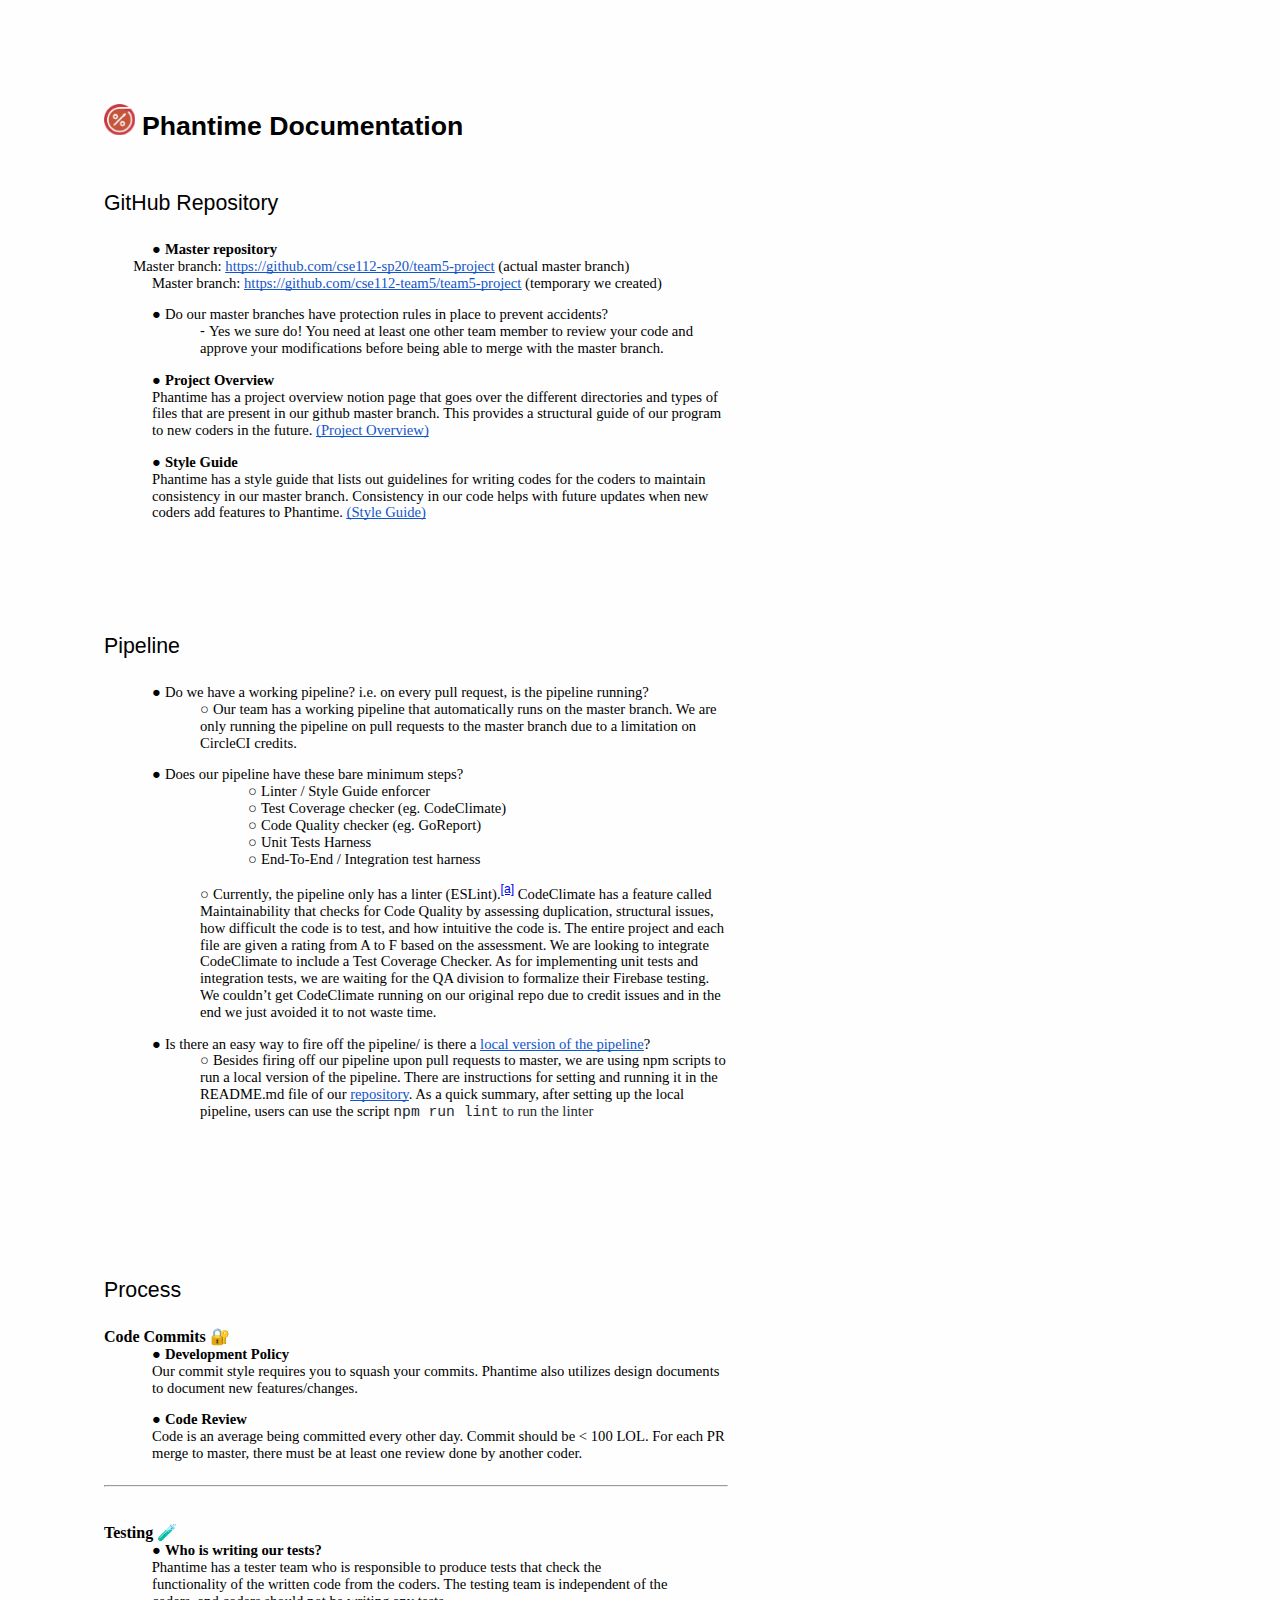
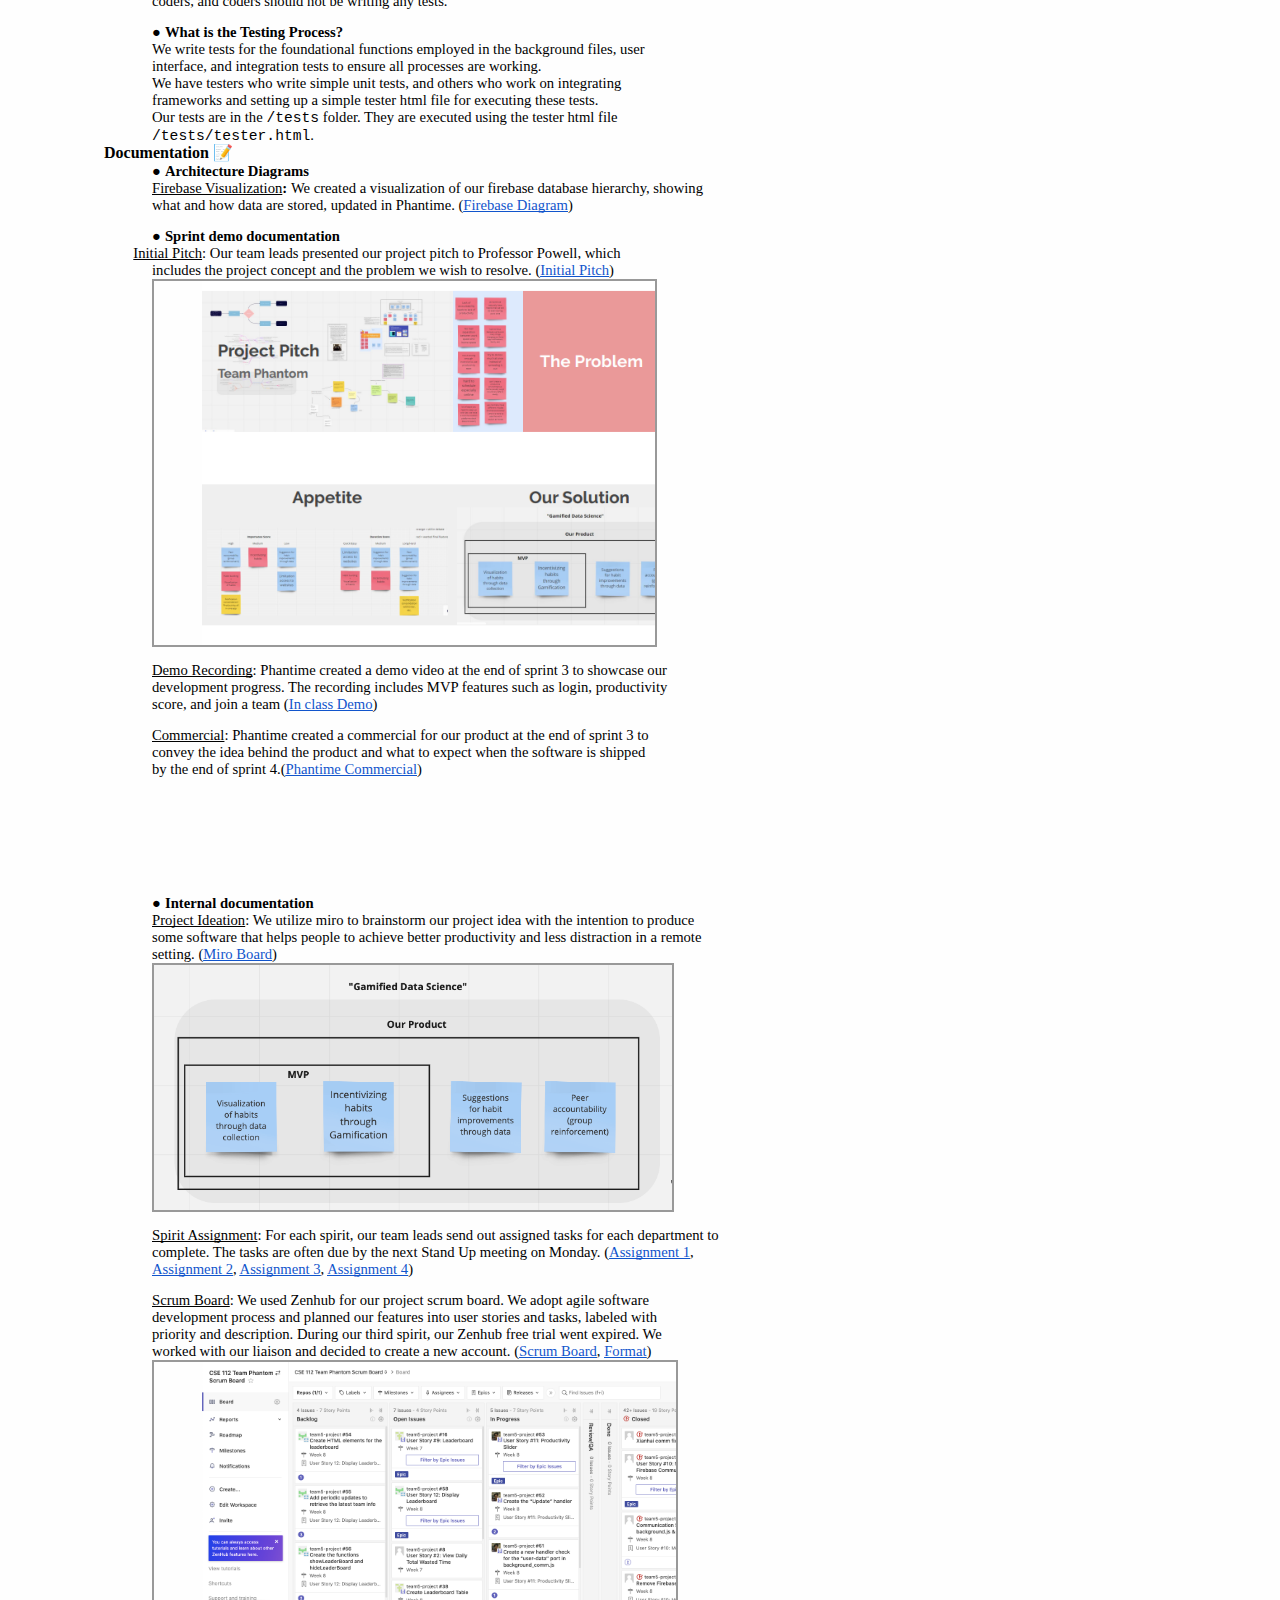
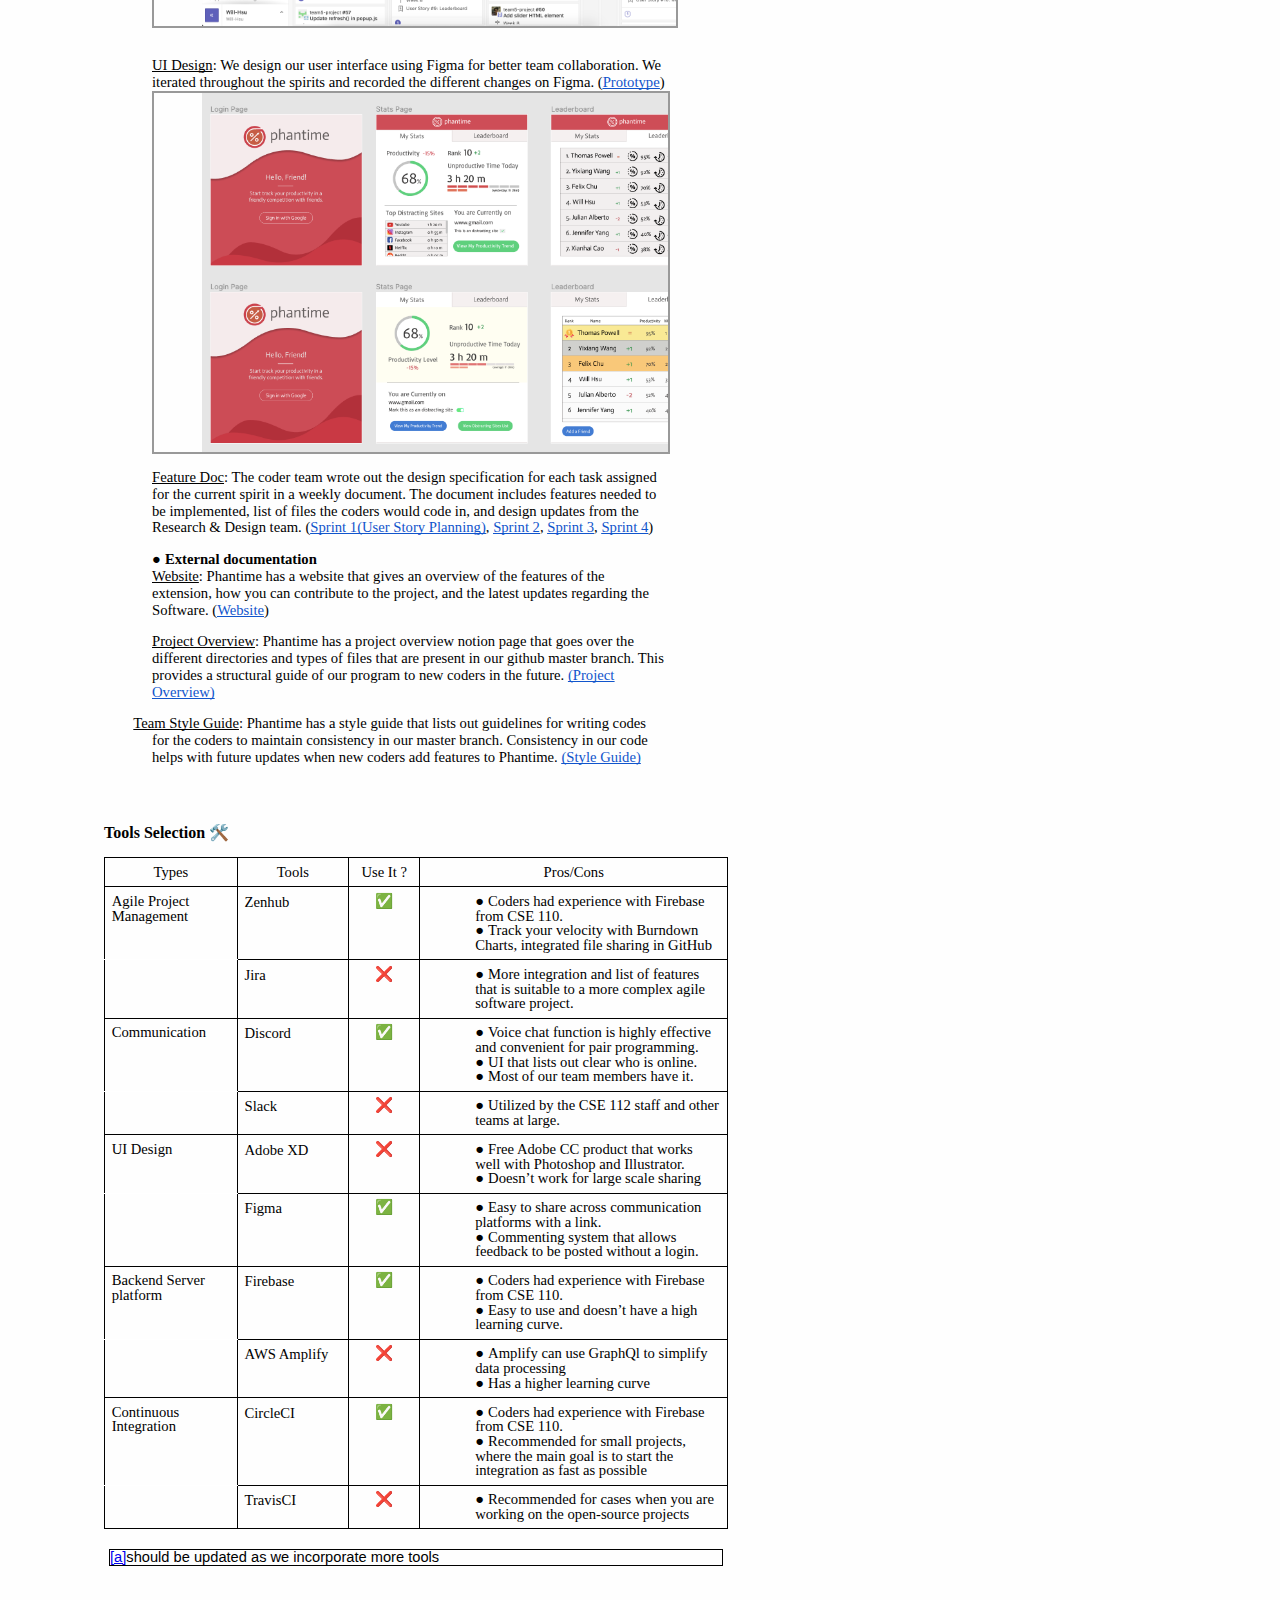
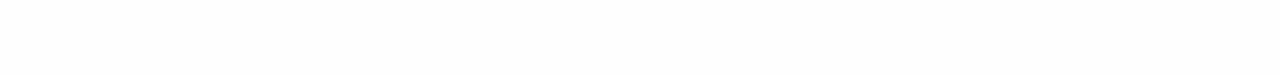
==== PhantimeDocumentation.html @ 7d22ff69 "added documentation things" ====
<html><head><meta content="text/html; charset=UTF-8" http-equiv="content-type"><style type="text/css">@import url('https://themes.googleusercontent.com/fonts/css?kit=ZWjJg3Z-BmxuodZeCNuZK1XXWJorhxyFDZ_kYLKF3KU');ul.lst-kix_hbpslpgf8lnf-2{list-style-type:none}.lst-kix_h68kacea660a-2>li:before{content:"\0025a0  "}ul.lst-kix_hbpslpgf8lnf-1{list-style-type:none}ul.lst-kix_hbpslpgf8lnf-4{list-style-type:none}ul.lst-kix_hbpslpgf8lnf-3{list-style-type:none}ul.lst-kix_fpaa95h2bluc-0{list-style-type:none}ul.lst-kix_hbpslpgf8lnf-0{list-style-type:none}.lst-kix_h68kacea660a-3>li:before{content:"\0025cf  "}.lst-kix_h68kacea660a-6>li:before{content:"\0025cf  "}ul.lst-kix_fpaa95h2bluc-4{list-style-type:none}ul.lst-kix_fpaa95h2bluc-3{list-style-type:none}ul.lst-kix_fpaa95h2bluc-2{list-style-type:none}ul.lst-kix_fpaa95h2bluc-1{list-style-type:none}.lst-kix_h68kacea660a-4>li:before{content:"\0025cb  "}ul.lst-kix_fpaa95h2bluc-8{list-style-type:none}ul.lst-kix_fpaa95h2bluc-7{list-style-type:none}.lst-kix_h68kacea660a-5>li:before{content:"\0025a0  "}ul.lst-kix_fpaa95h2bluc-6{list-style-type:none}ul.lst-kix_fpaa95h2bluc-5{list-style-type:none}.lst-kix_h68kacea660a-7>li:before{content:"\0025cb  "}ul.lst-kix_qgjnzr5fjdt7-5{list-style-type:none}ul.lst-kix_qgjnzr5fjdt7-6{list-style-type:none}ul.lst-kix_qgjnzr5fjdt7-7{list-style-type:none}ul.lst-kix_qgjnzr5fjdt7-8{list-style-type:none}ul.lst-kix_hbpslpgf8lnf-6{list-style-type:none}.lst-kix_h68kacea660a-8>li:before{content:"\0025a0  "}ul.lst-kix_qgjnzr5fjdt7-1{list-style-type:none}ul.lst-kix_hbpslpgf8lnf-5{list-style-type:none}ul.lst-kix_qgjnzr5fjdt7-2{list-style-type:none}ul.lst-kix_hbpslpgf8lnf-8{list-style-type:none}ul.lst-kix_qgjnzr5fjdt7-3{list-style-type:none}ul.lst-kix_hbpslpgf8lnf-7{list-style-type:none}ul.lst-kix_qgjnzr5fjdt7-4{list-style-type:none}.lst-kix_pln02xzh0mdd-6>li:before{content:"\0025cf  "}.lst-kix_pln02xzh0mdd-7>li:before{content:"\0025cb  "}.lst-kix_pln02xzh0mdd-5>li:before{content:"\0025a0  "}.lst-kix_69nyc780hids-6>li:before{content:"\0025cf  "}.lst-kix_pln02xzh0mdd-8>li:before{content:"\0025a0  "}ul.lst-kix_pln02xzh0mdd-1{list-style-type:none}ul.lst-kix_pln02xzh0mdd-0{list-style-type:none}.lst-kix_m8g4wu2ld6qm-2>li:before{content:"\0025a0  "}ul.lst-kix_pln02xzh0mdd-3{list-style-type:none}.lst-kix_69nyc780hids-7>li:before{content:"\0025cb  "}.lst-kix_69nyc780hids-8>li:before{content:"\0025a0  "}ul.lst-kix_pln02xzh0mdd-2{list-style-type:none}ul.lst-kix_pln02xzh0mdd-5{list-style-type:none}ul.lst-kix_pln02xzh0mdd-4{list-style-type:none}.lst-kix_m8g4wu2ld6qm-1>li:before{content:"\0025cb  "}ul.lst-kix_pln02xzh0mdd-7{list-style-type:none}ul.lst-kix_pln02xzh0mdd-6{list-style-type:none}ul.lst-kix_pln02xzh0mdd-8{list-style-type:none}.lst-kix_m8g4wu2ld6qm-0>li:before{content:"\0025cf  "}ul.lst-kix_xidx8tzc4q2e-3{list-style-type:none}ul.lst-kix_xidx8tzc4q2e-4{list-style-type:none}ul.lst-kix_xidx8tzc4q2e-5{list-style-type:none}ul.lst-kix_xidx8tzc4q2e-6{list-style-type:none}.lst-kix_h68kacea660a-0>li:before{content:"\0025cf  "}ul.lst-kix_xidx8tzc4q2e-0{list-style-type:none}ul.lst-kix_xidx8tzc4q2e-1{list-style-type:none}.lst-kix_h68kacea660a-1>li:before{content:"\0025cb  "}ul.lst-kix_xidx8tzc4q2e-2{list-style-type:none}ul.lst-kix_m1ekqxwy71y7-8{list-style-type:none}.lst-kix_hbpslpgf8lnf-0>li:before{content:"\0025cf  "}ul.lst-kix_m1ekqxwy71y7-6{list-style-type:none}ul.lst-kix_m1ekqxwy71y7-7{list-style-type:none}.lst-kix_m8g4wu2ld6qm-8>li:before{content:"\0025a0  "}.lst-kix_m8g4wu2ld6qm-3>li:before{content:"\0025cf  "}ul.lst-kix_raurt8iu6q5b-6{list-style-type:none}.lst-kix_69nyc780hids-5>li:before{content:"\0025a0  "}.lst-kix_pln02xzh0mdd-1>li:before{content:"\0025cb  "}ul.lst-kix_raurt8iu6q5b-5{list-style-type:none}ul.lst-kix_raurt8iu6q5b-8{list-style-type:none}ul.lst-kix_raurt8iu6q5b-7{list-style-type:none}.lst-kix_m8g4wu2ld6qm-4>li:before{content:"\0025cb  "}ul.lst-kix_m1ekqxwy71y7-0{list-style-type:none}ul.lst-kix_raurt8iu6q5b-2{list-style-type:none}ul.lst-kix_m1ekqxwy71y7-1{list-style-type:none}.lst-kix_69nyc780hids-3>li:before{content:"\0025cf  "}.lst-kix_69nyc780hids-4>li:before{content:"\0025cb  "}.lst-kix_pln02xzh0mdd-2>li:before{content:"\0025a0  "}.lst-kix_pln02xzh0mdd-3>li:before{content:"\0025cf  "}ul.lst-kix_raurt8iu6q5b-1{list-style-type:none}ul.lst-kix_raurt8iu6q5b-4{list-style-type:none}.lst-kix_m8g4wu2ld6qm-7>li:before{content:"\0025cb  "}ul.lst-kix_raurt8iu6q5b-3{list-style-type:none}.lst-kix_m8g4wu2ld6qm-5>li:before{content:"\0025a0  "}ul.lst-kix_m1ekqxwy71y7-4{list-style-type:none}ul.lst-kix_m1ekqxwy71y7-5{list-style-type:none}.lst-kix_69nyc780hids-2>li:before{content:"\0025a0  "}.lst-kix_pln02xzh0mdd-4>li:before{content:"\0025cb  "}ul.lst-kix_m1ekqxwy71y7-2{list-style-type:none}ul.lst-kix_raurt8iu6q5b-0{list-style-type:none}ul.lst-kix_m1ekqxwy71y7-3{list-style-type:none}.lst-kix_m8g4wu2ld6qm-6>li:before{content:"\0025cf  "}.lst-kix_69nyc780hids-0>li:before{content:"\0025cf  "}ul.lst-kix_qgjnzr5fjdt7-0{list-style-type:none}.lst-kix_eangwecbwjig-3>li:before{content:"\0025cf  "}.lst-kix_eangwecbwjig-5>li:before{content:"\0025a0  "}.lst-kix_69nyc780hids-1>li:before{content:"\0025cb  "}.lst-kix_eangwecbwjig-2>li:before{content:"\0025a0  "}.lst-kix_eangwecbwjig-6>li:before{content:"\0025cf  "}ul.lst-kix_69nyc780hids-8{list-style-type:none}ul.lst-kix_69nyc780hids-7{list-style-type:none}.lst-kix_pln02xzh0mdd-0>li:before{content:"\0025cf  "}.lst-kix_eangwecbwjig-4>li:before{content:"\0025cb  "}ul.lst-kix_69nyc780hids-0{list-style-type:none}ul.lst-kix_69nyc780hids-2{list-style-type:none}ul.lst-kix_69nyc780hids-1{list-style-type:none}ul.lst-kix_69nyc780hids-4{list-style-type:none}ul.lst-kix_69nyc780hids-3{list-style-type:none}ul.lst-kix_69nyc780hids-6{list-style-type:none}ul.lst-kix_69nyc780hids-5{list-style-type:none}.lst-kix_eangwecbwjig-7>li:before{content:"\0025cb  "}.lst-kix_ixa5yy28fqc7-7>li:before{content:"\0025cb  "}.lst-kix_eangwecbwjig-8>li:before{content:"\0025a0  "}ul.lst-kix_ixa5yy28fqc7-0{list-style-type:none}.lst-kix_ixa5yy28fqc7-6>li:before{content:"\0025cf  "}ul.lst-kix_ixa5yy28fqc7-7{list-style-type:none}ul.lst-kix_x3of4p6af3ty-0{list-style-type:none}.lst-kix_raurt8iu6q5b-7>li:before{content:"\0025cb  "}ul.lst-kix_ixa5yy28fqc7-8{list-style-type:none}ul.lst-kix_x3of4p6af3ty-1{list-style-type:none}.lst-kix_ixa5yy28fqc7-2>li:before{content:"\0025a0  "}.lst-kix_ixa5yy28fqc7-4>li:before{content:"\0025cb  "}ul.lst-kix_ixa5yy28fqc7-5{list-style-type:none}ul.lst-kix_ixa5yy28fqc7-6{list-style-type:none}ul.lst-kix_ixa5yy28fqc7-3{list-style-type:none}ul.lst-kix_x3of4p6af3ty-4{list-style-type:none}ul.lst-kix_ixa5yy28fqc7-4{list-style-type:none}ul.lst-kix_x3of4p6af3ty-5{list-style-type:none}ul.lst-kix_ixa5yy28fqc7-1{list-style-type:none}ul.lst-kix_x3of4p6af3ty-2{list-style-type:none}ul.lst-kix_ixa5yy28fqc7-2{list-style-type:none}ul.lst-kix_x3of4p6af3ty-3{list-style-type:none}ul.lst-kix_x3of4p6af3ty-8{list-style-type:none}.lst-kix_raurt8iu6q5b-3>li:before{content:"\0025cf  "}.lst-kix_ixa5yy28fqc7-0>li:before{content:"\0025cf  "}ul.lst-kix_x3of4p6af3ty-6{list-style-type:none}ul.lst-kix_x3of4p6af3ty-7{list-style-type:none}.lst-kix_raurt8iu6q5b-1>li:before{content:"\0025cb  "}.lst-kix_raurt8iu6q5b-5>li:before{content:"\0025a0  "}ul.lst-kix_i3a0co5yklxj-4{list-style-type:none}ul.lst-kix_i3a0co5yklxj-3{list-style-type:none}.lst-kix_m1ekqxwy71y7-5>li:before{content:"\0025a0  "}ul.lst-kix_i3a0co5yklxj-2{list-style-type:none}ul.lst-kix_i3a0co5yklxj-1{list-style-type:none}.lst-kix_eangwecbwjig-1>li:before{content:"\0025cb  "}ul.lst-kix_i3a0co5yklxj-0{list-style-type:none}.lst-kix_m1ekqxwy71y7-7>li:before{content:"\0025cb  "}ul.lst-kix_i3a0co5yklxj-8{list-style-type:none}ul.lst-kix_i3a0co5yklxj-7{list-style-type:none}ul.lst-kix_i3a0co5yklxj-6{list-style-type:none}ul.lst-kix_i3a0co5yklxj-5{list-style-type:none}ul.lst-kix_8y2zxczgg5d2-3{list-style-type:none}ul.lst-kix_8y2zxczgg5d2-2{list-style-type:none}ul.lst-kix_8y2zxczgg5d2-1{list-style-type:none}ul.lst-kix_8y2zxczgg5d2-0{list-style-type:none}.lst-kix_hbpslpgf8lnf-2>li:before{content:"\0025a0  "}ul.lst-kix_xidx8tzc4q2e-7{list-style-type:none}ul.lst-kix_xidx8tzc4q2e-8{list-style-type:none}.lst-kix_8y2zxczgg5d2-2>li:before{content:"\0025a0  "}.lst-kix_8y2zxczgg5d2-6>li:before{content:"\0025cf  "}.lst-kix_fpaa95h2bluc-2>li:before{content:"\0025a0  "}.lst-kix_x3of4p6af3ty-5>li:before{content:"\0025a0  "}.lst-kix_hbpslpgf8lnf-4>li:before{content:"\0025cb  "}.lst-kix_8y2zxczgg5d2-0>li:before{content:"\0025cf  "}.lst-kix_8y2zxczgg5d2-8>li:before{content:"\0025a0  "}.lst-kix_fpaa95h2bluc-0>li:before{content:"\0025cf  "}.lst-kix_x3of4p6af3ty-7>li:before{content:"\0025cb  "}.lst-kix_fpaa95h2bluc-8>li:before{content:"\0025a0  "}.lst-kix_hbpslpgf8lnf-6>li:before{content:"\0025cf  "}.lst-kix_hbpslpgf8lnf-8>li:before{content:"\0025a0  "}.lst-kix_i3a0co5yklxj-5>li:before{content:"\0025a0  "}.lst-kix_i3a0co5yklxj-7>li:before{content:"\0025cb  "}.lst-kix_8y2zxczgg5d2-4>li:before{content:"\0025cb  "}ul.lst-kix_zhjqmxt8r77y-8{list-style-type:none}ul.lst-kix_zhjqmxt8r77y-7{list-style-type:none}ul.lst-kix_zhjqmxt8r77y-6{list-style-type:none}.lst-kix_4ts8ddktbzzw-3>li:before{content:"-  "}.lst-kix_m1ekqxwy71y7-3>li:before{content:"\0025cf  "}.lst-kix_4ts8ddktbzzw-1>li:before{content:"-  "}.lst-kix_m1ekqxwy71y7-1>li:before{content:"\0025cb  "}.lst-kix_i3a0co5yklxj-3>li:before{content:"\0025cf  "}.lst-kix_fpaa95h2bluc-6>li:before{content:"\0025cf  "}ul.lst-kix_zhjqmxt8r77y-5{list-style-type:none}ul.lst-kix_zhjqmxt8r77y-4{list-style-type:none}ul.lst-kix_zhjqmxt8r77y-3{list-style-type:none}.lst-kix_i3a0co5yklxj-1>li:before{content:"\0025cb  "}ul.lst-kix_zhjqmxt8r77y-2{list-style-type:none}ul.lst-kix_zhjqmxt8r77y-1{list-style-type:none}ul.lst-kix_zhjqmxt8r77y-0{list-style-type:none}.lst-kix_fpaa95h2bluc-4>li:before{content:"\0025cb  "}.lst-kix_zhjqmxt8r77y-2>li:before{content:"\0025a0  "}.lst-kix_qgjnzr5fjdt7-3>li:before{content:"\0025cf  "}.lst-kix_xidx8tzc4q2e-1>li:before{content:"\0025cb  "}.lst-kix_xidx8tzc4q2e-2>li:before{content:"\0025a0  "}.lst-kix_qgjnzr5fjdt7-2>li:before{content:"\0025a0  "}.lst-kix_qgjnzr5fjdt7-4>li:before{content:"\0025cb  "}.lst-kix_zhjqmxt8r77y-1>li:before{content:"\0025cb  "}.lst-kix_zhjqmxt8r77y-5>li:before{content:"\0025a0  "}.lst-kix_zhjqmxt8r77y-6>li:before{content:"\0025cf  "}.lst-kix_qgjnzr5fjdt7-7>li:before{content:"\0025cb  "}.lst-kix_xidx8tzc4q2e-6>li:before{content:"\0025cf  "}.lst-kix_qgjnzr5fjdt7-6>li:before{content:"\0025cf  "}.lst-kix_zhjqmxt8r77y-0>li:before{content:"\0025cf  "}.lst-kix_zhjqmxt8r77y-8>li:before{content:"\0025a0  "}.lst-kix_xidx8tzc4q2e-0>li:before{content:"\0025cf  "}.lst-kix_qgjnzr5fjdt7-5>li:before{content:"\0025a0  "}.lst-kix_xidx8tzc4q2e-7>li:before{content:"\0025cb  "}.lst-kix_xidx8tzc4q2e-8>li:before{content:"\0025a0  "}.lst-kix_zhjqmxt8r77y-7>li:before{content:"\0025cb  "}.lst-kix_4ts8ddktbzzw-6>li:before{content:"-  "}.lst-kix_4ts8ddktbzzw-7>li:before{content:"-  "}.lst-kix_4ts8ddktbzzw-4>li:before{content:"-  "}.lst-kix_4ts8ddktbzzw-8>li:before{content:"-  "}.lst-kix_xidx8tzc4q2e-5>li:before{content:"\0025a0  "}.lst-kix_qgjnzr5fjdt7-0>li:before{content:"\0025cf  "}.lst-kix_qgjnzr5fjdt7-1>li:before{content:"\0025cb  "}.lst-kix_4ts8ddktbzzw-5>li:before{content:"-  "}.lst-kix_auah7h6dh6wy-5>li:before{content:"\0025a0  "}.lst-kix_xidx8tzc4q2e-3>li:before{content:"\0025cf  "}.lst-kix_xidx8tzc4q2e-4>li:before{content:"\0025cb  "}.lst-kix_auah7h6dh6wy-3>li:before{content:"\0025cf  "}.lst-kix_auah7h6dh6wy-4>li:before{content:"\0025cb  "}.lst-kix_auah7h6dh6wy-2>li:before{content:"\0025a0  "}.lst-kix_auah7h6dh6wy-0>li:before{content:"\0025cf  "}.lst-kix_auah7h6dh6wy-1>li:before{content:"\0025cb  "}.lst-kix_qgjnzr5fjdt7-8>li:before{content:"\0025a0  "}.lst-kix_x3of4p6af3ty-4>li:before{content:"\0025cb  "}.lst-kix_x3of4p6af3ty-3>li:before{content:"\0025cf  "}.lst-kix_x3of4p6af3ty-0>li:before{content:"\0025cf  "}.lst-kix_x3of4p6af3ty-2>li:before{content:"\0025a0  "}.lst-kix_x3of4p6af3ty-1>li:before{content:"\0025cb  "}ul.lst-kix_8y2zxczgg5d2-7{list-style-type:none}ul.lst-kix_8y2zxczgg5d2-6{list-style-type:none}ul.lst-kix_8y2zxczgg5d2-5{list-style-type:none}ul.lst-kix_8y2zxczgg5d2-4{list-style-type:none}ul.lst-kix_8y2zxczgg5d2-8{list-style-type:none}ul.lst-kix_m8g4wu2ld6qm-8{list-style-type:none}ul.lst-kix_m8g4wu2ld6qm-7{list-style-type:none}ul.lst-kix_m8g4wu2ld6qm-6{list-style-type:none}ul.lst-kix_m8g4wu2ld6qm-5{list-style-type:none}ul.lst-kix_m8g4wu2ld6qm-4{list-style-type:none}ul.lst-kix_m8g4wu2ld6qm-3{list-style-type:none}ul.lst-kix_auah7h6dh6wy-6{list-style-type:none}ul.lst-kix_auah7h6dh6wy-5{list-style-type:none}ul.lst-kix_auah7h6dh6wy-4{list-style-type:none}ul.lst-kix_auah7h6dh6wy-3{list-style-type:none}ul.lst-kix_auah7h6dh6wy-2{list-style-type:none}ul.lst-kix_auah7h6dh6wy-1{list-style-type:none}.lst-kix_auah7h6dh6wy-6>li:before{content:"\0025cf  "}ul.lst-kix_auah7h6dh6wy-0{list-style-type:none}.lst-kix_auah7h6dh6wy-7>li:before{content:"\0025cb  "}.lst-kix_auah7h6dh6wy-8>li:before{content:"\0025a0  "}.lst-kix_zhjqmxt8r77y-4>li:before{content:"\0025cb  "}ul.lst-kix_auah7h6dh6wy-8{list-style-type:none}.lst-kix_zhjqmxt8r77y-3>li:before{content:"\0025cf  "}ul.lst-kix_auah7h6dh6wy-7{list-style-type:none}.lst-kix_ixa5yy28fqc7-8>li:before{content:"\0025a0  "}.lst-kix_ixa5yy28fqc7-5>li:before{content:"\0025a0  "}.lst-kix_ixa5yy28fqc7-3>li:before{content:"\0025cf  "}.lst-kix_raurt8iu6q5b-6>li:before{content:"\0025cf  "}.lst-kix_raurt8iu6q5b-8>li:before{content:"\0025a0  "}.lst-kix_raurt8iu6q5b-2>li:before{content:"\0025a0  "}.lst-kix_raurt8iu6q5b-4>li:before{content:"\0025cb  "}.lst-kix_ixa5yy28fqc7-1>li:before{content:"\0025cb  "}.lst-kix_m1ekqxwy71y7-6>li:before{content:"\0025cf  "}.lst-kix_eangwecbwjig-0>li:before{content:"\0025cf  "}.lst-kix_m1ekqxwy71y7-8>li:before{content:"\0025a0  "}ul.lst-kix_m8g4wu2ld6qm-2{list-style-type:none}ul.lst-kix_m8g4wu2ld6qm-1{list-style-type:none}ul.lst-kix_eangwecbwjig-1{list-style-type:none}ul.lst-kix_m8g4wu2ld6qm-0{list-style-type:none}ul.lst-kix_eangwecbwjig-0{list-style-type:none}ul.lst-kix_eangwecbwjig-3{list-style-type:none}ul.lst-kix_eangwecbwjig-2{list-style-type:none}ul.lst-kix_eangwecbwjig-5{list-style-type:none}ul.lst-kix_eangwecbwjig-4{list-style-type:none}ul.lst-kix_eangwecbwjig-7{list-style-type:none}ul.lst-kix_eangwecbwjig-6{list-style-type:none}.lst-kix_raurt8iu6q5b-0>li:before{content:"\0025cf  "}ul.lst-kix_eangwecbwjig-8{list-style-type:none}.lst-kix_hbpslpgf8lnf-3>li:before{content:"\0025cf  "}.lst-kix_hbpslpgf8lnf-1>li:before{content:"\0025cb  "}ul.lst-kix_4ts8ddktbzzw-6{list-style-type:none}.lst-kix_8y2zxczgg5d2-5>li:before{content:"\0025a0  "}.lst-kix_fpaa95h2bluc-1>li:before{content:"\0025cb  "}ul.lst-kix_4ts8ddktbzzw-7{list-style-type:none}ul.lst-kix_4ts8ddktbzzw-8{list-style-type:none}.lst-kix_fpaa95h2bluc-3>li:before{content:"\0025cf  "}.lst-kix_8y2zxczgg5d2-1>li:before{content:"\0025cb  "}ul.lst-kix_4ts8ddktbzzw-0{list-style-type:none}ul.lst-kix_4ts8ddktbzzw-1{list-style-type:none}.lst-kix_x3of4p6af3ty-6>li:before{content:"\0025cf  "}ul.lst-kix_h68kacea660a-0{list-style-type:none}.lst-kix_hbpslpgf8lnf-5>li:before{content:"\0025a0  "}ul.lst-kix_4ts8ddktbzzw-2{list-style-type:none}.lst-kix_8y2zxczgg5d2-7>li:before{content:"\0025cb  "}ul.lst-kix_4ts8ddktbzzw-3{list-style-type:none}ul.lst-kix_4ts8ddktbzzw-4{list-style-type:none}ul.lst-kix_4ts8ddktbzzw-5{list-style-type:none}.lst-kix_hbpslpgf8lnf-7>li:before{content:"\0025cb  "}.lst-kix_i3a0co5yklxj-4>li:before{content:"\0025cb  "}ul.lst-kix_h68kacea660a-5{list-style-type:none}ul.lst-kix_h68kacea660a-6{list-style-type:none}ul.lst-kix_h68kacea660a-7{list-style-type:none}.lst-kix_x3of4p6af3ty-8>li:before{content:"\0025a0  "}ul.lst-kix_h68kacea660a-8{list-style-type:none}.lst-kix_i3a0co5yklxj-6>li:before{content:"\0025cf  "}ul.lst-kix_h68kacea660a-1{list-style-type:none}ul.lst-kix_h68kacea660a-2{list-style-type:none}ul.lst-kix_h68kacea660a-3{list-style-type:none}ul.lst-kix_h68kacea660a-4{list-style-type:none}.lst-kix_i3a0co5yklxj-8>li:before{content:"\0025a0  "}.lst-kix_8y2zxczgg5d2-3>li:before{content:"\0025cf  "}.lst-kix_4ts8ddktbzzw-0>li:before{content:"-  "}.lst-kix_m1ekqxwy71y7-4>li:before{content:"\0025cb  "}.lst-kix_4ts8ddktbzzw-2>li:before{content:"-  "}.lst-kix_m1ekqxwy71y7-2>li:before{content:"\0025a0  "}.lst-kix_m1ekqxwy71y7-0>li:before{content:"\0025cf  "}.lst-kix_fpaa95h2bluc-7>li:before{content:"\0025cb  "}.lst-kix_i3a0co5yklxj-2>li:before{content:"\0025a0  "}.lst-kix_i3a0co5yklxj-0>li:before{content:"\0025cf  "}.lst-kix_fpaa95h2bluc-5>li:before{content:"\0025a0  "}ol{margin:0;padding:0}table td,table th{padding:0}.c26{border-right-style:solid;padding:5pt 5pt 5pt 5pt;border-bottom-color:#000000;border-top-width:1pt;border-right-width:1pt;border-left-color:#000000;vertical-align:top;border-right-color:#000000;border-left-width:1pt;border-top-style:solid;border-left-style:solid;border-bottom-width:1pt;width:93pt;border-top-color:#ffffff;border-bottom-style:solid}.c21{border-right-style:solid;padding:5pt 5pt 5pt 5pt;border-bottom-color:#ffffff;border-top-width:1pt;border-right-width:1pt;border-left-color:#000000;vertical-align:top;border-right-color:#000000;border-left-width:1pt;border-top-style:solid;border-left-style:solid;border-bottom-width:1pt;width:93pt;border-top-color:#000000;border-bottom-style:solid}.c17{border-right-style:solid;padding:5pt 5pt 5pt 5pt;border-bottom-color:#000000;border-top-width:1pt;border-right-width:1pt;border-left-color:#000000;vertical-align:top;border-right-color:#000000;border-left-width:1pt;border-top-style:solid;border-left-style:solid;border-bottom-width:1pt;width:48.8pt;border-top-color:#000000;border-bottom-style:solid}.c36{border-right-style:solid;padding:5pt 5pt 5pt 5pt;border-bottom-color:#000000;border-top-width:1pt;border-right-width:1pt;border-left-color:#000000;vertical-align:top;border-right-color:#000000;border-left-width:1pt;border-top-style:solid;border-left-style:solid;border-bottom-width:1pt;width:93pt;border-top-color:#000000;border-bottom-style:solid}.c27{border-right-style:solid;padding:5pt 5pt 5pt 5pt;border-bottom-color:#000000;border-top-width:1pt;border-right-width:1pt;border-left-color:#000000;vertical-align:top;border-right-color:#000000;border-left-width:1pt;border-top-style:solid;border-left-style:solid;border-bottom-width:1pt;width:246pt;border-top-color:#000000;border-bottom-style:solid}.c14{border-right-style:solid;padding:5pt 5pt 5pt 5pt;border-bottom-color:#000000;border-top-width:1pt;border-right-width:1pt;border-left-color:#000000;vertical-align:top;border-right-color:#000000;border-left-width:1pt;border-top-style:solid;border-left-style:solid;border-bottom-width:1pt;width:80.2pt;border-top-color:#000000;border-bottom-style:solid}.c2{-webkit-text-decoration-skip:none;color:#1155cc;font-weight:400;text-decoration:underline;vertical-align:baseline;text-decoration-skip-ink:none;font-size:11pt;font-family:"Nunito";font-style:normal}.c7{padding-top:0pt;text-indent:36pt;padding-bottom:0pt;line-height:1.15;orphans:2;widows:2;text-align:left;height:11pt}.c34{padding-top:18pt;padding-bottom:6pt;line-height:1.15;page-break-after:avoid;orphans:2;widows:2;text-align:left;height:16pt}.c19{margin-left:36pt;padding-top:0pt;padding-bottom:0pt;line-height:1.0;orphans:2;widows:2;text-align:left}.c3{color:#000000;font-weight:700;text-decoration:none;vertical-align:baseline;font-size:11pt;font-family:"Nunito";font-style:normal}.c8{padding-top:0pt;text-indent:36pt;padding-bottom:0pt;line-height:1.15;orphans:2;widows:2;text-align:left}.c0{color:#000000;font-weight:400;text-decoration:none;vertical-align:baseline;font-size:11pt;font-family:"Nunito";font-style:normal}.c4{margin-left:36pt;padding-top:0pt;padding-bottom:0pt;line-height:1.15;orphans:2;widows:2;text-align:left}.c37{padding-top:18pt;padding-bottom:6pt;line-height:1.15;page-break-after:avoid;orphans:2;widows:2;text-align:left}.c11{padding-top:0pt;padding-bottom:0pt;line-height:1.15;orphans:2;widows:2;text-align:left;height:11pt}.c10{color:#000000;font-weight:400;text-decoration:none;vertical-align:baseline;font-size:16pt;font-family:"Arial";font-style:normal}.c42{padding-top:0pt;padding-bottom:6pt;line-height:1.15;page-break-after:avoid;orphans:2;widows:2;text-align:left}.c18{padding-top:0pt;padding-bottom:0pt;line-height:1.15;orphans:2;widows:2;text-align:left}.c9{padding-top:0pt;padding-bottom:0pt;line-height:1.0;orphans:2;widows:2;text-align:center}.c33{padding-top:0pt;padding-bottom:0pt;line-height:1.0;orphans:2;widows:2;text-align:left}.c35{padding-top:0pt;padding-bottom:0pt;line-height:1.0;text-align:left}.c22{-webkit-text-decoration-skip:none;color:#1155cc;text-decoration:underline;text-decoration-skip-ink:none}.c30{color:#000000;vertical-align:baseline;font-size:11pt;font-style:normal}.c29{color:#000000;text-decoration:none;vertical-align:baseline;font-style:normal}.c38{border-spacing:0;border-collapse:collapse;margin-right:auto}.c28{background-color:#fefefe;max-width:468pt;padding:72pt 72pt 72pt 72pt}.c44{font-weight:400;font-size:20pt;font-family:"Arial"}.c23{text-decoration-skip-ink:none;-webkit-text-decoration-skip:none;text-decoration:underline}.c41{font-weight:400;text-decoration:none;font-family:"Arial"}.c31{font-weight:400;font-family:"Courier New"}.c20{font-weight:700;font-family:"Nunito"}.c12{font-weight:400;font-family:"Nunito"}.c25{color:inherit;text-decoration:inherit}.c15{padding:0;margin:0}.c43{border:1px solid black;margin:5px}.c40{background-color:#ffff00}.c13{color:#24292e}.c6{font-size:12pt}.c24{font-weight:700}.c1{height:0pt}.c32{margin-left:108pt}.c16{height:11pt}.c39{margin-left:72pt}.c5{padding-left:0pt}.title{padding-top:0pt;color:#000000;font-size:26pt;padding-bottom:3pt;font-family:"Arial";line-height:1.15;page-break-after:avoid;orphans:2;widows:2;text-align:left}.subtitle{padding-top:0pt;color:#666666;font-size:15pt;padding-bottom:16pt;font-family:"Arial";line-height:1.15;page-break-after:avoid;orphans:2;widows:2;text-align:left}li{color:#000000;font-size:11pt;font-family:"Arial"}p{margin:0;color:#000000;font-size:11pt;font-family:"Arial"}h1{padding-top:20pt;color:#000000;font-size:20pt;padding-bottom:6pt;font-family:"Arial";line-height:1.15;page-break-after:avoid;orphans:2;widows:2;text-align:left}h2{padding-top:18pt;color:#000000;font-size:16pt;padding-bottom:6pt;font-family:"Arial";line-height:1.15;page-break-after:avoid;orphans:2;widows:2;text-align:left}h3{padding-top:16pt;color:#434343;font-size:14pt;padding-bottom:4pt;font-family:"Arial";line-height:1.15;page-break-after:avoid;orphans:2;widows:2;text-align:left}h4{padding-top:14pt;color:#666666;font-size:12pt;padding-bottom:4pt;font-family:"Arial";line-height:1.15;page-break-after:avoid;orphans:2;widows:2;text-align:left}h5{padding-top:12pt;color:#666666;font-size:11pt;padding-bottom:4pt;font-family:"Arial";line-height:1.15;page-break-after:avoid;orphans:2;widows:2;text-align:left}h6{padding-top:12pt;color:#666666;font-size:11pt;padding-bottom:4pt;font-family:"Arial";line-height:1.15;page-break-after:avoid;font-style:italic;orphans:2;widows:2;text-align:left}</style></head><body class="c28"><h1 class="c42" id="h.kgeq85ktfbnd"><span style="overflow: hidden; display: inline-block; margin: 0.00px 0.00px; border: 0.00px solid #000000; transform: rotate(0.00rad) translateZ(0px); -webkit-transform: rotate(0.00rad) translateZ(0px); width: 30.50px; height: 30.50px;"><img alt="" src="images/image2.png" style="width: 30.50px; height: 30.50px; margin-left: 0.00px; margin-top: 0.00px; transform: rotate(0.00rad) translateZ(0px); -webkit-transform: rotate(0.00rad) translateZ(0px);" title=""></span><span class="c24">&nbsp;Phantime Documentation </span></h1><h2 class="c37" id="h.owdk9caiuqbi"><span class="c10">GitHub Repository</span></h2><ul class="c15 lst-kix_x3of4p6af3ty-0 start"><li class="c4 c5"><span class="c20">M</span><span class="c3">aster repository</span></li></ul><p class="c18"><span class="c12">&nbsp;&nbsp;&nbsp;&nbsp;&nbsp;&nbsp;&nbsp;&nbsp;Master branch: </span><span class="c22 c12"><a class="c25" href="https://www.google.com/url?q=https://github.com/cse112-sp20/team5-project&amp;sa=D&amp;ust=1591657884924000">https://github.com/cse112-sp20/team5-project</a></span><span class="c0">&nbsp;(actual master branch)</span></p><p class="c8"><span class="c12">Master branch: </span><span class="c22 c12"><a class="c25" href="https://www.google.com/url?q=https://github.com/cse112-sp20/team5-project&amp;sa=D&amp;ust=1591657884924000">https://github.com/cse112-team5/team5-project</a></span><span class="c0">&nbsp;(temporary we created)</span></p><p class="c7"><span class="c0"></span></p><ul class="c15 lst-kix_x3of4p6af3ty-0"><li class="c4 c5"><span class="c12">Do our master branches have protection rules in place to prevent accidents? </span></li></ul><ul class="c15 lst-kix_4ts8ddktbzzw-0 start"><li class="c18 c39 c5"><span class="c0">Yes we sure do! You need at least one other team member to review your code and approve your modifications before being able to merge with the master branch.</span></li></ul><p class="c11"><span class="c0"></span></p><ul class="c15 lst-kix_m8g4wu2ld6qm-0 start"><li class="c4 c5"><span class="c20">Project Overview</span></li></ul><p class="c4"><span class="c12">Phantime has a project overview notion page that goes over the different directories and types of files that are present in our github master branch. This provides a structural guide of our program to new coders in the future. </span><span class="c22 c12"><a class="c25" href="https://www.google.com/url?q=https://www.notion.so/Phantime-Project-Overview-99bacfea8831405ca164ac430f5ccf82&amp;sa=D&amp;ust=1591657884925000">(Project Overview</a></span><span class="c2">)</span></p><p class="c11"><span class="c0"></span></p><ul class="c15 lst-kix_eangwecbwjig-0 start"><li class="c4 c5"><span class="c20">Style Guide</span></li></ul><p class="c4"><span class="c12">Phantime has a style guide that lists out guidelines for writing codes for the coders to maintain consistency in our master branch. Consistency in our code helps with future updates when new coders add features to Phantime. </span><span class="c22 c12"><a class="c25" href="https://www.google.com/url?q=https://www.notion.so/Team-Phantom-Style-Guide-89c83389b5514c54bc7b225164a65de1&amp;sa=D&amp;ust=1591657884926000">(Style Guide</a></span><span class="c22 c12">)</span></p><hr style="page-break-before:always;display:none;"><h2 class="c34" id="h.mc1l15dtmlru"><span class="c10"></span></h2><h2 class="c37" id="h.8pzaj09lirem"><span class="c10">Pipeline</span></h2><ul class="c15 lst-kix_zhjqmxt8r77y-0 start"><li class="c4 c5"><span class="c0">Do we have a working pipeline? i.e. on every pull request, is the pipeline running?</span></li></ul><ul class="c15 lst-kix_zhjqmxt8r77y-1 start"><li class="c18 c39 c5"><span class="c0">Our team has a working pipeline that automatically runs on the master branch. We are only running the pipeline on pull requests to the master branch due to a limitation on CircleCI credits.</span></li></ul><p class="c4 c16"><span class="c0"></span></p><ul class="c15 lst-kix_zhjqmxt8r77y-0"><li class="c4 c5"><span class="c0">Does our pipeline have these bare minimum steps?</span></li></ul><ul class="c15 lst-kix_zhjqmxt8r77y-1 start"><li class="c18 c32 c5"><span class="c0">Linter / Style Guide enforcer</span></li><li class="c18 c32 c5"><span class="c0">Test Coverage checker (eg. CodeClimate)</span></li><li class="c18 c32 c5"><span class="c0">Code Quality checker (eg. GoReport)</span></li><li class="c18 c32 c5"><span class="c0">Unit Tests Harness</span></li><li class="c18 c5 c32"><span class="c0">End-To-End / Integration test harness</span></li></ul><p class="c11 c39"><span class="c0"></span></p><ul class="c15 lst-kix_zhjqmxt8r77y-1"><li class="c18 c39 c5"><span class="c12">Currently, the pipeline only has a linter (ESLint).</span><sup><a href="#cmnt1" id="cmnt_ref1">[a]</a></sup><span class="c12">&nbsp;CodeClimate has a feature called Maintainability that checks for Code Quality by assessing duplication, structural issues, how difficult the code is to test, and how intuitive the code is. The entire project and each file are given a rating from A to F based on the assessment. We are looking to integrate CodeClimate to include a Test Coverage Checker. As for implementing unit tests and integration tests, we are waiting for the QA division to formalize their Firebase testing. We couldn&rsquo;t get CodeClimate running on our original repo due to credit issues and in the end we just avoided it to not waste time.</span></li></ul><p class="c11 c39"><span class="c0"></span></p><ul class="c15 lst-kix_zhjqmxt8r77y-0"><li class="c4 c5"><span class="c12">Is there an easy way to fire off the pipeline/ is there a </span><span class="c22 c12"><a class="c25" href="https://www.google.com/url?q=https://github.com/nektos/act&amp;sa=D&amp;ust=1591657884929000">local version of the pipeline</a></span><span class="c0">?</span></li></ul><ul class="c15 lst-kix_zhjqmxt8r77y-1 start"><li class="c18 c5 c39"><span class="c12">Besides firing off our pipeline upon pull requests to master, we are using npm scripts to run a local version of the pipeline. There are instructions for setting and running it in the README.md file of our </span><span class="c22 c12"><a class="c25" href="https://www.google.com/url?q=https://github.com/cse112-team5/team5-project&amp;sa=D&amp;ust=1591657884930000">repository</a></span><span class="c12">. As a quick summary, after setting up the local pipeline, users can use the script </span><span class="c31 c13">npm run lint</span><span class="c12 c13">&nbsp;to run the linter</span></li></ul><p class="c11"><span class="c0"></span></p><p class="c11"><span class="c0"></span></p><p class="c4 c16"><span class="c0"></span></p><hr style="page-break-before:always;display:none;"><h2 class="c34" id="h.8luhvep2c5rr"><span class="c10"></span></h2><h2 class="c37" id="h.1cb2eof9yzxs"><span class="c10">Process</span></h2><p class="c18"><span class="c20 c6">Code Commits </span><span class="c6">&#x1f510;</span></p><ul class="c15 lst-kix_pln02xzh0mdd-0 start"><li class="c4 c5"><span class="c20">Development Policy</span></li></ul><p class="c4"><span class="c0">Our commit style requires you to squash your commits. Phantime also utilizes design documents to document new features/changes.</span></p><p class="c11"><span class="c0"></span></p><ul class="c15 lst-kix_8y2zxczgg5d2-0 start"><li class="c4 c5"><span class="c20">Code</span><span class="c12">&nbsp;</span><span class="c20">Review</span></li></ul><p class="c4"><span class="c0">Code is an average being committed every other day. Commit should be &lt; 100 LOL. For each PR merge to master, there must be at least one review done by another coder.</span></p><p class="c11"><span class="c3"></span></p><hr><p class="c11"><span class="c3"></span></p><p class="c11"><span class="c29 c20 c6"></span></p><p class="c18"><span class="c20 c6">Testing </span><span class="c6">&#x1f9ea;</span></p><ul class="c15 lst-kix_hbpslpgf8lnf-0 start"><li class="c4 c5"><span class="c3">Who is writing our tests?</span></li></ul><p class="c18"><span class="c0">&nbsp; &nbsp; &nbsp; &nbsp; &nbsp; &nbsp; &nbsp;Phantime has a tester team who is responsible to produce tests that check the </span></p><p class="c8"><span class="c0">functionality of the written code from the coders. The testing team is independent of the </span></p><p class="c8"><span class="c0">coders, and coders should not be writing any tests.</span></p><p class="c7"><span class="c0"></span></p><ul class="c15 lst-kix_69nyc780hids-0 start"><li class="c4 c5"><span class="c3">What is the Testing Process?</span></li></ul><p class="c8"><span class="c0">We write tests for the foundational functions employed in the background files, user </span></p><p class="c8"><span class="c0">interface, and integration tests to ensure all processes are working. </span></p><p class="c8"><span class="c0">We have testers who write simple unit tests, and others who work on integrating </span></p><p class="c8"><span class="c0">frameworks and setting up a simple tester html file for executing these tests. </span></p><p class="c8"><span class="c12">Our tests are in the </span><span class="c31">/tests</span><span class="c0">&nbsp;folder. They are executed using the tester html file </span></p><p class="c8"><span class="c31">/tests/tester.html</span><span class="c12">. </span><hr style="page-break-before:always;display:none;"></p><p class="c18"><span class="c20 c6">Documentation </span><span class="c6">&#x1f4dd;</span></p><ul class="c15 lst-kix_m1ekqxwy71y7-0 start"><li class="c4 c5"><span class="c20">Architecture Diagrams</span></li></ul><p class="c4"><span class="c23 c12">Firebase Visualization</span><span class="c20">: </span><span class="c12">We created a visualization of our firebase database hierarchy, showing what and how data are stored, updated in Phantime. (</span><span class="c22 c12"><a class="c25" href="https://www.google.com/url?q=https://miro.com/app/board/o9J_ktv95Ts%3D/&amp;sa=D&amp;ust=1591657884936000">Firebase Diagram</a></span><span class="c0">)</span></p><p class="c4 c16"><span class="c0"></span></p><ul class="c15 lst-kix_m1ekqxwy71y7-0"><li class="c4 c5"><span class="c20">Sprint demo documentation</span></li></ul><p class="c18"><span class="c12">&nbsp;&nbsp;&nbsp;&nbsp;&nbsp;&nbsp;&nbsp;&nbsp;</span><span class="c23 c12">Initial Pitch</span><span class="c0">: Our team leads presented our project pitch to Professor Powell, which </span></p><p class="c8"><span class="c12">includes the project concept and the problem we wish to resolve. (</span><span class="c22 c12"><a class="c25" href="https://www.google.com/url?q=https://docs.google.com/presentation/d/1lhLbpAAQ2J1bCJ95nBxrlYKlowDAdKxRnlzrmyEOPu4/edit?usp%3Dsharing&amp;sa=D&amp;ust=1591657884937000">Initial Pitch</a></span><span class="c0">)</span></p><p class="c8"><span style="overflow: hidden; display: inline-block; margin: -0.00px -0.00px; border: 2.67px solid #999999; transform: rotate(0.00rad) translateZ(0px); -webkit-transform: rotate(0.00rad) translateZ(0px); width: 500.50px; height: 364.84px;"><img alt="" src="images/image5.png" style="width: 500.50px; height: 364.84px; margin-left: 0.00px; margin-top: 0.00px; transform: rotate(0.00rad) translateZ(0px); -webkit-transform: rotate(0.00rad) translateZ(0px);" title=""></span></p><p class="c7"><span class="c0"></span></p><p class="c8"><span class="c23 c12">Demo Recording</span><span class="c0">: Phantime created a demo video at the end of sprint 3 to showcase our </span></p><p class="c8"><span class="c0">development progress. The recording includes MVP features such as login, productivity </span></p><p class="c8"><span class="c12">score, and join a team (</span><span class="c22 c12"><a class="c25" href="https://www.google.com/url?q=https://drive.google.com/file/d/1V4HZFchJ6k53iDnkV5nH2Na9qsn0VkfR/view?usp%3Dsharing&amp;sa=D&amp;ust=1591657884938000">In class Demo</a></span><span class="c0">)</span></p><p class="c7"><span class="c0"></span></p><p class="c8"><span class="c23 c12">Commercial</span><span class="c0">: Phantime created a commercial for our product at the end of sprint 3 to </span></p><p class="c8"><span class="c0">convey the idea behind the product and what to expect when the software is shipped </span></p><p class="c8"><span class="c12">by the end of sprint 4.(</span><span class="c22 c12"><a class="c25" href="https://www.google.com/url?q=https://drive.google.com/file/d/11kS5Wcb782LR5RW-rmlvrQmNA1yGUrUt/view?usp%3Dsharing&amp;sa=D&amp;ust=1591657884939000">Phantime Commercial</a></span><span class="c0">)</span></p><p class="c7"><span class="c0"></span></p><p class="c7"><span class="c0"></span></p><p class="c7"><span class="c0"></span></p><p class="c7"><span class="c0"></span></p><p class="c7"><span class="c0"></span></p><p class="c7"><span class="c0"></span></p><p class="c7"><span class="c0"></span></p><p class="c11"><span class="c0"></span></p><ul class="c15 lst-kix_h68kacea660a-0 start"><li class="c4 c5"><span class="c20">Internal documentation</span></li></ul><p class="c4"><span class="c23 c12">Project Ideation</span><span class="c12">: We utilize miro to brainstorm our project idea with the intention to produce some software that helps people to achieve better productivity and less distraction in a remote setting. (</span><span class="c22 c12"><a class="c25" href="https://www.google.com/url?q=https://miro.com/app/board/o9J_ktGuqR4%3D/&amp;sa=D&amp;ust=1591657884940000">Miro Board</a></span><span class="c0">)</span></p><p class="c4"><span style="overflow: hidden; display: inline-block; margin: 0.00px 0.00px; border: 2.67px solid #999999; transform: rotate(0.00rad) translateZ(0px); -webkit-transform: rotate(0.00rad) translateZ(0px); width: 517.50px; height: 245.86px;"><img alt="" src="images/image1.png" style="width: 517.50px; height: 245.86px; margin-left: 0.00px; margin-top: 0.00px; transform: rotate(0.00rad) translateZ(0px); -webkit-transform: rotate(0.00rad) translateZ(0px);" title=""></span></p><p class="c4 c16"><span class="c23 c12 c30"></span></p><p class="c4"><span class="c23 c12">Spirit Assignment</span><span class="c12">: For each spirit, our team leads send out assigned tasks for each department to complete. The tasks are often due by the next Stand Up meeting on Monday. (</span><span class="c22 c12"><a class="c25" href="https://www.google.com/url?q=https://drive.google.com/file/d/1DkfgedcP4qJfKVv0887QQsSPprX9y7mr/view?usp%3Dsharing&amp;sa=D&amp;ust=1591657884941000">Assignment 1</a></span><span class="c12">, </span><span class="c22 c12"><a class="c25" href="https://www.google.com/url?q=https://drive.google.com/file/d/1ywoQ0KE5DSCm9evMT9EzVJ4S4t3LqL-2/view?usp%3Dsharing&amp;sa=D&amp;ust=1591657884941000">Assignment 2</a></span><span class="c12">, </span><span class="c22 c12"><a class="c25" href="https://www.google.com/url?q=https://drive.google.com/file/d/1iL__20ClujYa9PF0A_Trdr7kxm-xCvM3/view?usp%3Dsharing&amp;sa=D&amp;ust=1591657884942000">Assignment 3</a></span><span class="c12">, </span><span class="c22 c12"><a class="c25" href="https://www.google.com/url?q=https://drive.google.com/file/d/1ay5uQLg34010K4QcrvAZIrZE0HVG7V-s/view?usp%3Dsharing&amp;sa=D&amp;ust=1591657884942000">Assignment 4</a></span><span class="c0">)</span></p><p class="c4 c16"><span class="c0"></span></p><p class="c8"><span class="c23 c12">Scrum Board</span><span class="c0">: We used Zenhub for our project scrum board. We adopt agile software</span></p><p class="c8"><span class="c0">development process and planned our features into user stories and tasks, labeled with </span></p><p class="c8"><span class="c12">priority and description. During our third spirit, our Zenhub free </span><span class="c12">trial</span><span class="c0">&nbsp;went expired. We </span></p><p class="c8"><span class="c12">worked with our liaison and decided to create a new account. (</span><span class="c22 c12"><a class="c25" href="https://www.google.com/url?q=https://app.zenhub.com/workspaces/cse-112-team-phantom-scrum-board-5eb6de13a4d6c08f68d1d573/board?repos%3D261885692&amp;sa=D&amp;ust=1591657884943000">Scrum Board</a></span><span class="c12">, </span><span class="c22 c12"><a class="c25" href="https://www.google.com/url?q=https://docs.google.com/document/d/1Y3NfBnc_kd-wX7GNh6bh_uRvrq9zxP197UMbTj7S9R0/edit?usp%3Dsharing&amp;sa=D&amp;ust=1591657884943000">Format</a></span><span class="c0">)</span></p><p class="c8"><span style="overflow: hidden; display: inline-block; margin: -0.00px 0.00px; border: 2.67px solid #999999; transform: rotate(0.00rad) translateZ(0px); -webkit-transform: rotate(0.00rad) translateZ(0px); width: 521.50px; height: 264.21px;"><img alt="" src="images/image3.png" style="width: 521.50px; height: 264.21px; margin-left: 0.00px; margin-top: 0.00px; transform: rotate(0.00rad) translateZ(0px); -webkit-transform: rotate(0.00rad) translateZ(0px);" title=""></span></p><p class="c7"><span class="c0"></span></p><p class="c7"><span class="c0"></span></p><p class="c8"><span class="c23 c12">UI Design</span><span class="c0">: We design our user interface using Figma for better team collaboration. We </span></p><p class="c8"><span class="c12">iterated throughout the spirits and recorded the different changes on Figma. (</span><span class="c22 c12"><a class="c25" href="https://www.google.com/url?q=https://www.figma.com/file/k1IsE8Bh0fPSkpsmSGl89r/MVP?node-id%3D0%253A1&amp;sa=D&amp;ust=1591657884944000">Prototype</a></span><span class="c0">)</span></p><p class="c8"><span style="overflow: hidden; display: inline-block; margin: -0.00px 0.00px; border: 2.67px solid #999999; transform: rotate(0.00rad) translateZ(0px); -webkit-transform: rotate(0.00rad) translateZ(0px); width: 513.50px; height: 359.19px;"><img alt="" src="images/image4.png" style="width: 513.50px; height: 359.19px; margin-left: 0.00px; margin-top: 0.00px; transform: rotate(0.00rad) translateZ(0px); -webkit-transform: rotate(0.00rad) translateZ(0px);" title=""></span></p><p class="c7"><span class="c0"></span></p><p class="c8"><span class="c23 c12">Feature Doc</span><span class="c0">: The coder team wrote out the design specification for each task assigned </span></p><p class="c8"><span class="c0">for the current spirit in a weekly document. The document includes features needed to </span></p><p class="c8"><span class="c0">be implemented, list of files the coders would code in, and design updates from the </span></p><p class="c8"><span class="c12">Research &amp; Design team. (</span><span class="c12 c22"><a class="c25" href="https://www.google.com/url?q=https://docs.google.com/document/d/1AFULBWiH0MDt5zpuch_8rSLif8CXUzaeZMlPQ74-cWs/edit?usp%3Dsharing&amp;sa=D&amp;ust=1591657884945000">Sprint 1(User Story Planning)</a></span><span class="c12">, </span><span class="c22 c12"><a class="c25" href="https://www.google.com/url?q=https://docs.google.com/document/d/1X48QlEeRQXXMNR3_nhF6NRQ0iUhYflkOZH2OyAZ2Vs4/edit?usp%3Dsharing&amp;sa=D&amp;ust=1591657884945000">Sprint 2</a></span><span class="c12">, </span><span class="c22 c12"><a class="c25" href="https://www.google.com/url?q=https://docs.google.com/document/d/1dQmKZnDsbg1lPLncjQUpOlu49bMEvSVcN7LR8zOGzZo/edit?usp%3Dsharing&amp;sa=D&amp;ust=1591657884945000">Sprint 3</a></span><span class="c12">, </span><span class="c22 c12"><a class="c25" href="https://www.google.com/url?q=http://docs.google.com/document/d/1T3dn5uMCQg-HWb9ycAwyopanxWpQXlXqVowcUHELCno/edit?usp%3Dsharing&amp;sa=D&amp;ust=1591657884946000">Sprint 4</a></span><span class="c0">)</span></p><p class="c7"><span class="c0"></span></p><ul class="c15 lst-kix_raurt8iu6q5b-0 start"><li class="c4 c5"><span class="c20">External documentation</span></li></ul><p class="c8"><span class="c23 c12">Website</span><span class="c0">: Phantime has a website that gives an overview of the features of the </span></p><p class="c8"><span class="c0">extension, how you can contribute to the project, and the latest updates regarding the </span></p><p class="c8"><span class="c12">Software. (</span><span class="c22 c12"><a class="c25" href="https://www.google.com/url?q=https://cse112teamphantom.github.io/&amp;sa=D&amp;ust=1591657884946000">Website</a></span><span class="c0">)</span></p><p class="c7"><span class="c0"></span></p><p class="c8"><span class="c12 c23">Project Overview</span><span class="c0">: Phantime has a project overview notion page that goes over the </span></p><p class="c8"><span class="c0">different directories and types of files that are present in our github master branch. This </span></p><p class="c8"><span class="c12">provides a structural guide of our program to new coders in the future. </span><span class="c22 c12"><a class="c25" href="https://www.google.com/url?q=https://www.notion.so/Phantime-Project-Overview-99bacfea8831405ca164ac430f5ccf82&amp;sa=D&amp;ust=1591657884947000">(Project </a></span></p><p class="c8"><span class="c22 c12"><a class="c25" href="https://www.google.com/url?q=https://www.notion.so/Phantime-Project-Overview-99bacfea8831405ca164ac430f5ccf82&amp;sa=D&amp;ust=1591657884947000">Overview</a></span><span class="c2">)</span></p><p class="c11"><span class="c0"></span></p><p class="c18"><span class="c12">&nbsp;&nbsp;&nbsp;&nbsp;&nbsp;&nbsp;&nbsp;&nbsp;</span><span class="c23 c12">Team Style Guide</span><span class="c0">: Phantime has a style guide that lists out guidelines for writing codes </span></p><p class="c8"><span class="c0">for the coders to maintain consistency in our master branch. Consistency in our code </span></p><p class="c8"><span class="c12">helps with future updates when new coders add features to Phantime. </span><span class="c22 c12"><a class="c25" href="https://www.google.com/url?q=https://www.notion.so/Team-Phantom-Style-Guide-89c83389b5514c54bc7b225164a65de1&amp;sa=D&amp;ust=1591657884948000">(Style Guide</a></span><span class="c2">)</span></p><p class="c11"><span class="c2"></span></p><p class="c11"><span class="c2"></span></p><p class="c11"><span class="c2"></span></p><hr style="page-break-before:always;display:none;"><p class="c11"><span class="c29 c20 c6"></span></p><p class="c18"><span class="c20 c6">Tools Selection </span><span class="c12 c6 c29">&#x1f6e0;&#65039;</span></p><p class="c11"><span class="c2"></span></p><a id="t.b8bb1510e972aa9e18c49b55f08151e7818008d6"></a><a id="t.0"></a><table class="c38"><tbody><tr class="c1"><td class="c36" colspan="1" rowspan="1"><p class="c9"><span class="c0">Types</span></p></td><td class="c14" colspan="1" rowspan="1"><p class="c9"><span class="c0">Tools</span></p></td><td class="c17" colspan="1" rowspan="1"><p class="c9"><span class="c0">Use It ?</span></p></td><td class="c27" colspan="1" rowspan="1"><p class="c9"><span class="c0">Pros/Cons</span></p></td></tr><tr class="c1"><td class="c21" colspan="1" rowspan="1"><p class="c33"><span class="c0">Agile Project Management</span></p></td><td class="c14" colspan="1" rowspan="1"><p class="c18"><span class="c0">Zenhub</span></p></td><td class="c17" colspan="1" rowspan="1"><p class="c9"><span class="c0">&#9989;</span></p></td><td class="c27" colspan="1" rowspan="1"><ul class="c15 lst-kix_qgjnzr5fjdt7-0 start"><li class="c19 c5"><span class="c0">Coders had experience with Firebase from CSE 110.</span></li><li class="c19 c5"><span class="c0">Track your velocity with Burndown Charts, integrated file sharing in GitHub</span></li></ul></td></tr><tr class="c1"><td class="c26" colspan="1" rowspan="1"><p class="c33 c16"><span class="c0"></span></p></td><td class="c14" colspan="1" rowspan="1"><p class="c18"><span class="c0">Jira</span></p></td><td class="c17" colspan="1" rowspan="1"><p class="c9"><span class="c0">&#10060;</span></p></td><td class="c27" colspan="1" rowspan="1"><ul class="c15 lst-kix_qgjnzr5fjdt7-0"><li class="c19 c5"><span class="c0">More integration and list of features that is suitable to a more complex agile software project.</span></li></ul></td></tr><tr class="c1"><td class="c21" colspan="1" rowspan="1"><p class="c33"><span class="c0">Communication</span></p></td><td class="c14" colspan="1" rowspan="1"><p class="c18"><span class="c0">Discord</span></p></td><td class="c17" colspan="1" rowspan="1"><p class="c9"><span class="c0">&#9989;</span></p></td><td class="c27" colspan="1" rowspan="1"><ul class="c15 lst-kix_qgjnzr5fjdt7-0"><li class="c5 c19"><span class="c0">Voice chat function is highly effective and convenient for pair programming.</span></li><li class="c19 c5"><span class="c0">UI that lists out clear who is online.</span></li><li class="c19 c5"><span class="c0">Most of our team members have it.</span></li></ul></td></tr><tr class="c1"><td class="c26" colspan="1" rowspan="1"><p class="c33 c16"><span class="c0"></span></p></td><td class="c14" colspan="1" rowspan="1"><p class="c18"><span class="c0">Slack</span></p></td><td class="c17" colspan="1" rowspan="1"><p class="c9"><span class="c0">&#10060;</span></p></td><td class="c27" colspan="1" rowspan="1"><ul class="c15 lst-kix_qgjnzr5fjdt7-0"><li class="c19 c5"><span class="c0">Utilized by the CSE 112 staff and other teams at large.</span></li></ul></td></tr><tr class="c1"><td class="c21" colspan="1" rowspan="1"><p class="c33"><span class="c0">UI Design</span></p></td><td class="c14" colspan="1" rowspan="1"><p class="c18"><span class="c0">Adobe XD</span></p></td><td class="c17" colspan="1" rowspan="1"><p class="c9"><span class="c0">&#10060;</span></p></td><td class="c27" colspan="1" rowspan="1"><ul class="c15 lst-kix_qgjnzr5fjdt7-0"><li class="c19 c5"><span class="c0">Free Adobe CC product that works well with Photoshop and Illustrator.</span></li><li class="c19 c5"><span class="c0">Doesn&rsquo;t work for large scale sharing</span></li></ul></td></tr><tr class="c1"><td class="c26" colspan="1" rowspan="1"><p class="c33 c16"><span class="c0"></span></p></td><td class="c14" colspan="1" rowspan="1"><p class="c18"><span class="c0">Figma</span></p></td><td class="c17" colspan="1" rowspan="1"><p class="c9"><span class="c0">&#9989;</span></p></td><td class="c27" colspan="1" rowspan="1"><ul class="c15 lst-kix_qgjnzr5fjdt7-0"><li class="c19 c5"><span class="c0">Easy to share across communication platforms with a link.</span></li><li class="c19 c5"><span class="c0">Commenting system that allows feedback to be posted without a login.</span></li></ul></td></tr><tr class="c1"><td class="c21" colspan="1" rowspan="1"><p class="c33"><span class="c0">Backend Server platform</span></p></td><td class="c14" colspan="1" rowspan="1"><p class="c18"><span class="c0">Firebase</span></p></td><td class="c17" colspan="1" rowspan="1"><p class="c9"><span class="c0">&#9989;</span></p></td><td class="c27" colspan="1" rowspan="1"><ul class="c15 lst-kix_qgjnzr5fjdt7-0"><li class="c19 c5"><span class="c0">Coders had experience with Firebase from CSE 110.</span></li><li class="c19 c5"><span class="c0">Easy to use and doesn&rsquo;t have a high learning curve. </span></li></ul></td></tr><tr class="c1"><td class="c26" colspan="1" rowspan="1"><p class="c33 c16"><span class="c0"></span></p></td><td class="c14" colspan="1" rowspan="1"><p class="c18"><span class="c0">AWS Amplify</span></p></td><td class="c17" colspan="1" rowspan="1"><p class="c9"><span class="c0">&#10060;</span></p></td><td class="c27" colspan="1" rowspan="1"><ul class="c15 lst-kix_qgjnzr5fjdt7-0"><li class="c19 c5"><span class="c0">Amplify can use GraphQl to simplify data processing</span></li><li class="c19 c5"><span class="c0">Has a higher learning curve</span></li></ul></td></tr><tr class="c1"><td class="c21" colspan="1" rowspan="1"><p class="c33"><span class="c0">Continuous Integration</span></p></td><td class="c14" colspan="1" rowspan="1"><p class="c18"><span class="c0">CircleCI</span></p></td><td class="c17" colspan="1" rowspan="1"><p class="c9"><span class="c0">&#9989;</span></p></td><td class="c27" colspan="1" rowspan="1"><ul class="c15 lst-kix_qgjnzr5fjdt7-0"><li class="c19 c5"><span class="c0">Coders had experience with Firebase from CSE 110.</span></li><li class="c19 c5"><span class="c0">Recommended for small projects, where the main goal is to start the integration as fast as possible</span></li></ul></td></tr><tr class="c1"><td class="c26" colspan="1" rowspan="1"><p class="c33 c16"><span class="c0"></span></p></td><td class="c14" colspan="1" rowspan="1"><p class="c18"><span class="c0">TravisCI</span></p></td><td class="c17" colspan="1" rowspan="1"><p class="c9"><span class="c0">&#10060;</span></p></td><td class="c27" colspan="1" rowspan="1"><ul class="c15 lst-kix_qgjnzr5fjdt7-0"><li class="c19 c5"><span class="c0">Recommended for cases when you are working on the open-source projects</span></li></ul></td></tr></tbody></table><p class="c11"><span class="c0"></span></p><div class="c43"><p class="c35"><a href="#cmnt_ref1" id="cmnt1">[a]</a><span class="c30 c41">should be updated as we incorporate more tools</span></p></div></body></html>
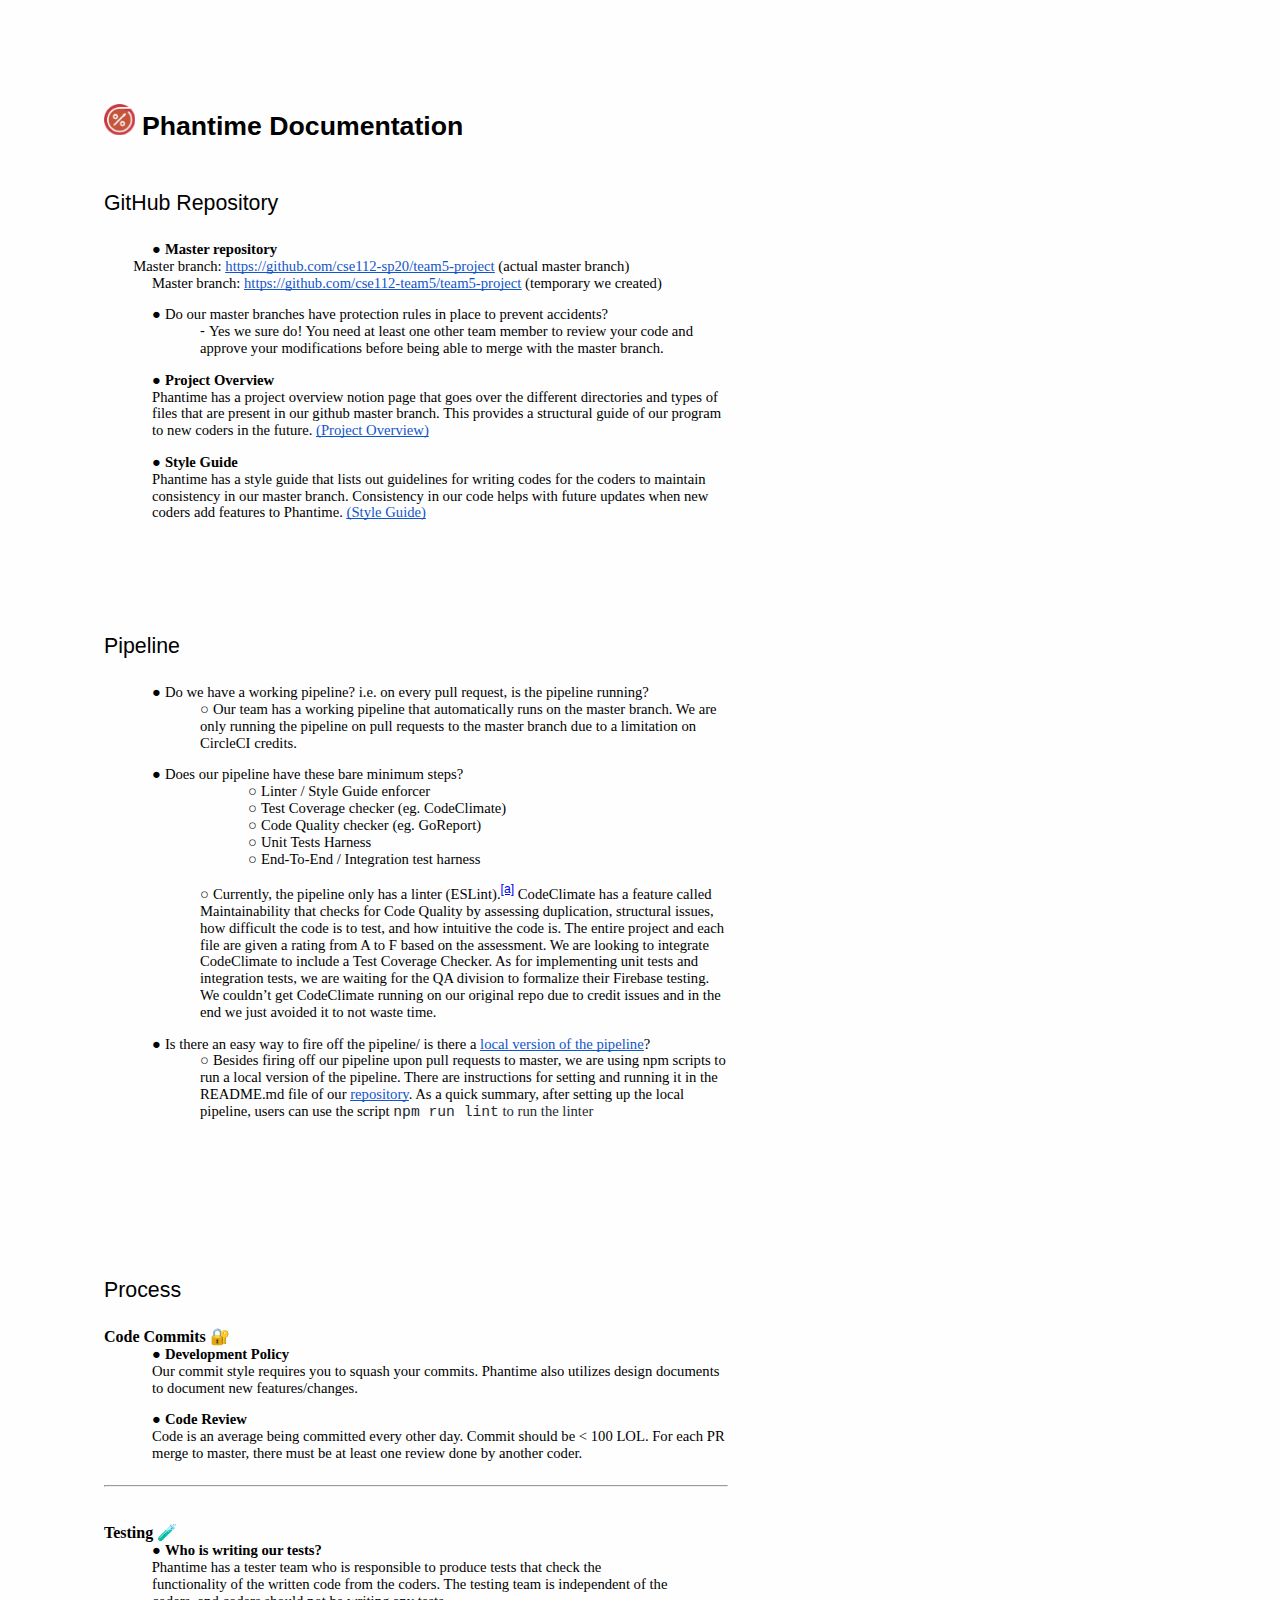
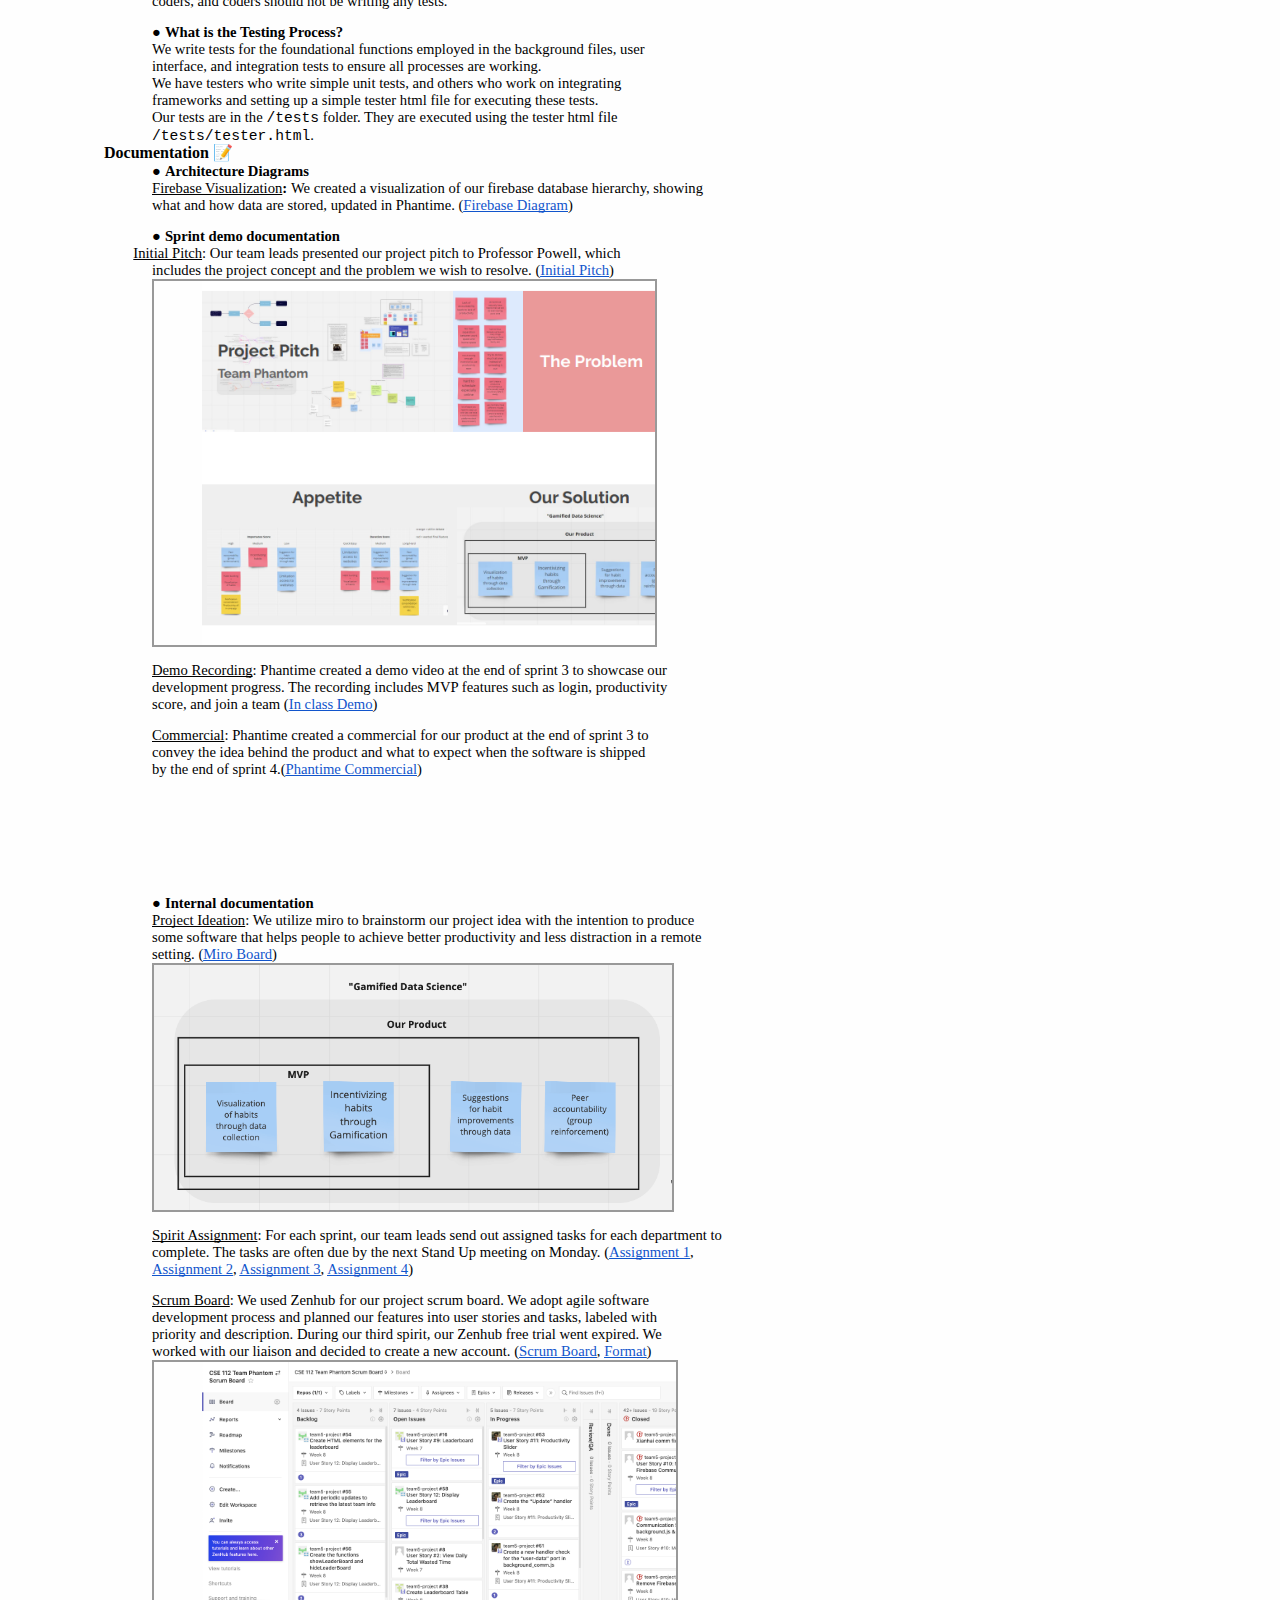
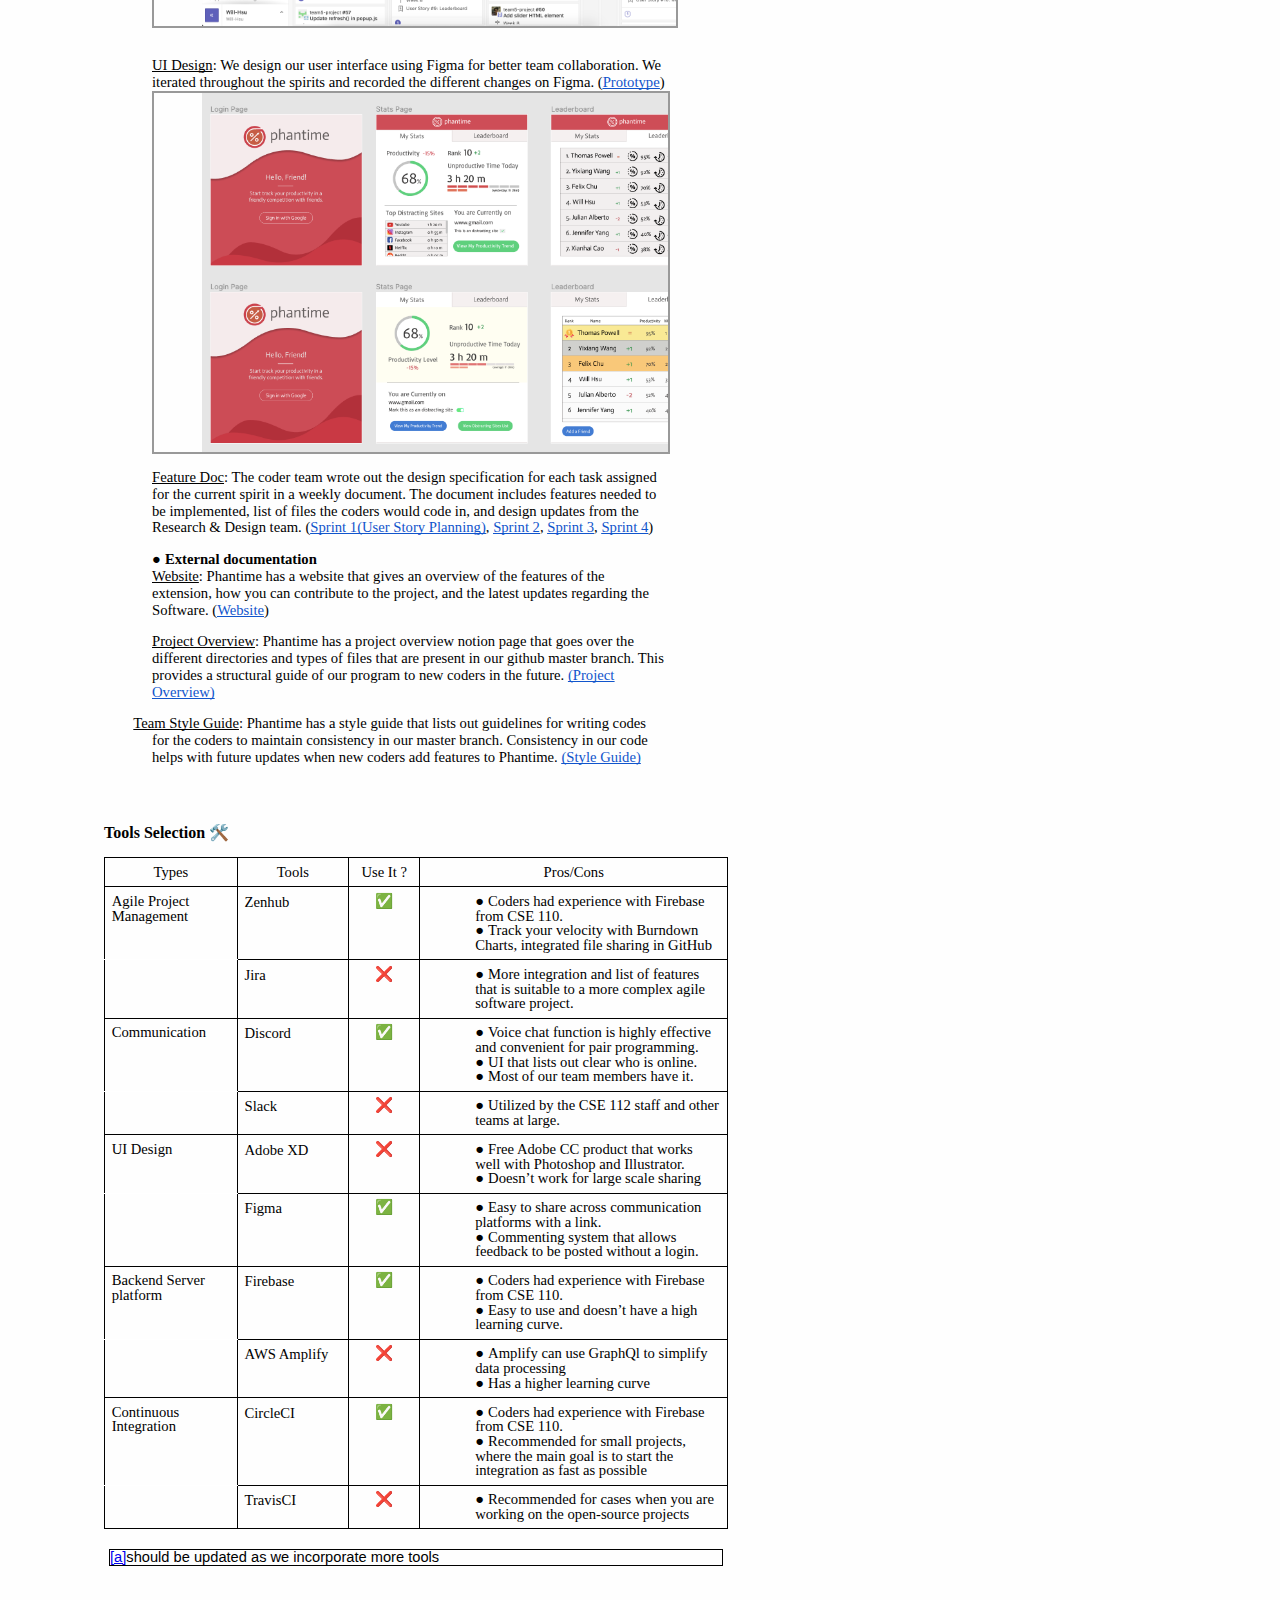
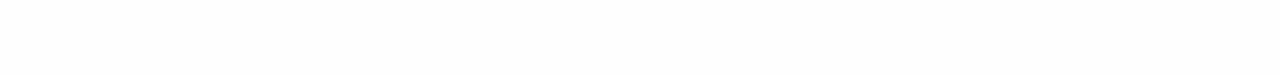
==== commit a71d224d: "fixed the 'spirit' instead of sprint typo" ====
--- a/PhantimeDocumentation.html
+++ b/PhantimeDocumentation.html
@@ -1 +1 @@
-<html><head><meta content="text/html; charset=UTF-8" http-equiv="content-type"><style type="text/css">@import url('https://themes.googleusercontent.com/fonts/css?kit=ZWjJg3Z-BmxuodZeCNuZK1XXWJorhxyFDZ_kYLKF3KU');ul.lst-kix_hbpslpgf8lnf-2{list-style-type:none}.lst-kix_h68kacea660a-2>li:before{content:"\0025a0  "}ul.lst-kix_hbpslpgf8lnf-1{list-style-type:none}ul.lst-kix_hbpslpgf8lnf-4{list-style-type:none}ul.lst-kix_hbpslpgf8lnf-3{list-style-type:none}ul.lst-kix_fpaa95h2bluc-0{list-style-type:none}ul.lst-kix_hbpslpgf8lnf-0{list-style-type:none}.lst-kix_h68kacea660a-3>li:before{content:"\0025cf  "}.lst-kix_h68kacea660a-6>li:before{content:"\0025cf  "}ul.lst-kix_fpaa95h2bluc-4{list-style-type:none}ul.lst-kix_fpaa95h2bluc-3{list-style-type:none}ul.lst-kix_fpaa95h2bluc-2{list-style-type:none}ul.lst-kix_fpaa95h2bluc-1{list-style-type:none}.lst-kix_h68kacea660a-4>li:before{content:"\0025cb  "}ul.lst-kix_fpaa95h2bluc-8{list-style-type:none}ul.lst-kix_fpaa95h2bluc-7{list-style-type:none}.lst-kix_h68kacea660a-5>li:before{content:"\0025a0  "}ul.lst-kix_fpaa95h2bluc-6{list-style-type:none}ul.lst-kix_fpaa95h2bluc-5{list-style-type:none}.lst-kix_h68kacea660a-7>li:before{content:"\0025cb  "}ul.lst-kix_qgjnzr5fjdt7-5{list-style-type:none}ul.lst-kix_qgjnzr5fjdt7-6{list-style-type:none}ul.lst-kix_qgjnzr5fjdt7-7{list-style-type:none}ul.lst-kix_qgjnzr5fjdt7-8{list-style-type:none}ul.lst-kix_hbpslpgf8lnf-6{list-style-type:none}.lst-kix_h68kacea660a-8>li:before{content:"\0025a0  "}ul.lst-kix_qgjnzr5fjdt7-1{list-style-type:none}ul.lst-kix_hbpslpgf8lnf-5{list-style-type:none}ul.lst-kix_qgjnzr5fjdt7-2{list-style-type:none}ul.lst-kix_hbpslpgf8lnf-8{list-style-type:none}ul.lst-kix_qgjnzr5fjdt7-3{list-style-type:none}ul.lst-kix_hbpslpgf8lnf-7{list-style-type:none}ul.lst-kix_qgjnzr5fjdt7-4{list-style-type:none}.lst-kix_pln02xzh0mdd-6>li:before{content:"\0025cf  "}.lst-kix_pln02xzh0mdd-7>li:before{content:"\0025cb  "}.lst-kix_pln02xzh0mdd-5>li:before{content:"\0025a0  "}.lst-kix_69nyc780hids-6>li:before{content:"\0025cf  "}.lst-kix_pln02xzh0mdd-8>li:before{content:"\0025a0  "}ul.lst-kix_pln02xzh0mdd-1{list-style-type:none}ul.lst-kix_pln02xzh0mdd-0{list-style-type:none}.lst-kix_m8g4wu2ld6qm-2>li:before{content:"\0025a0  "}ul.lst-kix_pln02xzh0mdd-3{list-style-type:none}.lst-kix_69nyc780hids-7>li:before{content:"\0025cb  "}.lst-kix_69nyc780hids-8>li:before{content:"\0025a0  "}ul.lst-kix_pln02xzh0mdd-2{list-style-type:none}ul.lst-kix_pln02xzh0mdd-5{list-style-type:none}ul.lst-kix_pln02xzh0mdd-4{list-style-type:none}.lst-kix_m8g4wu2ld6qm-1>li:before{content:"\0025cb  "}ul.lst-kix_pln02xzh0mdd-7{list-style-type:none}ul.lst-kix_pln02xzh0mdd-6{list-style-type:none}ul.lst-kix_pln02xzh0mdd-8{list-style-type:none}.lst-kix_m8g4wu2ld6qm-0>li:before{content:"\0025cf  "}ul.lst-kix_xidx8tzc4q2e-3{list-style-type:none}ul.lst-kix_xidx8tzc4q2e-4{list-style-type:none}ul.lst-kix_xidx8tzc4q2e-5{list-style-type:none}ul.lst-kix_xidx8tzc4q2e-6{list-style-type:none}.lst-kix_h68kacea660a-0>li:before{content:"\0025cf  "}ul.lst-kix_xidx8tzc4q2e-0{list-style-type:none}ul.lst-kix_xidx8tzc4q2e-1{list-style-type:none}.lst-kix_h68kacea660a-1>li:before{content:"\0025cb  "}ul.lst-kix_xidx8tzc4q2e-2{list-style-type:none}ul.lst-kix_m1ekqxwy71y7-8{list-style-type:none}.lst-kix_hbpslpgf8lnf-0>li:before{content:"\0025cf  "}ul.lst-kix_m1ekqxwy71y7-6{list-style-type:none}ul.lst-kix_m1ekqxwy71y7-7{list-style-type:none}.lst-kix_m8g4wu2ld6qm-8>li:before{content:"\0025a0  "}.lst-kix_m8g4wu2ld6qm-3>li:before{content:"\0025cf  "}ul.lst-kix_raurt8iu6q5b-6{list-style-type:none}.lst-kix_69nyc780hids-5>li:before{content:"\0025a0  "}.lst-kix_pln02xzh0mdd-1>li:before{content:"\0025cb  "}ul.lst-kix_raurt8iu6q5b-5{list-style-type:none}ul.lst-kix_raurt8iu6q5b-8{list-style-type:none}ul.lst-kix_raurt8iu6q5b-7{list-style-type:none}.lst-kix_m8g4wu2ld6qm-4>li:before{content:"\0025cb  "}ul.lst-kix_m1ekqxwy71y7-0{list-style-type:none}ul.lst-kix_raurt8iu6q5b-2{list-style-type:none}ul.lst-kix_m1ekqxwy71y7-1{list-style-type:none}.lst-kix_69nyc780hids-3>li:before{content:"\0025cf  "}.lst-kix_69nyc780hids-4>li:before{content:"\0025cb  "}.lst-kix_pln02xzh0mdd-2>li:before{content:"\0025a0  "}.lst-kix_pln02xzh0mdd-3>li:before{content:"\0025cf  "}ul.lst-kix_raurt8iu6q5b-1{list-style-type:none}ul.lst-kix_raurt8iu6q5b-4{list-style-type:none}.lst-kix_m8g4wu2ld6qm-7>li:before{content:"\0025cb  "}ul.lst-kix_raurt8iu6q5b-3{list-style-type:none}.lst-kix_m8g4wu2ld6qm-5>li:before{content:"\0025a0  "}ul.lst-kix_m1ekqxwy71y7-4{list-style-type:none}ul.lst-kix_m1ekqxwy71y7-5{list-style-type:none}.lst-kix_69nyc780hids-2>li:before{content:"\0025a0  "}.lst-kix_pln02xzh0mdd-4>li:before{content:"\0025cb  "}ul.lst-kix_m1ekqxwy71y7-2{list-style-type:none}ul.lst-kix_raurt8iu6q5b-0{list-style-type:none}ul.lst-kix_m1ekqxwy71y7-3{list-style-type:none}.lst-kix_m8g4wu2ld6qm-6>li:before{content:"\0025cf  "}.lst-kix_69nyc780hids-0>li:before{content:"\0025cf  "}ul.lst-kix_qgjnzr5fjdt7-0{list-style-type:none}.lst-kix_eangwecbwjig-3>li:before{content:"\0025cf  "}.lst-kix_eangwecbwjig-5>li:before{content:"\0025a0  "}.lst-kix_69nyc780hids-1>li:before{content:"\0025cb  "}.lst-kix_eangwecbwjig-2>li:before{content:"\0025a0  "}.lst-kix_eangwecbwjig-6>li:before{content:"\0025cf  "}ul.lst-kix_69nyc780hids-8{list-style-type:none}ul.lst-kix_69nyc780hids-7{list-style-type:none}.lst-kix_pln02xzh0mdd-0>li:before{content:"\0025cf  "}.lst-kix_eangwecbwjig-4>li:before{content:"\0025cb  "}ul.lst-kix_69nyc780hids-0{list-style-type:none}ul.lst-kix_69nyc780hids-2{list-style-type:none}ul.lst-kix_69nyc780hids-1{list-style-type:none}ul.lst-kix_69nyc780hids-4{list-style-type:none}ul.lst-kix_69nyc780hids-3{list-style-type:none}ul.lst-kix_69nyc780hids-6{list-style-type:none}ul.lst-kix_69nyc780hids-5{list-style-type:none}.lst-kix_eangwecbwjig-7>li:before{content:"\0025cb  "}.lst-kix_ixa5yy28fqc7-7>li:before{content:"\0025cb  "}.lst-kix_eangwecbwjig-8>li:before{content:"\0025a0  "}ul.lst-kix_ixa5yy28fqc7-0{list-style-type:none}.lst-kix_ixa5yy28fqc7-6>li:before{content:"\0025cf  "}ul.lst-kix_ixa5yy28fqc7-7{list-style-type:none}ul.lst-kix_x3of4p6af3ty-0{list-style-type:none}.lst-kix_raurt8iu6q5b-7>li:before{content:"\0025cb  "}ul.lst-kix_ixa5yy28fqc7-8{list-style-type:none}ul.lst-kix_x3of4p6af3ty-1{list-style-type:none}.lst-kix_ixa5yy28fqc7-2>li:before{content:"\0025a0  "}.lst-kix_ixa5yy28fqc7-4>li:before{content:"\0025cb  "}ul.lst-kix_ixa5yy28fqc7-5{list-style-type:none}ul.lst-kix_ixa5yy28fqc7-6{list-style-type:none}ul.lst-kix_ixa5yy28fqc7-3{list-style-type:none}ul.lst-kix_x3of4p6af3ty-4{list-style-type:none}ul.lst-kix_ixa5yy28fqc7-4{list-style-type:none}ul.lst-kix_x3of4p6af3ty-5{list-style-type:none}ul.lst-kix_ixa5yy28fqc7-1{list-style-type:none}ul.lst-kix_x3of4p6af3ty-2{list-style-type:none}ul.lst-kix_ixa5yy28fqc7-2{list-style-type:none}ul.lst-kix_x3of4p6af3ty-3{list-style-type:none}ul.lst-kix_x3of4p6af3ty-8{list-style-type:none}.lst-kix_raurt8iu6q5b-3>li:before{content:"\0025cf  "}.lst-kix_ixa5yy28fqc7-0>li:before{content:"\0025cf  "}ul.lst-kix_x3of4p6af3ty-6{list-style-type:none}ul.lst-kix_x3of4p6af3ty-7{list-style-type:none}.lst-kix_raurt8iu6q5b-1>li:before{content:"\0025cb  "}.lst-kix_raurt8iu6q5b-5>li:before{content:"\0025a0  "}ul.lst-kix_i3a0co5yklxj-4{list-style-type:none}ul.lst-kix_i3a0co5yklxj-3{list-style-type:none}.lst-kix_m1ekqxwy71y7-5>li:before{content:"\0025a0  "}ul.lst-kix_i3a0co5yklxj-2{list-style-type:none}ul.lst-kix_i3a0co5yklxj-1{list-style-type:none}.lst-kix_eangwecbwjig-1>li:before{content:"\0025cb  "}ul.lst-kix_i3a0co5yklxj-0{list-style-type:none}.lst-kix_m1ekqxwy71y7-7>li:before{content:"\0025cb  "}ul.lst-kix_i3a0co5yklxj-8{list-style-type:none}ul.lst-kix_i3a0co5yklxj-7{list-style-type:none}ul.lst-kix_i3a0co5yklxj-6{list-style-type:none}ul.lst-kix_i3a0co5yklxj-5{list-style-type:none}ul.lst-kix_8y2zxczgg5d2-3{list-style-type:none}ul.lst-kix_8y2zxczgg5d2-2{list-style-type:none}ul.lst-kix_8y2zxczgg5d2-1{list-style-type:none}ul.lst-kix_8y2zxczgg5d2-0{list-style-type:none}.lst-kix_hbpslpgf8lnf-2>li:before{content:"\0025a0  "}ul.lst-kix_xidx8tzc4q2e-7{list-style-type:none}ul.lst-kix_xidx8tzc4q2e-8{list-style-type:none}.lst-kix_8y2zxczgg5d2-2>li:before{content:"\0025a0  "}.lst-kix_8y2zxczgg5d2-6>li:before{content:"\0025cf  "}.lst-kix_fpaa95h2bluc-2>li:before{content:"\0025a0  "}.lst-kix_x3of4p6af3ty-5>li:before{content:"\0025a0  "}.lst-kix_hbpslpgf8lnf-4>li:before{content:"\0025cb  "}.lst-kix_8y2zxczgg5d2-0>li:before{content:"\0025cf  "}.lst-kix_8y2zxczgg5d2-8>li:before{content:"\0025a0  "}.lst-kix_fpaa95h2bluc-0>li:before{content:"\0025cf  "}.lst-kix_x3of4p6af3ty-7>li:before{content:"\0025cb  "}.lst-kix_fpaa95h2bluc-8>li:before{content:"\0025a0  "}.lst-kix_hbpslpgf8lnf-6>li:before{content:"\0025cf  "}.lst-kix_hbpslpgf8lnf-8>li:before{content:"\0025a0  "}.lst-kix_i3a0co5yklxj-5>li:before{content:"\0025a0  "}.lst-kix_i3a0co5yklxj-7>li:before{content:"\0025cb  "}.lst-kix_8y2zxczgg5d2-4>li:before{content:"\0025cb  "}ul.lst-kix_zhjqmxt8r77y-8{list-style-type:none}ul.lst-kix_zhjqmxt8r77y-7{list-style-type:none}ul.lst-kix_zhjqmxt8r77y-6{list-style-type:none}.lst-kix_4ts8ddktbzzw-3>li:before{content:"-  "}.lst-kix_m1ekqxwy71y7-3>li:before{content:"\0025cf  "}.lst-kix_4ts8ddktbzzw-1>li:before{content:"-  "}.lst-kix_m1ekqxwy71y7-1>li:before{content:"\0025cb  "}.lst-kix_i3a0co5yklxj-3>li:before{content:"\0025cf  "}.lst-kix_fpaa95h2bluc-6>li:before{content:"\0025cf  "}ul.lst-kix_zhjqmxt8r77y-5{list-style-type:none}ul.lst-kix_zhjqmxt8r77y-4{list-style-type:none}ul.lst-kix_zhjqmxt8r77y-3{list-style-type:none}.lst-kix_i3a0co5yklxj-1>li:before{content:"\0025cb  "}ul.lst-kix_zhjqmxt8r77y-2{list-style-type:none}ul.lst-kix_zhjqmxt8r77y-1{list-style-type:none}ul.lst-kix_zhjqmxt8r77y-0{list-style-type:none}.lst-kix_fpaa95h2bluc-4>li:before{content:"\0025cb  "}.lst-kix_zhjqmxt8r77y-2>li:before{content:"\0025a0  "}.lst-kix_qgjnzr5fjdt7-3>li:before{content:"\0025cf  "}.lst-kix_xidx8tzc4q2e-1>li:before{content:"\0025cb  "}.lst-kix_xidx8tzc4q2e-2>li:before{content:"\0025a0  "}.lst-kix_qgjnzr5fjdt7-2>li:before{content:"\0025a0  "}.lst-kix_qgjnzr5fjdt7-4>li:before{content:"\0025cb  "}.lst-kix_zhjqmxt8r77y-1>li:before{content:"\0025cb  "}.lst-kix_zhjqmxt8r77y-5>li:before{content:"\0025a0  "}.lst-kix_zhjqmxt8r77y-6>li:before{content:"\0025cf  "}.lst-kix_qgjnzr5fjdt7-7>li:before{content:"\0025cb  "}.lst-kix_xidx8tzc4q2e-6>li:before{content:"\0025cf  "}.lst-kix_qgjnzr5fjdt7-6>li:before{content:"\0025cf  "}.lst-kix_zhjqmxt8r77y-0>li:before{content:"\0025cf  "}.lst-kix_zhjqmxt8r77y-8>li:before{content:"\0025a0  "}.lst-kix_xidx8tzc4q2e-0>li:before{content:"\0025cf  "}.lst-kix_qgjnzr5fjdt7-5>li:before{content:"\0025a0  "}.lst-kix_xidx8tzc4q2e-7>li:before{content:"\0025cb  "}.lst-kix_xidx8tzc4q2e-8>li:before{content:"\0025a0  "}.lst-kix_zhjqmxt8r77y-7>li:before{content:"\0025cb  "}.lst-kix_4ts8ddktbzzw-6>li:before{content:"-  "}.lst-kix_4ts8ddktbzzw-7>li:before{content:"-  "}.lst-kix_4ts8ddktbzzw-4>li:before{content:"-  "}.lst-kix_4ts8ddktbzzw-8>li:before{content:"-  "}.lst-kix_xidx8tzc4q2e-5>li:before{content:"\0025a0  "}.lst-kix_qgjnzr5fjdt7-0>li:before{content:"\0025cf  "}.lst-kix_qgjnzr5fjdt7-1>li:before{content:"\0025cb  "}.lst-kix_4ts8ddktbzzw-5>li:before{content:"-  "}.lst-kix_auah7h6dh6wy-5>li:before{content:"\0025a0  "}.lst-kix_xidx8tzc4q2e-3>li:before{content:"\0025cf  "}.lst-kix_xidx8tzc4q2e-4>li:before{content:"\0025cb  "}.lst-kix_auah7h6dh6wy-3>li:before{content:"\0025cf  "}.lst-kix_auah7h6dh6wy-4>li:before{content:"\0025cb  "}.lst-kix_auah7h6dh6wy-2>li:before{content:"\0025a0  "}.lst-kix_auah7h6dh6wy-0>li:before{content:"\0025cf  "}.lst-kix_auah7h6dh6wy-1>li:before{content:"\0025cb  "}.lst-kix_qgjnzr5fjdt7-8>li:before{content:"\0025a0  "}.lst-kix_x3of4p6af3ty-4>li:before{content:"\0025cb  "}.lst-kix_x3of4p6af3ty-3>li:before{content:"\0025cf  "}.lst-kix_x3of4p6af3ty-0>li:before{content:"\0025cf  "}.lst-kix_x3of4p6af3ty-2>li:before{content:"\0025a0  "}.lst-kix_x3of4p6af3ty-1>li:before{content:"\0025cb  "}ul.lst-kix_8y2zxczgg5d2-7{list-style-type:none}ul.lst-kix_8y2zxczgg5d2-6{list-style-type:none}ul.lst-kix_8y2zxczgg5d2-5{list-style-type:none}ul.lst-kix_8y2zxczgg5d2-4{list-style-type:none}ul.lst-kix_8y2zxczgg5d2-8{list-style-type:none}ul.lst-kix_m8g4wu2ld6qm-8{list-style-type:none}ul.lst-kix_m8g4wu2ld6qm-7{list-style-type:none}ul.lst-kix_m8g4wu2ld6qm-6{list-style-type:none}ul.lst-kix_m8g4wu2ld6qm-5{list-style-type:none}ul.lst-kix_m8g4wu2ld6qm-4{list-style-type:none}ul.lst-kix_m8g4wu2ld6qm-3{list-style-type:none}ul.lst-kix_auah7h6dh6wy-6{list-style-type:none}ul.lst-kix_auah7h6dh6wy-5{list-style-type:none}ul.lst-kix_auah7h6dh6wy-4{list-style-type:none}ul.lst-kix_auah7h6dh6wy-3{list-style-type:none}ul.lst-kix_auah7h6dh6wy-2{list-style-type:none}ul.lst-kix_auah7h6dh6wy-1{list-style-type:none}.lst-kix_auah7h6dh6wy-6>li:before{content:"\0025cf  "}ul.lst-kix_auah7h6dh6wy-0{list-style-type:none}.lst-kix_auah7h6dh6wy-7>li:before{content:"\0025cb  "}.lst-kix_auah7h6dh6wy-8>li:before{content:"\0025a0  "}.lst-kix_zhjqmxt8r77y-4>li:before{content:"\0025cb  "}ul.lst-kix_auah7h6dh6wy-8{list-style-type:none}.lst-kix_zhjqmxt8r77y-3>li:before{content:"\0025cf  "}ul.lst-kix_auah7h6dh6wy-7{list-style-type:none}.lst-kix_ixa5yy28fqc7-8>li:before{content:"\0025a0  "}.lst-kix_ixa5yy28fqc7-5>li:before{content:"\0025a0  "}.lst-kix_ixa5yy28fqc7-3>li:before{content:"\0025cf  "}.lst-kix_raurt8iu6q5b-6>li:before{content:"\0025cf  "}.lst-kix_raurt8iu6q5b-8>li:before{content:"\0025a0  "}.lst-kix_raurt8iu6q5b-2>li:before{content:"\0025a0  "}.lst-kix_raurt8iu6q5b-4>li:before{content:"\0025cb  "}.lst-kix_ixa5yy28fqc7-1>li:before{content:"\0025cb  "}.lst-kix_m1ekqxwy71y7-6>li:before{content:"\0025cf  "}.lst-kix_eangwecbwjig-0>li:before{content:"\0025cf  "}.lst-kix_m1ekqxwy71y7-8>li:before{content:"\0025a0  "}ul.lst-kix_m8g4wu2ld6qm-2{list-style-type:none}ul.lst-kix_m8g4wu2ld6qm-1{list-style-type:none}ul.lst-kix_eangwecbwjig-1{list-style-type:none}ul.lst-kix_m8g4wu2ld6qm-0{list-style-type:none}ul.lst-kix_eangwecbwjig-0{list-style-type:none}ul.lst-kix_eangwecbwjig-3{list-style-type:none}ul.lst-kix_eangwecbwjig-2{list-style-type:none}ul.lst-kix_eangwecbwjig-5{list-style-type:none}ul.lst-kix_eangwecbwjig-4{list-style-type:none}ul.lst-kix_eangwecbwjig-7{list-style-type:none}ul.lst-kix_eangwecbwjig-6{list-style-type:none}.lst-kix_raurt8iu6q5b-0>li:before{content:"\0025cf  "}ul.lst-kix_eangwecbwjig-8{list-style-type:none}.lst-kix_hbpslpgf8lnf-3>li:before{content:"\0025cf  "}.lst-kix_hbpslpgf8lnf-1>li:before{content:"\0025cb  "}ul.lst-kix_4ts8ddktbzzw-6{list-style-type:none}.lst-kix_8y2zxczgg5d2-5>li:before{content:"\0025a0  "}.lst-kix_fpaa95h2bluc-1>li:before{content:"\0025cb  "}ul.lst-kix_4ts8ddktbzzw-7{list-style-type:none}ul.lst-kix_4ts8ddktbzzw-8{list-style-type:none}.lst-kix_fpaa95h2bluc-3>li:before{content:"\0025cf  "}.lst-kix_8y2zxczgg5d2-1>li:before{content:"\0025cb  "}ul.lst-kix_4ts8ddktbzzw-0{list-style-type:none}ul.lst-kix_4ts8ddktbzzw-1{list-style-type:none}.lst-kix_x3of4p6af3ty-6>li:before{content:"\0025cf  "}ul.lst-kix_h68kacea660a-0{list-style-type:none}.lst-kix_hbpslpgf8lnf-5>li:before{content:"\0025a0  "}ul.lst-kix_4ts8ddktbzzw-2{list-style-type:none}.lst-kix_8y2zxczgg5d2-7>li:before{content:"\0025cb  "}ul.lst-kix_4ts8ddktbzzw-3{list-style-type:none}ul.lst-kix_4ts8ddktbzzw-4{list-style-type:none}ul.lst-kix_4ts8ddktbzzw-5{list-style-type:none}.lst-kix_hbpslpgf8lnf-7>li:before{content:"\0025cb  "}.lst-kix_i3a0co5yklxj-4>li:before{content:"\0025cb  "}ul.lst-kix_h68kacea660a-5{list-style-type:none}ul.lst-kix_h68kacea660a-6{list-style-type:none}ul.lst-kix_h68kacea660a-7{list-style-type:none}.lst-kix_x3of4p6af3ty-8>li:before{content:"\0025a0  "}ul.lst-kix_h68kacea660a-8{list-style-type:none}.lst-kix_i3a0co5yklxj-6>li:before{content:"\0025cf  "}ul.lst-kix_h68kacea660a-1{list-style-type:none}ul.lst-kix_h68kacea660a-2{list-style-type:none}ul.lst-kix_h68kacea660a-3{list-style-type:none}ul.lst-kix_h68kacea660a-4{list-style-type:none}.lst-kix_i3a0co5yklxj-8>li:before{content:"\0025a0  "}.lst-kix_8y2zxczgg5d2-3>li:before{content:"\0025cf  "}.lst-kix_4ts8ddktbzzw-0>li:before{content:"-  "}.lst-kix_m1ekqxwy71y7-4>li:before{content:"\0025cb  "}.lst-kix_4ts8ddktbzzw-2>li:before{content:"-  "}.lst-kix_m1ekqxwy71y7-2>li:before{content:"\0025a0  "}.lst-kix_m1ekqxwy71y7-0>li:before{content:"\0025cf  "}.lst-kix_fpaa95h2bluc-7>li:before{content:"\0025cb  "}.lst-kix_i3a0co5yklxj-2>li:before{content:"\0025a0  "}.lst-kix_i3a0co5yklxj-0>li:before{content:"\0025cf  "}.lst-kix_fpaa95h2bluc-5>li:before{content:"\0025a0  "}ol{margin:0;padding:0}table td,table th{padding:0}.c26{border-right-style:solid;padding:5pt 5pt 5pt 5pt;border-bottom-color:#000000;border-top-width:1pt;border-right-width:1pt;border-left-color:#000000;vertical-align:top;border-right-color:#000000;border-left-width:1pt;border-top-style:solid;border-left-style:solid;border-bottom-width:1pt;width:93pt;border-top-color:#ffffff;border-bottom-style:solid}.c21{border-right-style:solid;padding:5pt 5pt 5pt 5pt;border-bottom-color:#ffffff;border-top-width:1pt;border-right-width:1pt;border-left-color:#000000;vertical-align:top;border-right-color:#000000;border-left-width:1pt;border-top-style:solid;border-left-style:solid;border-bottom-width:1pt;width:93pt;border-top-color:#000000;border-bottom-style:solid}.c17{border-right-style:solid;padding:5pt 5pt 5pt 5pt;border-bottom-color:#000000;border-top-width:1pt;border-right-width:1pt;border-left-color:#000000;vertical-align:top;border-right-color:#000000;border-left-width:1pt;border-top-style:solid;border-left-style:solid;border-bottom-width:1pt;width:48.8pt;border-top-color:#000000;border-bottom-style:solid}.c36{border-right-style:solid;padding:5pt 5pt 5pt 5pt;border-bottom-color:#000000;border-top-width:1pt;border-right-width:1pt;border-left-color:#000000;vertical-align:top;border-right-color:#000000;border-left-width:1pt;border-top-style:solid;border-left-style:solid;border-bottom-width:1pt;width:93pt;border-top-color:#000000;border-bottom-style:solid}.c27{border-right-style:solid;padding:5pt 5pt 5pt 5pt;border-bottom-color:#000000;border-top-width:1pt;border-right-width:1pt;border-left-color:#000000;vertical-align:top;border-right-color:#000000;border-left-width:1pt;border-top-style:solid;border-left-style:solid;border-bottom-width:1pt;width:246pt;border-top-color:#000000;border-bottom-style:solid}.c14{border-right-style:solid;padding:5pt 5pt 5pt 5pt;border-bottom-color:#000000;border-top-width:1pt;border-right-width:1pt;border-left-color:#000000;vertical-align:top;border-right-color:#000000;border-left-width:1pt;border-top-style:solid;border-left-style:solid;border-bottom-width:1pt;width:80.2pt;border-top-color:#000000;border-bottom-style:solid}.c2{-webkit-text-decoration-skip:none;color:#1155cc;font-weight:400;text-decoration:underline;vertical-align:baseline;text-decoration-skip-ink:none;font-size:11pt;font-family:"Nunito";font-style:normal}.c7{padding-top:0pt;text-indent:36pt;padding-bottom:0pt;line-height:1.15;orphans:2;widows:2;text-align:left;height:11pt}.c34{padding-top:18pt;padding-bottom:6pt;line-height:1.15;page-break-after:avoid;orphans:2;widows:2;text-align:left;height:16pt}.c19{margin-left:36pt;padding-top:0pt;padding-bottom:0pt;line-height:1.0;orphans:2;widows:2;text-align:left}.c3{color:#000000;font-weight:700;text-decoration:none;vertical-align:baseline;font-size:11pt;font-family:"Nunito";font-style:normal}.c8{padding-top:0pt;text-indent:36pt;padding-bottom:0pt;line-height:1.15;orphans:2;widows:2;text-align:left}.c0{color:#000000;font-weight:400;text-decoration:none;vertical-align:baseline;font-size:11pt;font-family:"Nunito";font-style:normal}.c4{margin-left:36pt;padding-top:0pt;padding-bottom:0pt;line-height:1.15;orphans:2;widows:2;text-align:left}.c37{padding-top:18pt;padding-bottom:6pt;line-height:1.15;page-break-after:avoid;orphans:2;widows:2;text-align:left}.c11{padding-top:0pt;padding-bottom:0pt;line-height:1.15;orphans:2;widows:2;text-align:left;height:11pt}.c10{color:#000000;font-weight:400;text-decoration:none;vertical-align:baseline;font-size:16pt;font-family:"Arial";font-style:normal}.c42{padding-top:0pt;padding-bottom:6pt;line-height:1.15;page-break-after:avoid;orphans:2;widows:2;text-align:left}.c18{padding-top:0pt;padding-bottom:0pt;line-height:1.15;orphans:2;widows:2;text-align:left}.c9{padding-top:0pt;padding-bottom:0pt;line-height:1.0;orphans:2;widows:2;text-align:center}.c33{padding-top:0pt;padding-bottom:0pt;line-height:1.0;orphans:2;widows:2;text-align:left}.c35{padding-top:0pt;padding-bottom:0pt;line-height:1.0;text-align:left}.c22{-webkit-text-decoration-skip:none;color:#1155cc;text-decoration:underline;text-decoration-skip-ink:none}.c30{color:#000000;vertical-align:baseline;font-size:11pt;font-style:normal}.c29{color:#000000;text-decoration:none;vertical-align:baseline;font-style:normal}.c38{border-spacing:0;border-collapse:collapse;margin-right:auto}.c28{background-color:#fefefe;max-width:468pt;padding:72pt 72pt 72pt 72pt}.c44{font-weight:400;font-size:20pt;font-family:"Arial"}.c23{text-decoration-skip-ink:none;-webkit-text-decoration-skip:none;text-decoration:underline}.c41{font-weight:400;text-decoration:none;font-family:"Arial"}.c31{font-weight:400;font-family:"Courier New"}.c20{font-weight:700;font-family:"Nunito"}.c12{font-weight:400;font-family:"Nunito"}.c25{color:inherit;text-decoration:inherit}.c15{padding:0;margin:0}.c43{border:1px solid black;margin:5px}.c40{background-color:#ffff00}.c13{color:#24292e}.c6{font-size:12pt}.c24{font-weight:700}.c1{height:0pt}.c32{margin-left:108pt}.c16{height:11pt}.c39{margin-left:72pt}.c5{padding-left:0pt}.title{padding-top:0pt;color:#000000;font-size:26pt;padding-bottom:3pt;font-family:"Arial";line-height:1.15;page-break-after:avoid;orphans:2;widows:2;text-align:left}.subtitle{padding-top:0pt;color:#666666;font-size:15pt;padding-bottom:16pt;font-family:"Arial";line-height:1.15;page-break-after:avoid;orphans:2;widows:2;text-align:left}li{color:#000000;font-size:11pt;font-family:"Arial"}p{margin:0;color:#000000;font-size:11pt;font-family:"Arial"}h1{padding-top:20pt;color:#000000;font-size:20pt;padding-bottom:6pt;font-family:"Arial";line-height:1.15;page-break-after:avoid;orphans:2;widows:2;text-align:left}h2{padding-top:18pt;color:#000000;font-size:16pt;padding-bottom:6pt;font-family:"Arial";line-height:1.15;page-break-after:avoid;orphans:2;widows:2;text-align:left}h3{padding-top:16pt;color:#434343;font-size:14pt;padding-bottom:4pt;font-family:"Arial";line-height:1.15;page-break-after:avoid;orphans:2;widows:2;text-align:left}h4{padding-top:14pt;color:#666666;font-size:12pt;padding-bottom:4pt;font-family:"Arial";line-height:1.15;page-break-after:avoid;orphans:2;widows:2;text-align:left}h5{padding-top:12pt;color:#666666;font-size:11pt;padding-bottom:4pt;font-family:"Arial";line-height:1.15;page-break-after:avoid;orphans:2;widows:2;text-align:left}h6{padding-top:12pt;color:#666666;font-size:11pt;padding-bottom:4pt;font-family:"Arial";line-height:1.15;page-break-after:avoid;font-style:italic;orphans:2;widows:2;text-align:left}</style></head><body class="c28"><h1 class="c42" id="h.kgeq85ktfbnd"><span style="overflow: hidden; display: inline-block; margin: 0.00px 0.00px; border: 0.00px solid #000000; transform: rotate(0.00rad) translateZ(0px); -webkit-transform: rotate(0.00rad) translateZ(0px); width: 30.50px; height: 30.50px;"><img alt="" src="images/image2.png" style="width: 30.50px; height: 30.50px; margin-left: 0.00px; margin-top: 0.00px; transform: rotate(0.00rad) translateZ(0px); -webkit-transform: rotate(0.00rad) translateZ(0px);" title=""></span><span class="c24">&nbsp;Phantime Documentation </span></h1><h2 class="c37" id="h.owdk9caiuqbi"><span class="c10">GitHub Repository</span></h2><ul class="c15 lst-kix_x3of4p6af3ty-0 start"><li class="c4 c5"><span class="c20">M</span><span class="c3">aster repository</span></li></ul><p class="c18"><span class="c12">&nbsp;&nbsp;&nbsp;&nbsp;&nbsp;&nbsp;&nbsp;&nbsp;Master branch: </span><span class="c22 c12"><a class="c25" href="https://www.google.com/url?q=https://github.com/cse112-sp20/team5-project&amp;sa=D&amp;ust=1591657884924000">https://github.com/cse112-sp20/team5-project</a></span><span class="c0">&nbsp;(actual master branch)</span></p><p class="c8"><span class="c12">Master branch: </span><span class="c22 c12"><a class="c25" href="https://www.google.com/url?q=https://github.com/cse112-sp20/team5-project&amp;sa=D&amp;ust=1591657884924000">https://github.com/cse112-team5/team5-project</a></span><span class="c0">&nbsp;(temporary we created)</span></p><p class="c7"><span class="c0"></span></p><ul class="c15 lst-kix_x3of4p6af3ty-0"><li class="c4 c5"><span class="c12">Do our master branches have protection rules in place to prevent accidents? </span></li></ul><ul class="c15 lst-kix_4ts8ddktbzzw-0 start"><li class="c18 c39 c5"><span class="c0">Yes we sure do! You need at least one other team member to review your code and approve your modifications before being able to merge with the master branch.</span></li></ul><p class="c11"><span class="c0"></span></p><ul class="c15 lst-kix_m8g4wu2ld6qm-0 start"><li class="c4 c5"><span class="c20">Project Overview</span></li></ul><p class="c4"><span class="c12">Phantime has a project overview notion page that goes over the different directories and types of files that are present in our github master branch. This provides a structural guide of our program to new coders in the future. </span><span class="c22 c12"><a class="c25" href="https://www.google.com/url?q=https://www.notion.so/Phantime-Project-Overview-99bacfea8831405ca164ac430f5ccf82&amp;sa=D&amp;ust=1591657884925000">(Project Overview</a></span><span class="c2">)</span></p><p class="c11"><span class="c0"></span></p><ul class="c15 lst-kix_eangwecbwjig-0 start"><li class="c4 c5"><span class="c20">Style Guide</span></li></ul><p class="c4"><span class="c12">Phantime has a style guide that lists out guidelines for writing codes for the coders to maintain consistency in our master branch. Consistency in our code helps with future updates when new coders add features to Phantime. </span><span class="c22 c12"><a class="c25" href="https://www.google.com/url?q=https://www.notion.so/Team-Phantom-Style-Guide-89c83389b5514c54bc7b225164a65de1&amp;sa=D&amp;ust=1591657884926000">(Style Guide</a></span><span class="c22 c12">)</span></p><hr style="page-break-before:always;display:none;"><h2 class="c34" id="h.mc1l15dtmlru"><span class="c10"></span></h2><h2 class="c37" id="h.8pzaj09lirem"><span class="c10">Pipeline</span></h2><ul class="c15 lst-kix_zhjqmxt8r77y-0 start"><li class="c4 c5"><span class="c0">Do we have a working pipeline? i.e. on every pull request, is the pipeline running?</span></li></ul><ul class="c15 lst-kix_zhjqmxt8r77y-1 start"><li class="c18 c39 c5"><span class="c0">Our team has a working pipeline that automatically runs on the master branch. We are only running the pipeline on pull requests to the master branch due to a limitation on CircleCI credits.</span></li></ul><p class="c4 c16"><span class="c0"></span></p><ul class="c15 lst-kix_zhjqmxt8r77y-0"><li class="c4 c5"><span class="c0">Does our pipeline have these bare minimum steps?</span></li></ul><ul class="c15 lst-kix_zhjqmxt8r77y-1 start"><li class="c18 c32 c5"><span class="c0">Linter / Style Guide enforcer</span></li><li class="c18 c32 c5"><span class="c0">Test Coverage checker (eg. CodeClimate)</span></li><li class="c18 c32 c5"><span class="c0">Code Quality checker (eg. GoReport)</span></li><li class="c18 c32 c5"><span class="c0">Unit Tests Harness</span></li><li class="c18 c5 c32"><span class="c0">End-To-End / Integration test harness</span></li></ul><p class="c11 c39"><span class="c0"></span></p><ul class="c15 lst-kix_zhjqmxt8r77y-1"><li class="c18 c39 c5"><span class="c12">Currently, the pipeline only has a linter (ESLint).</span><sup><a href="#cmnt1" id="cmnt_ref1">[a]</a></sup><span class="c12">&nbsp;CodeClimate has a feature called Maintainability that checks for Code Quality by assessing duplication, structural issues, how difficult the code is to test, and how intuitive the code is. The entire project and each file are given a rating from A to F based on the assessment. We are looking to integrate CodeClimate to include a Test Coverage Checker. As for implementing unit tests and integration tests, we are waiting for the QA division to formalize their Firebase testing. We couldn&rsquo;t get CodeClimate running on our original repo due to credit issues and in the end we just avoided it to not waste time.</span></li></ul><p class="c11 c39"><span class="c0"></span></p><ul class="c15 lst-kix_zhjqmxt8r77y-0"><li class="c4 c5"><span class="c12">Is there an easy way to fire off the pipeline/ is there a </span><span class="c22 c12"><a class="c25" href="https://www.google.com/url?q=https://github.com/nektos/act&amp;sa=D&amp;ust=1591657884929000">local version of the pipeline</a></span><span class="c0">?</span></li></ul><ul class="c15 lst-kix_zhjqmxt8r77y-1 start"><li class="c18 c5 c39"><span class="c12">Besides firing off our pipeline upon pull requests to master, we are using npm scripts to run a local version of the pipeline. There are instructions for setting and running it in the README.md file of our </span><span class="c22 c12"><a class="c25" href="https://www.google.com/url?q=https://github.com/cse112-team5/team5-project&amp;sa=D&amp;ust=1591657884930000">repository</a></span><span class="c12">. As a quick summary, after setting up the local pipeline, users can use the script </span><span class="c31 c13">npm run lint</span><span class="c12 c13">&nbsp;to run the linter</span></li></ul><p class="c11"><span class="c0"></span></p><p class="c11"><span class="c0"></span></p><p class="c4 c16"><span class="c0"></span></p><hr style="page-break-before:always;display:none;"><h2 class="c34" id="h.8luhvep2c5rr"><span class="c10"></span></h2><h2 class="c37" id="h.1cb2eof9yzxs"><span class="c10">Process</span></h2><p class="c18"><span class="c20 c6">Code Commits </span><span class="c6">&#x1f510;</span></p><ul class="c15 lst-kix_pln02xzh0mdd-0 start"><li class="c4 c5"><span class="c20">Development Policy</span></li></ul><p class="c4"><span class="c0">Our commit style requires you to squash your commits. Phantime also utilizes design documents to document new features/changes.</span></p><p class="c11"><span class="c0"></span></p><ul class="c15 lst-kix_8y2zxczgg5d2-0 start"><li class="c4 c5"><span class="c20">Code</span><span class="c12">&nbsp;</span><span class="c20">Review</span></li></ul><p class="c4"><span class="c0">Code is an average being committed every other day. Commit should be &lt; 100 LOL. For each PR merge to master, there must be at least one review done by another coder.</span></p><p class="c11"><span class="c3"></span></p><hr><p class="c11"><span class="c3"></span></p><p class="c11"><span class="c29 c20 c6"></span></p><p class="c18"><span class="c20 c6">Testing </span><span class="c6">&#x1f9ea;</span></p><ul class="c15 lst-kix_hbpslpgf8lnf-0 start"><li class="c4 c5"><span class="c3">Who is writing our tests?</span></li></ul><p class="c18"><span class="c0">&nbsp; &nbsp; &nbsp; &nbsp; &nbsp; &nbsp; &nbsp;Phantime has a tester team who is responsible to produce tests that check the </span></p><p class="c8"><span class="c0">functionality of the written code from the coders. The testing team is independent of the </span></p><p class="c8"><span class="c0">coders, and coders should not be writing any tests.</span></p><p class="c7"><span class="c0"></span></p><ul class="c15 lst-kix_69nyc780hids-0 start"><li class="c4 c5"><span class="c3">What is the Testing Process?</span></li></ul><p class="c8"><span class="c0">We write tests for the foundational functions employed in the background files, user </span></p><p class="c8"><span class="c0">interface, and integration tests to ensure all processes are working. </span></p><p class="c8"><span class="c0">We have testers who write simple unit tests, and others who work on integrating </span></p><p class="c8"><span class="c0">frameworks and setting up a simple tester html file for executing these tests. </span></p><p class="c8"><span class="c12">Our tests are in the </span><span class="c31">/tests</span><span class="c0">&nbsp;folder. They are executed using the tester html file </span></p><p class="c8"><span class="c31">/tests/tester.html</span><span class="c12">. </span><hr style="page-break-before:always;display:none;"></p><p class="c18"><span class="c20 c6">Documentation </span><span class="c6">&#x1f4dd;</span></p><ul class="c15 lst-kix_m1ekqxwy71y7-0 start"><li class="c4 c5"><span class="c20">Architecture Diagrams</span></li></ul><p class="c4"><span class="c23 c12">Firebase Visualization</span><span class="c20">: </span><span class="c12">We created a visualization of our firebase database hierarchy, showing what and how data are stored, updated in Phantime. (</span><span class="c22 c12"><a class="c25" href="https://www.google.com/url?q=https://miro.com/app/board/o9J_ktv95Ts%3D/&amp;sa=D&amp;ust=1591657884936000">Firebase Diagram</a></span><span class="c0">)</span></p><p class="c4 c16"><span class="c0"></span></p><ul class="c15 lst-kix_m1ekqxwy71y7-0"><li class="c4 c5"><span class="c20">Sprint demo documentation</span></li></ul><p class="c18"><span class="c12">&nbsp;&nbsp;&nbsp;&nbsp;&nbsp;&nbsp;&nbsp;&nbsp;</span><span class="c23 c12">Initial Pitch</span><span class="c0">: Our team leads presented our project pitch to Professor Powell, which </span></p><p class="c8"><span class="c12">includes the project concept and the problem we wish to resolve. (</span><span class="c22 c12"><a class="c25" href="https://www.google.com/url?q=https://docs.google.com/presentation/d/1lhLbpAAQ2J1bCJ95nBxrlYKlowDAdKxRnlzrmyEOPu4/edit?usp%3Dsharing&amp;sa=D&amp;ust=1591657884937000">Initial Pitch</a></span><span class="c0">)</span></p><p class="c8"><span style="overflow: hidden; display: inline-block; margin: -0.00px -0.00px; border: 2.67px solid #999999; transform: rotate(0.00rad) translateZ(0px); -webkit-transform: rotate(0.00rad) translateZ(0px); width: 500.50px; height: 364.84px;"><img alt="" src="images/image5.png" style="width: 500.50px; height: 364.84px; margin-left: 0.00px; margin-top: 0.00px; transform: rotate(0.00rad) translateZ(0px); -webkit-transform: rotate(0.00rad) translateZ(0px);" title=""></span></p><p class="c7"><span class="c0"></span></p><p class="c8"><span class="c23 c12">Demo Recording</span><span class="c0">: Phantime created a demo video at the end of sprint 3 to showcase our </span></p><p class="c8"><span class="c0">development progress. The recording includes MVP features such as login, productivity </span></p><p class="c8"><span class="c12">score, and join a team (</span><span class="c22 c12"><a class="c25" href="https://www.google.com/url?q=https://drive.google.com/file/d/1V4HZFchJ6k53iDnkV5nH2Na9qsn0VkfR/view?usp%3Dsharing&amp;sa=D&amp;ust=1591657884938000">In class Demo</a></span><span class="c0">)</span></p><p class="c7"><span class="c0"></span></p><p class="c8"><span class="c23 c12">Commercial</span><span class="c0">: Phantime created a commercial for our product at the end of sprint 3 to </span></p><p class="c8"><span class="c0">convey the idea behind the product and what to expect when the software is shipped </span></p><p class="c8"><span class="c12">by the end of sprint 4.(</span><span class="c22 c12"><a class="c25" href="https://www.google.com/url?q=https://drive.google.com/file/d/11kS5Wcb782LR5RW-rmlvrQmNA1yGUrUt/view?usp%3Dsharing&amp;sa=D&amp;ust=1591657884939000">Phantime Commercial</a></span><span class="c0">)</span></p><p class="c7"><span class="c0"></span></p><p class="c7"><span class="c0"></span></p><p class="c7"><span class="c0"></span></p><p class="c7"><span class="c0"></span></p><p class="c7"><span class="c0"></span></p><p class="c7"><span class="c0"></span></p><p class="c7"><span class="c0"></span></p><p class="c11"><span class="c0"></span></p><ul class="c15 lst-kix_h68kacea660a-0 start"><li class="c4 c5"><span class="c20">Internal documentation</span></li></ul><p class="c4"><span class="c23 c12">Project Ideation</span><span class="c12">: We utilize miro to brainstorm our project idea with the intention to produce some software that helps people to achieve better productivity and less distraction in a remote setting. (</span><span class="c22 c12"><a class="c25" href="https://www.google.com/url?q=https://miro.com/app/board/o9J_ktGuqR4%3D/&amp;sa=D&amp;ust=1591657884940000">Miro Board</a></span><span class="c0">)</span></p><p class="c4"><span style="overflow: hidden; display: inline-block; margin: 0.00px 0.00px; border: 2.67px solid #999999; transform: rotate(0.00rad) translateZ(0px); -webkit-transform: rotate(0.00rad) translateZ(0px); width: 517.50px; height: 245.86px;"><img alt="" src="images/image1.png" style="width: 517.50px; height: 245.86px; margin-left: 0.00px; margin-top: 0.00px; transform: rotate(0.00rad) translateZ(0px); -webkit-transform: rotate(0.00rad) translateZ(0px);" title=""></span></p><p class="c4 c16"><span class="c23 c12 c30"></span></p><p class="c4"><span class="c23 c12">Spirit Assignment</span><span class="c12">: For each spirit, our team leads send out assigned tasks for each department to complete. The tasks are often due by the next Stand Up meeting on Monday. (</span><span class="c22 c12"><a class="c25" href="https://www.google.com/url?q=https://drive.google.com/file/d/1DkfgedcP4qJfKVv0887QQsSPprX9y7mr/view?usp%3Dsharing&amp;sa=D&amp;ust=1591657884941000">Assignment 1</a></span><span class="c12">, </span><span class="c22 c12"><a class="c25" href="https://www.google.com/url?q=https://drive.google.com/file/d/1ywoQ0KE5DSCm9evMT9EzVJ4S4t3LqL-2/view?usp%3Dsharing&amp;sa=D&amp;ust=1591657884941000">Assignment 2</a></span><span class="c12">, </span><span class="c22 c12"><a class="c25" href="https://www.google.com/url?q=https://drive.google.com/file/d/1iL__20ClujYa9PF0A_Trdr7kxm-xCvM3/view?usp%3Dsharing&amp;sa=D&amp;ust=1591657884942000">Assignment 3</a></span><span class="c12">, </span><span class="c22 c12"><a class="c25" href="https://www.google.com/url?q=https://drive.google.com/file/d/1ay5uQLg34010K4QcrvAZIrZE0HVG7V-s/view?usp%3Dsharing&amp;sa=D&amp;ust=1591657884942000">Assignment 4</a></span><span class="c0">)</span></p><p class="c4 c16"><span class="c0"></span></p><p class="c8"><span class="c23 c12">Scrum Board</span><span class="c0">: We used Zenhub for our project scrum board. We adopt agile software</span></p><p class="c8"><span class="c0">development process and planned our features into user stories and tasks, labeled with </span></p><p class="c8"><span class="c12">priority and description. During our third spirit, our Zenhub free </span><span class="c12">trial</span><span class="c0">&nbsp;went expired. We </span></p><p class="c8"><span class="c12">worked with our liaison and decided to create a new account. (</span><span class="c22 c12"><a class="c25" href="https://www.google.com/url?q=https://app.zenhub.com/workspaces/cse-112-team-phantom-scrum-board-5eb6de13a4d6c08f68d1d573/board?repos%3D261885692&amp;sa=D&amp;ust=1591657884943000">Scrum Board</a></span><span class="c12">, </span><span class="c22 c12"><a class="c25" href="https://www.google.com/url?q=https://docs.google.com/document/d/1Y3NfBnc_kd-wX7GNh6bh_uRvrq9zxP197UMbTj7S9R0/edit?usp%3Dsharing&amp;sa=D&amp;ust=1591657884943000">Format</a></span><span class="c0">)</span></p><p class="c8"><span style="overflow: hidden; display: inline-block; margin: -0.00px 0.00px; border: 2.67px solid #999999; transform: rotate(0.00rad) translateZ(0px); -webkit-transform: rotate(0.00rad) translateZ(0px); width: 521.50px; height: 264.21px;"><img alt="" src="images/image3.png" style="width: 521.50px; height: 264.21px; margin-left: 0.00px; margin-top: 0.00px; transform: rotate(0.00rad) translateZ(0px); -webkit-transform: rotate(0.00rad) translateZ(0px);" title=""></span></p><p class="c7"><span class="c0"></span></p><p class="c7"><span class="c0"></span></p><p class="c8"><span class="c23 c12">UI Design</span><span class="c0">: We design our user interface using Figma for better team collaboration. We </span></p><p class="c8"><span class="c12">iterated throughout the spirits and recorded the different changes on Figma. (</span><span class="c22 c12"><a class="c25" href="https://www.google.com/url?q=https://www.figma.com/file/k1IsE8Bh0fPSkpsmSGl89r/MVP?node-id%3D0%253A1&amp;sa=D&amp;ust=1591657884944000">Prototype</a></span><span class="c0">)</span></p><p class="c8"><span style="overflow: hidden; display: inline-block; margin: -0.00px 0.00px; border: 2.67px solid #999999; transform: rotate(0.00rad) translateZ(0px); -webkit-transform: rotate(0.00rad) translateZ(0px); width: 513.50px; height: 359.19px;"><img alt="" src="images/image4.png" style="width: 513.50px; height: 359.19px; margin-left: 0.00px; margin-top: 0.00px; transform: rotate(0.00rad) translateZ(0px); -webkit-transform: rotate(0.00rad) translateZ(0px);" title=""></span></p><p class="c7"><span class="c0"></span></p><p class="c8"><span class="c23 c12">Feature Doc</span><span class="c0">: The coder team wrote out the design specification for each task assigned </span></p><p class="c8"><span class="c0">for the current spirit in a weekly document. The document includes features needed to </span></p><p class="c8"><span class="c0">be implemented, list of files the coders would code in, and design updates from the </span></p><p class="c8"><span class="c12">Research &amp; Design team. (</span><span class="c12 c22"><a class="c25" href="https://www.google.com/url?q=https://docs.google.com/document/d/1AFULBWiH0MDt5zpuch_8rSLif8CXUzaeZMlPQ74-cWs/edit?usp%3Dsharing&amp;sa=D&amp;ust=1591657884945000">Sprint 1(User Story Planning)</a></span><span class="c12">, </span><span class="c22 c12"><a class="c25" href="https://www.google.com/url?q=https://docs.google.com/document/d/1X48QlEeRQXXMNR3_nhF6NRQ0iUhYflkOZH2OyAZ2Vs4/edit?usp%3Dsharing&amp;sa=D&amp;ust=1591657884945000">Sprint 2</a></span><span class="c12">, </span><span class="c22 c12"><a class="c25" href="https://www.google.com/url?q=https://docs.google.com/document/d/1dQmKZnDsbg1lPLncjQUpOlu49bMEvSVcN7LR8zOGzZo/edit?usp%3Dsharing&amp;sa=D&amp;ust=1591657884945000">Sprint 3</a></span><span class="c12">, </span><span class="c22 c12"><a class="c25" href="https://www.google.com/url?q=http://docs.google.com/document/d/1T3dn5uMCQg-HWb9ycAwyopanxWpQXlXqVowcUHELCno/edit?usp%3Dsharing&amp;sa=D&amp;ust=1591657884946000">Sprint 4</a></span><span class="c0">)</span></p><p class="c7"><span class="c0"></span></p><ul class="c15 lst-kix_raurt8iu6q5b-0 start"><li class="c4 c5"><span class="c20">External documentation</span></li></ul><p class="c8"><span class="c23 c12">Website</span><span class="c0">: Phantime has a website that gives an overview of the features of the </span></p><p class="c8"><span class="c0">extension, how you can contribute to the project, and the latest updates regarding the </span></p><p class="c8"><span class="c12">Software. (</span><span class="c22 c12"><a class="c25" href="https://www.google.com/url?q=https://cse112teamphantom.github.io/&amp;sa=D&amp;ust=1591657884946000">Website</a></span><span class="c0">)</span></p><p class="c7"><span class="c0"></span></p><p class="c8"><span class="c12 c23">Project Overview</span><span class="c0">: Phantime has a project overview notion page that goes over the </span></p><p class="c8"><span class="c0">different directories and types of files that are present in our github master branch. This </span></p><p class="c8"><span class="c12">provides a structural guide of our program to new coders in the future. </span><span class="c22 c12"><a class="c25" href="https://www.google.com/url?q=https://www.notion.so/Phantime-Project-Overview-99bacfea8831405ca164ac430f5ccf82&amp;sa=D&amp;ust=1591657884947000">(Project </a></span></p><p class="c8"><span class="c22 c12"><a class="c25" href="https://www.google.com/url?q=https://www.notion.so/Phantime-Project-Overview-99bacfea8831405ca164ac430f5ccf82&amp;sa=D&amp;ust=1591657884947000">Overview</a></span><span class="c2">)</span></p><p class="c11"><span class="c0"></span></p><p class="c18"><span class="c12">&nbsp;&nbsp;&nbsp;&nbsp;&nbsp;&nbsp;&nbsp;&nbsp;</span><span class="c23 c12">Team Style Guide</span><span class="c0">: Phantime has a style guide that lists out guidelines for writing codes </span></p><p class="c8"><span class="c0">for the coders to maintain consistency in our master branch. Consistency in our code </span></p><p class="c8"><span class="c12">helps with future updates when new coders add features to Phantime. </span><span class="c22 c12"><a class="c25" href="https://www.google.com/url?q=https://www.notion.so/Team-Phantom-Style-Guide-89c83389b5514c54bc7b225164a65de1&amp;sa=D&amp;ust=1591657884948000">(Style Guide</a></span><span class="c2">)</span></p><p class="c11"><span class="c2"></span></p><p class="c11"><span class="c2"></span></p><p class="c11"><span class="c2"></span></p><hr style="page-break-before:always;display:none;"><p class="c11"><span class="c29 c20 c6"></span></p><p class="c18"><span class="c20 c6">Tools Selection </span><span class="c12 c6 c29">&#x1f6e0;&#65039;</span></p><p class="c11"><span class="c2"></span></p><a id="t.b8bb1510e972aa9e18c49b55f08151e7818008d6"></a><a id="t.0"></a><table class="c38"><tbody><tr class="c1"><td class="c36" colspan="1" rowspan="1"><p class="c9"><span class="c0">Types</span></p></td><td class="c14" colspan="1" rowspan="1"><p class="c9"><span class="c0">Tools</span></p></td><td class="c17" colspan="1" rowspan="1"><p class="c9"><span class="c0">Use It ?</span></p></td><td class="c27" colspan="1" rowspan="1"><p class="c9"><span class="c0">Pros/Cons</span></p></td></tr><tr class="c1"><td class="c21" colspan="1" rowspan="1"><p class="c33"><span class="c0">Agile Project Management</span></p></td><td class="c14" colspan="1" rowspan="1"><p class="c18"><span class="c0">Zenhub</span></p></td><td class="c17" colspan="1" rowspan="1"><p class="c9"><span class="c0">&#9989;</span></p></td><td class="c27" colspan="1" rowspan="1"><ul class="c15 lst-kix_qgjnzr5fjdt7-0 start"><li class="c19 c5"><span class="c0">Coders had experience with Firebase from CSE 110.</span></li><li class="c19 c5"><span class="c0">Track your velocity with Burndown Charts, integrated file sharing in GitHub</span></li></ul></td></tr><tr class="c1"><td class="c26" colspan="1" rowspan="1"><p class="c33 c16"><span class="c0"></span></p></td><td class="c14" colspan="1" rowspan="1"><p class="c18"><span class="c0">Jira</span></p></td><td class="c17" colspan="1" rowspan="1"><p class="c9"><span class="c0">&#10060;</span></p></td><td class="c27" colspan="1" rowspan="1"><ul class="c15 lst-kix_qgjnzr5fjdt7-0"><li class="c19 c5"><span class="c0">More integration and list of features that is suitable to a more complex agile software project.</span></li></ul></td></tr><tr class="c1"><td class="c21" colspan="1" rowspan="1"><p class="c33"><span class="c0">Communication</span></p></td><td class="c14" colspan="1" rowspan="1"><p class="c18"><span class="c0">Discord</span></p></td><td class="c17" colspan="1" rowspan="1"><p class="c9"><span class="c0">&#9989;</span></p></td><td class="c27" colspan="1" rowspan="1"><ul class="c15 lst-kix_qgjnzr5fjdt7-0"><li class="c5 c19"><span class="c0">Voice chat function is highly effective and convenient for pair programming.</span></li><li class="c19 c5"><span class="c0">UI that lists out clear who is online.</span></li><li class="c19 c5"><span class="c0">Most of our team members have it.</span></li></ul></td></tr><tr class="c1"><td class="c26" colspan="1" rowspan="1"><p class="c33 c16"><span class="c0"></span></p></td><td class="c14" colspan="1" rowspan="1"><p class="c18"><span class="c0">Slack</span></p></td><td class="c17" colspan="1" rowspan="1"><p class="c9"><span class="c0">&#10060;</span></p></td><td class="c27" colspan="1" rowspan="1"><ul class="c15 lst-kix_qgjnzr5fjdt7-0"><li class="c19 c5"><span class="c0">Utilized by the CSE 112 staff and other teams at large.</span></li></ul></td></tr><tr class="c1"><td class="c21" colspan="1" rowspan="1"><p class="c33"><span class="c0">UI Design</span></p></td><td class="c14" colspan="1" rowspan="1"><p class="c18"><span class="c0">Adobe XD</span></p></td><td class="c17" colspan="1" rowspan="1"><p class="c9"><span class="c0">&#10060;</span></p></td><td class="c27" colspan="1" rowspan="1"><ul class="c15 lst-kix_qgjnzr5fjdt7-0"><li class="c19 c5"><span class="c0">Free Adobe CC product that works well with Photoshop and Illustrator.</span></li><li class="c19 c5"><span class="c0">Doesn&rsquo;t work for large scale sharing</span></li></ul></td></tr><tr class="c1"><td class="c26" colspan="1" rowspan="1"><p class="c33 c16"><span class="c0"></span></p></td><td class="c14" colspan="1" rowspan="1"><p class="c18"><span class="c0">Figma</span></p></td><td class="c17" colspan="1" rowspan="1"><p class="c9"><span class="c0">&#9989;</span></p></td><td class="c27" colspan="1" rowspan="1"><ul class="c15 lst-kix_qgjnzr5fjdt7-0"><li class="c19 c5"><span class="c0">Easy to share across communication platforms with a link.</span></li><li class="c19 c5"><span class="c0">Commenting system that allows feedback to be posted without a login.</span></li></ul></td></tr><tr class="c1"><td class="c21" colspan="1" rowspan="1"><p class="c33"><span class="c0">Backend Server platform</span></p></td><td class="c14" colspan="1" rowspan="1"><p class="c18"><span class="c0">Firebase</span></p></td><td class="c17" colspan="1" rowspan="1"><p class="c9"><span class="c0">&#9989;</span></p></td><td class="c27" colspan="1" rowspan="1"><ul class="c15 lst-kix_qgjnzr5fjdt7-0"><li class="c19 c5"><span class="c0">Coders had experience with Firebase from CSE 110.</span></li><li class="c19 c5"><span class="c0">Easy to use and doesn&rsquo;t have a high learning curve. </span></li></ul></td></tr><tr class="c1"><td class="c26" colspan="1" rowspan="1"><p class="c33 c16"><span class="c0"></span></p></td><td class="c14" colspan="1" rowspan="1"><p class="c18"><span class="c0">AWS Amplify</span></p></td><td class="c17" colspan="1" rowspan="1"><p class="c9"><span class="c0">&#10060;</span></p></td><td class="c27" colspan="1" rowspan="1"><ul class="c15 lst-kix_qgjnzr5fjdt7-0"><li class="c19 c5"><span class="c0">Amplify can use GraphQl to simplify data processing</span></li><li class="c19 c5"><span class="c0">Has a higher learning curve</span></li></ul></td></tr><tr class="c1"><td class="c21" colspan="1" rowspan="1"><p class="c33"><span class="c0">Continuous Integration</span></p></td><td class="c14" colspan="1" rowspan="1"><p class="c18"><span class="c0">CircleCI</span></p></td><td class="c17" colspan="1" rowspan="1"><p class="c9"><span class="c0">&#9989;</span></p></td><td class="c27" colspan="1" rowspan="1"><ul class="c15 lst-kix_qgjnzr5fjdt7-0"><li class="c19 c5"><span class="c0">Coders had experience with Firebase from CSE 110.</span></li><li class="c19 c5"><span class="c0">Recommended for small projects, where the main goal is to start the integration as fast as possible</span></li></ul></td></tr><tr class="c1"><td class="c26" colspan="1" rowspan="1"><p class="c33 c16"><span class="c0"></span></p></td><td class="c14" colspan="1" rowspan="1"><p class="c18"><span class="c0">TravisCI</span></p></td><td class="c17" colspan="1" rowspan="1"><p class="c9"><span class="c0">&#10060;</span></p></td><td class="c27" colspan="1" rowspan="1"><ul class="c15 lst-kix_qgjnzr5fjdt7-0"><li class="c19 c5"><span class="c0">Recommended for cases when you are working on the open-source projects</span></li></ul></td></tr></tbody></table><p class="c11"><span class="c0"></span></p><div class="c43"><p class="c35"><a href="#cmnt_ref1" id="cmnt1">[a]</a><span class="c30 c41">should be updated as we incorporate more tools</span></p></div></body></html>+<html><head><meta content="text/html; charset=UTF-8" http-equiv="content-type"><style type="text/css">@import url('https://themes.googleusercontent.com/fonts/css?kit=ZWjJg3Z-BmxuodZeCNuZK1XXWJorhxyFDZ_kYLKF3KU');ul.lst-kix_hbpslpgf8lnf-2{list-style-type:none}.lst-kix_h68kacea660a-2>li:before{content:"\0025a0  "}ul.lst-kix_hbpslpgf8lnf-1{list-style-type:none}ul.lst-kix_hbpslpgf8lnf-4{list-style-type:none}ul.lst-kix_hbpslpgf8lnf-3{list-style-type:none}ul.lst-kix_fpaa95h2bluc-0{list-style-type:none}ul.lst-kix_hbpslpgf8lnf-0{list-style-type:none}.lst-kix_h68kacea660a-3>li:before{content:"\0025cf  "}.lst-kix_h68kacea660a-6>li:before{content:"\0025cf  "}ul.lst-kix_fpaa95h2bluc-4{list-style-type:none}ul.lst-kix_fpaa95h2bluc-3{list-style-type:none}ul.lst-kix_fpaa95h2bluc-2{list-style-type:none}ul.lst-kix_fpaa95h2bluc-1{list-style-type:none}.lst-kix_h68kacea660a-4>li:before{content:"\0025cb  "}ul.lst-kix_fpaa95h2bluc-8{list-style-type:none}ul.lst-kix_fpaa95h2bluc-7{list-style-type:none}.lst-kix_h68kacea660a-5>li:before{content:"\0025a0  "}ul.lst-kix_fpaa95h2bluc-6{list-style-type:none}ul.lst-kix_fpaa95h2bluc-5{list-style-type:none}.lst-kix_h68kacea660a-7>li:before{content:"\0025cb  "}ul.lst-kix_qgjnzr5fjdt7-5{list-style-type:none}ul.lst-kix_qgjnzr5fjdt7-6{list-style-type:none}ul.lst-kix_qgjnzr5fjdt7-7{list-style-type:none}ul.lst-kix_qgjnzr5fjdt7-8{list-style-type:none}ul.lst-kix_hbpslpgf8lnf-6{list-style-type:none}.lst-kix_h68kacea660a-8>li:before{content:"\0025a0  "}ul.lst-kix_qgjnzr5fjdt7-1{list-style-type:none}ul.lst-kix_hbpslpgf8lnf-5{list-style-type:none}ul.lst-kix_qgjnzr5fjdt7-2{list-style-type:none}ul.lst-kix_hbpslpgf8lnf-8{list-style-type:none}ul.lst-kix_qgjnzr5fjdt7-3{list-style-type:none}ul.lst-kix_hbpslpgf8lnf-7{list-style-type:none}ul.lst-kix_qgjnzr5fjdt7-4{list-style-type:none}.lst-kix_pln02xzh0mdd-6>li:before{content:"\0025cf  "}.lst-kix_pln02xzh0mdd-7>li:before{content:"\0025cb  "}.lst-kix_pln02xzh0mdd-5>li:before{content:"\0025a0  "}.lst-kix_69nyc780hids-6>li:before{content:"\0025cf  "}.lst-kix_pln02xzh0mdd-8>li:before{content:"\0025a0  "}ul.lst-kix_pln02xzh0mdd-1{list-style-type:none}ul.lst-kix_pln02xzh0mdd-0{list-style-type:none}.lst-kix_m8g4wu2ld6qm-2>li:before{content:"\0025a0  "}ul.lst-kix_pln02xzh0mdd-3{list-style-type:none}.lst-kix_69nyc780hids-7>li:before{content:"\0025cb  "}.lst-kix_69nyc780hids-8>li:before{content:"\0025a0  "}ul.lst-kix_pln02xzh0mdd-2{list-style-type:none}ul.lst-kix_pln02xzh0mdd-5{list-style-type:none}ul.lst-kix_pln02xzh0mdd-4{list-style-type:none}.lst-kix_m8g4wu2ld6qm-1>li:before{content:"\0025cb  "}ul.lst-kix_pln02xzh0mdd-7{list-style-type:none}ul.lst-kix_pln02xzh0mdd-6{list-style-type:none}ul.lst-kix_pln02xzh0mdd-8{list-style-type:none}.lst-kix_m8g4wu2ld6qm-0>li:before{content:"\0025cf  "}ul.lst-kix_xidx8tzc4q2e-3{list-style-type:none}ul.lst-kix_xidx8tzc4q2e-4{list-style-type:none}ul.lst-kix_xidx8tzc4q2e-5{list-style-type:none}ul.lst-kix_xidx8tzc4q2e-6{list-style-type:none}.lst-kix_h68kacea660a-0>li:before{content:"\0025cf  "}ul.lst-kix_xidx8tzc4q2e-0{list-style-type:none}ul.lst-kix_xidx8tzc4q2e-1{list-style-type:none}.lst-kix_h68kacea660a-1>li:before{content:"\0025cb  "}ul.lst-kix_xidx8tzc4q2e-2{list-style-type:none}ul.lst-kix_m1ekqxwy71y7-8{list-style-type:none}.lst-kix_hbpslpgf8lnf-0>li:before{content:"\0025cf  "}ul.lst-kix_m1ekqxwy71y7-6{list-style-type:none}ul.lst-kix_m1ekqxwy71y7-7{list-style-type:none}.lst-kix_m8g4wu2ld6qm-8>li:before{content:"\0025a0  "}.lst-kix_m8g4wu2ld6qm-3>li:before{content:"\0025cf  "}ul.lst-kix_raurt8iu6q5b-6{list-style-type:none}.lst-kix_69nyc780hids-5>li:before{content:"\0025a0  "}.lst-kix_pln02xzh0mdd-1>li:before{content:"\0025cb  "}ul.lst-kix_raurt8iu6q5b-5{list-style-type:none}ul.lst-kix_raurt8iu6q5b-8{list-style-type:none}ul.lst-kix_raurt8iu6q5b-7{list-style-type:none}.lst-kix_m8g4wu2ld6qm-4>li:before{content:"\0025cb  "}ul.lst-kix_m1ekqxwy71y7-0{list-style-type:none}ul.lst-kix_raurt8iu6q5b-2{list-style-type:none}ul.lst-kix_m1ekqxwy71y7-1{list-style-type:none}.lst-kix_69nyc780hids-3>li:before{content:"\0025cf  "}.lst-kix_69nyc780hids-4>li:before{content:"\0025cb  "}.lst-kix_pln02xzh0mdd-2>li:before{content:"\0025a0  "}.lst-kix_pln02xzh0mdd-3>li:before{content:"\0025cf  "}ul.lst-kix_raurt8iu6q5b-1{list-style-type:none}ul.lst-kix_raurt8iu6q5b-4{list-style-type:none}.lst-kix_m8g4wu2ld6qm-7>li:before{content:"\0025cb  "}ul.lst-kix_raurt8iu6q5b-3{list-style-type:none}.lst-kix_m8g4wu2ld6qm-5>li:before{content:"\0025a0  "}ul.lst-kix_m1ekqxwy71y7-4{list-style-type:none}ul.lst-kix_m1ekqxwy71y7-5{list-style-type:none}.lst-kix_69nyc780hids-2>li:before{content:"\0025a0  "}.lst-kix_pln02xzh0mdd-4>li:before{content:"\0025cb  "}ul.lst-kix_m1ekqxwy71y7-2{list-style-type:none}ul.lst-kix_raurt8iu6q5b-0{list-style-type:none}ul.lst-kix_m1ekqxwy71y7-3{list-style-type:none}.lst-kix_m8g4wu2ld6qm-6>li:before{content:"\0025cf  "}.lst-kix_69nyc780hids-0>li:before{content:"\0025cf  "}ul.lst-kix_qgjnzr5fjdt7-0{list-style-type:none}.lst-kix_eangwecbwjig-3>li:before{content:"\0025cf  "}.lst-kix_eangwecbwjig-5>li:before{content:"\0025a0  "}.lst-kix_69nyc780hids-1>li:before{content:"\0025cb  "}.lst-kix_eangwecbwjig-2>li:before{content:"\0025a0  "}.lst-kix_eangwecbwjig-6>li:before{content:"\0025cf  "}ul.lst-kix_69nyc780hids-8{list-style-type:none}ul.lst-kix_69nyc780hids-7{list-style-type:none}.lst-kix_pln02xzh0mdd-0>li:before{content:"\0025cf  "}.lst-kix_eangwecbwjig-4>li:before{content:"\0025cb  "}ul.lst-kix_69nyc780hids-0{list-style-type:none}ul.lst-kix_69nyc780hids-2{list-style-type:none}ul.lst-kix_69nyc780hids-1{list-style-type:none}ul.lst-kix_69nyc780hids-4{list-style-type:none}ul.lst-kix_69nyc780hids-3{list-style-type:none}ul.lst-kix_69nyc780hids-6{list-style-type:none}ul.lst-kix_69nyc780hids-5{list-style-type:none}.lst-kix_eangwecbwjig-7>li:before{content:"\0025cb  "}.lst-kix_ixa5yy28fqc7-7>li:before{content:"\0025cb  "}.lst-kix_eangwecbwjig-8>li:before{content:"\0025a0  "}ul.lst-kix_ixa5yy28fqc7-0{list-style-type:none}.lst-kix_ixa5yy28fqc7-6>li:before{content:"\0025cf  "}ul.lst-kix_ixa5yy28fqc7-7{list-style-type:none}ul.lst-kix_x3of4p6af3ty-0{list-style-type:none}.lst-kix_raurt8iu6q5b-7>li:before{content:"\0025cb  "}ul.lst-kix_ixa5yy28fqc7-8{list-style-type:none}ul.lst-kix_x3of4p6af3ty-1{list-style-type:none}.lst-kix_ixa5yy28fqc7-2>li:before{content:"\0025a0  "}.lst-kix_ixa5yy28fqc7-4>li:before{content:"\0025cb  "}ul.lst-kix_ixa5yy28fqc7-5{list-style-type:none}ul.lst-kix_ixa5yy28fqc7-6{list-style-type:none}ul.lst-kix_ixa5yy28fqc7-3{list-style-type:none}ul.lst-kix_x3of4p6af3ty-4{list-style-type:none}ul.lst-kix_ixa5yy28fqc7-4{list-style-type:none}ul.lst-kix_x3of4p6af3ty-5{list-style-type:none}ul.lst-kix_ixa5yy28fqc7-1{list-style-type:none}ul.lst-kix_x3of4p6af3ty-2{list-style-type:none}ul.lst-kix_ixa5yy28fqc7-2{list-style-type:none}ul.lst-kix_x3of4p6af3ty-3{list-style-type:none}ul.lst-kix_x3of4p6af3ty-8{list-style-type:none}.lst-kix_raurt8iu6q5b-3>li:before{content:"\0025cf  "}.lst-kix_ixa5yy28fqc7-0>li:before{content:"\0025cf  "}ul.lst-kix_x3of4p6af3ty-6{list-style-type:none}ul.lst-kix_x3of4p6af3ty-7{list-style-type:none}.lst-kix_raurt8iu6q5b-1>li:before{content:"\0025cb  "}.lst-kix_raurt8iu6q5b-5>li:before{content:"\0025a0  "}ul.lst-kix_i3a0co5yklxj-4{list-style-type:none}ul.lst-kix_i3a0co5yklxj-3{list-style-type:none}.lst-kix_m1ekqxwy71y7-5>li:before{content:"\0025a0  "}ul.lst-kix_i3a0co5yklxj-2{list-style-type:none}ul.lst-kix_i3a0co5yklxj-1{list-style-type:none}.lst-kix_eangwecbwjig-1>li:before{content:"\0025cb  "}ul.lst-kix_i3a0co5yklxj-0{list-style-type:none}.lst-kix_m1ekqxwy71y7-7>li:before{content:"\0025cb  "}ul.lst-kix_i3a0co5yklxj-8{list-style-type:none}ul.lst-kix_i3a0co5yklxj-7{list-style-type:none}ul.lst-kix_i3a0co5yklxj-6{list-style-type:none}ul.lst-kix_i3a0co5yklxj-5{list-style-type:none}ul.lst-kix_8y2zxczgg5d2-3{list-style-type:none}ul.lst-kix_8y2zxczgg5d2-2{list-style-type:none}ul.lst-kix_8y2zxczgg5d2-1{list-style-type:none}ul.lst-kix_8y2zxczgg5d2-0{list-style-type:none}.lst-kix_hbpslpgf8lnf-2>li:before{content:"\0025a0  "}ul.lst-kix_xidx8tzc4q2e-7{list-style-type:none}ul.lst-kix_xidx8tzc4q2e-8{list-style-type:none}.lst-kix_8y2zxczgg5d2-2>li:before{content:"\0025a0  "}.lst-kix_8y2zxczgg5d2-6>li:before{content:"\0025cf  "}.lst-kix_fpaa95h2bluc-2>li:before{content:"\0025a0  "}.lst-kix_x3of4p6af3ty-5>li:before{content:"\0025a0  "}.lst-kix_hbpslpgf8lnf-4>li:before{content:"\0025cb  "}.lst-kix_8y2zxczgg5d2-0>li:before{content:"\0025cf  "}.lst-kix_8y2zxczgg5d2-8>li:before{content:"\0025a0  "}.lst-kix_fpaa95h2bluc-0>li:before{content:"\0025cf  "}.lst-kix_x3of4p6af3ty-7>li:before{content:"\0025cb  "}.lst-kix_fpaa95h2bluc-8>li:before{content:"\0025a0  "}.lst-kix_hbpslpgf8lnf-6>li:before{content:"\0025cf  "}.lst-kix_hbpslpgf8lnf-8>li:before{content:"\0025a0  "}.lst-kix_i3a0co5yklxj-5>li:before{content:"\0025a0  "}.lst-kix_i3a0co5yklxj-7>li:before{content:"\0025cb  "}.lst-kix_8y2zxczgg5d2-4>li:before{content:"\0025cb  "}ul.lst-kix_zhjqmxt8r77y-8{list-style-type:none}ul.lst-kix_zhjqmxt8r77y-7{list-style-type:none}ul.lst-kix_zhjqmxt8r77y-6{list-style-type:none}.lst-kix_4ts8ddktbzzw-3>li:before{content:"-  "}.lst-kix_m1ekqxwy71y7-3>li:before{content:"\0025cf  "}.lst-kix_4ts8ddktbzzw-1>li:before{content:"-  "}.lst-kix_m1ekqxwy71y7-1>li:before{content:"\0025cb  "}.lst-kix_i3a0co5yklxj-3>li:before{content:"\0025cf  "}.lst-kix_fpaa95h2bluc-6>li:before{content:"\0025cf  "}ul.lst-kix_zhjqmxt8r77y-5{list-style-type:none}ul.lst-kix_zhjqmxt8r77y-4{list-style-type:none}ul.lst-kix_zhjqmxt8r77y-3{list-style-type:none}.lst-kix_i3a0co5yklxj-1>li:before{content:"\0025cb  "}ul.lst-kix_zhjqmxt8r77y-2{list-style-type:none}ul.lst-kix_zhjqmxt8r77y-1{list-style-type:none}ul.lst-kix_zhjqmxt8r77y-0{list-style-type:none}.lst-kix_fpaa95h2bluc-4>li:before{content:"\0025cb  "}.lst-kix_zhjqmxt8r77y-2>li:before{content:"\0025a0  "}.lst-kix_qgjnzr5fjdt7-3>li:before{content:"\0025cf  "}.lst-kix_xidx8tzc4q2e-1>li:before{content:"\0025cb  "}.lst-kix_xidx8tzc4q2e-2>li:before{content:"\0025a0  "}.lst-kix_qgjnzr5fjdt7-2>li:before{content:"\0025a0  "}.lst-kix_qgjnzr5fjdt7-4>li:before{content:"\0025cb  "}.lst-kix_zhjqmxt8r77y-1>li:before{content:"\0025cb  "}.lst-kix_zhjqmxt8r77y-5>li:before{content:"\0025a0  "}.lst-kix_zhjqmxt8r77y-6>li:before{content:"\0025cf  "}.lst-kix_qgjnzr5fjdt7-7>li:before{content:"\0025cb  "}.lst-kix_xidx8tzc4q2e-6>li:before{content:"\0025cf  "}.lst-kix_qgjnzr5fjdt7-6>li:before{content:"\0025cf  "}.lst-kix_zhjqmxt8r77y-0>li:before{content:"\0025cf  "}.lst-kix_zhjqmxt8r77y-8>li:before{content:"\0025a0  "}.lst-kix_xidx8tzc4q2e-0>li:before{content:"\0025cf  "}.lst-kix_qgjnzr5fjdt7-5>li:before{content:"\0025a0  "}.lst-kix_xidx8tzc4q2e-7>li:before{content:"\0025cb  "}.lst-kix_xidx8tzc4q2e-8>li:before{content:"\0025a0  "}.lst-kix_zhjqmxt8r77y-7>li:before{content:"\0025cb  "}.lst-kix_4ts8ddktbzzw-6>li:before{content:"-  "}.lst-kix_4ts8ddktbzzw-7>li:before{content:"-  "}.lst-kix_4ts8ddktbzzw-4>li:before{content:"-  "}.lst-kix_4ts8ddktbzzw-8>li:before{content:"-  "}.lst-kix_xidx8tzc4q2e-5>li:before{content:"\0025a0  "}.lst-kix_qgjnzr5fjdt7-0>li:before{content:"\0025cf  "}.lst-kix_qgjnzr5fjdt7-1>li:before{content:"\0025cb  "}.lst-kix_4ts8ddktbzzw-5>li:before{content:"-  "}.lst-kix_auah7h6dh6wy-5>li:before{content:"\0025a0  "}.lst-kix_xidx8tzc4q2e-3>li:before{content:"\0025cf  "}.lst-kix_xidx8tzc4q2e-4>li:before{content:"\0025cb  "}.lst-kix_auah7h6dh6wy-3>li:before{content:"\0025cf  "}.lst-kix_auah7h6dh6wy-4>li:before{content:"\0025cb  "}.lst-kix_auah7h6dh6wy-2>li:before{content:"\0025a0  "}.lst-kix_auah7h6dh6wy-0>li:before{content:"\0025cf  "}.lst-kix_auah7h6dh6wy-1>li:before{content:"\0025cb  "}.lst-kix_qgjnzr5fjdt7-8>li:before{content:"\0025a0  "}.lst-kix_x3of4p6af3ty-4>li:before{content:"\0025cb  "}.lst-kix_x3of4p6af3ty-3>li:before{content:"\0025cf  "}.lst-kix_x3of4p6af3ty-0>li:before{content:"\0025cf  "}.lst-kix_x3of4p6af3ty-2>li:before{content:"\0025a0  "}.lst-kix_x3of4p6af3ty-1>li:before{content:"\0025cb  "}ul.lst-kix_8y2zxczgg5d2-7{list-style-type:none}ul.lst-kix_8y2zxczgg5d2-6{list-style-type:none}ul.lst-kix_8y2zxczgg5d2-5{list-style-type:none}ul.lst-kix_8y2zxczgg5d2-4{list-style-type:none}ul.lst-kix_8y2zxczgg5d2-8{list-style-type:none}ul.lst-kix_m8g4wu2ld6qm-8{list-style-type:none}ul.lst-kix_m8g4wu2ld6qm-7{list-style-type:none}ul.lst-kix_m8g4wu2ld6qm-6{list-style-type:none}ul.lst-kix_m8g4wu2ld6qm-5{list-style-type:none}ul.lst-kix_m8g4wu2ld6qm-4{list-style-type:none}ul.lst-kix_m8g4wu2ld6qm-3{list-style-type:none}ul.lst-kix_auah7h6dh6wy-6{list-style-type:none}ul.lst-kix_auah7h6dh6wy-5{list-style-type:none}ul.lst-kix_auah7h6dh6wy-4{list-style-type:none}ul.lst-kix_auah7h6dh6wy-3{list-style-type:none}ul.lst-kix_auah7h6dh6wy-2{list-style-type:none}ul.lst-kix_auah7h6dh6wy-1{list-style-type:none}.lst-kix_auah7h6dh6wy-6>li:before{content:"\0025cf  "}ul.lst-kix_auah7h6dh6wy-0{list-style-type:none}.lst-kix_auah7h6dh6wy-7>li:before{content:"\0025cb  "}.lst-kix_auah7h6dh6wy-8>li:before{content:"\0025a0  "}.lst-kix_zhjqmxt8r77y-4>li:before{content:"\0025cb  "}ul.lst-kix_auah7h6dh6wy-8{list-style-type:none}.lst-kix_zhjqmxt8r77y-3>li:before{content:"\0025cf  "}ul.lst-kix_auah7h6dh6wy-7{list-style-type:none}.lst-kix_ixa5yy28fqc7-8>li:before{content:"\0025a0  "}.lst-kix_ixa5yy28fqc7-5>li:before{content:"\0025a0  "}.lst-kix_ixa5yy28fqc7-3>li:before{content:"\0025cf  "}.lst-kix_raurt8iu6q5b-6>li:before{content:"\0025cf  "}.lst-kix_raurt8iu6q5b-8>li:before{content:"\0025a0  "}.lst-kix_raurt8iu6q5b-2>li:before{content:"\0025a0  "}.lst-kix_raurt8iu6q5b-4>li:before{content:"\0025cb  "}.lst-kix_ixa5yy28fqc7-1>li:before{content:"\0025cb  "}.lst-kix_m1ekqxwy71y7-6>li:before{content:"\0025cf  "}.lst-kix_eangwecbwjig-0>li:before{content:"\0025cf  "}.lst-kix_m1ekqxwy71y7-8>li:before{content:"\0025a0  "}ul.lst-kix_m8g4wu2ld6qm-2{list-style-type:none}ul.lst-kix_m8g4wu2ld6qm-1{list-style-type:none}ul.lst-kix_eangwecbwjig-1{list-style-type:none}ul.lst-kix_m8g4wu2ld6qm-0{list-style-type:none}ul.lst-kix_eangwecbwjig-0{list-style-type:none}ul.lst-kix_eangwecbwjig-3{list-style-type:none}ul.lst-kix_eangwecbwjig-2{list-style-type:none}ul.lst-kix_eangwecbwjig-5{list-style-type:none}ul.lst-kix_eangwecbwjig-4{list-style-type:none}ul.lst-kix_eangwecbwjig-7{list-style-type:none}ul.lst-kix_eangwecbwjig-6{list-style-type:none}.lst-kix_raurt8iu6q5b-0>li:before{content:"\0025cf  "}ul.lst-kix_eangwecbwjig-8{list-style-type:none}.lst-kix_hbpslpgf8lnf-3>li:before{content:"\0025cf  "}.lst-kix_hbpslpgf8lnf-1>li:before{content:"\0025cb  "}ul.lst-kix_4ts8ddktbzzw-6{list-style-type:none}.lst-kix_8y2zxczgg5d2-5>li:before{content:"\0025a0  "}.lst-kix_fpaa95h2bluc-1>li:before{content:"\0025cb  "}ul.lst-kix_4ts8ddktbzzw-7{list-style-type:none}ul.lst-kix_4ts8ddktbzzw-8{list-style-type:none}.lst-kix_fpaa95h2bluc-3>li:before{content:"\0025cf  "}.lst-kix_8y2zxczgg5d2-1>li:before{content:"\0025cb  "}ul.lst-kix_4ts8ddktbzzw-0{list-style-type:none}ul.lst-kix_4ts8ddktbzzw-1{list-style-type:none}.lst-kix_x3of4p6af3ty-6>li:before{content:"\0025cf  "}ul.lst-kix_h68kacea660a-0{list-style-type:none}.lst-kix_hbpslpgf8lnf-5>li:before{content:"\0025a0  "}ul.lst-kix_4ts8ddktbzzw-2{list-style-type:none}.lst-kix_8y2zxczgg5d2-7>li:before{content:"\0025cb  "}ul.lst-kix_4ts8ddktbzzw-3{list-style-type:none}ul.lst-kix_4ts8ddktbzzw-4{list-style-type:none}ul.lst-kix_4ts8ddktbzzw-5{list-style-type:none}.lst-kix_hbpslpgf8lnf-7>li:before{content:"\0025cb  "}.lst-kix_i3a0co5yklxj-4>li:before{content:"\0025cb  "}ul.lst-kix_h68kacea660a-5{list-style-type:none}ul.lst-kix_h68kacea660a-6{list-style-type:none}ul.lst-kix_h68kacea660a-7{list-style-type:none}.lst-kix_x3of4p6af3ty-8>li:before{content:"\0025a0  "}ul.lst-kix_h68kacea660a-8{list-style-type:none}.lst-kix_i3a0co5yklxj-6>li:before{content:"\0025cf  "}ul.lst-kix_h68kacea660a-1{list-style-type:none}ul.lst-kix_h68kacea660a-2{list-style-type:none}ul.lst-kix_h68kacea660a-3{list-style-type:none}ul.lst-kix_h68kacea660a-4{list-style-type:none}.lst-kix_i3a0co5yklxj-8>li:before{content:"\0025a0  "}.lst-kix_8y2zxczgg5d2-3>li:before{content:"\0025cf  "}.lst-kix_4ts8ddktbzzw-0>li:before{content:"-  "}.lst-kix_m1ekqxwy71y7-4>li:before{content:"\0025cb  "}.lst-kix_4ts8ddktbzzw-2>li:before{content:"-  "}.lst-kix_m1ekqxwy71y7-2>li:before{content:"\0025a0  "}.lst-kix_m1ekqxwy71y7-0>li:before{content:"\0025cf  "}.lst-kix_fpaa95h2bluc-7>li:before{content:"\0025cb  "}.lst-kix_i3a0co5yklxj-2>li:before{content:"\0025a0  "}.lst-kix_i3a0co5yklxj-0>li:before{content:"\0025cf  "}.lst-kix_fpaa95h2bluc-5>li:before{content:"\0025a0  "}ol{margin:0;padding:0}table td,table th{padding:0}.c26{border-right-style:solid;padding:5pt 5pt 5pt 5pt;border-bottom-color:#000000;border-top-width:1pt;border-right-width:1pt;border-left-color:#000000;vertical-align:top;border-right-color:#000000;border-left-width:1pt;border-top-style:solid;border-left-style:solid;border-bottom-width:1pt;width:93pt;border-top-color:#ffffff;border-bottom-style:solid}.c21{border-right-style:solid;padding:5pt 5pt 5pt 5pt;border-bottom-color:#ffffff;border-top-width:1pt;border-right-width:1pt;border-left-color:#000000;vertical-align:top;border-right-color:#000000;border-left-width:1pt;border-top-style:solid;border-left-style:solid;border-bottom-width:1pt;width:93pt;border-top-color:#000000;border-bottom-style:solid}.c17{border-right-style:solid;padding:5pt 5pt 5pt 5pt;border-bottom-color:#000000;border-top-width:1pt;border-right-width:1pt;border-left-color:#000000;vertical-align:top;border-right-color:#000000;border-left-width:1pt;border-top-style:solid;border-left-style:solid;border-bottom-width:1pt;width:48.8pt;border-top-color:#000000;border-bottom-style:solid}.c36{border-right-style:solid;padding:5pt 5pt 5pt 5pt;border-bottom-color:#000000;border-top-width:1pt;border-right-width:1pt;border-left-color:#000000;vertical-align:top;border-right-color:#000000;border-left-width:1pt;border-top-style:solid;border-left-style:solid;border-bottom-width:1pt;width:93pt;border-top-color:#000000;border-bottom-style:solid}.c27{border-right-style:solid;padding:5pt 5pt 5pt 5pt;border-bottom-color:#000000;border-top-width:1pt;border-right-width:1pt;border-left-color:#000000;vertical-align:top;border-right-color:#000000;border-left-width:1pt;border-top-style:solid;border-left-style:solid;border-bottom-width:1pt;width:246pt;border-top-color:#000000;border-bottom-style:solid}.c14{border-right-style:solid;padding:5pt 5pt 5pt 5pt;border-bottom-color:#000000;border-top-width:1pt;border-right-width:1pt;border-left-color:#000000;vertical-align:top;border-right-color:#000000;border-left-width:1pt;border-top-style:solid;border-left-style:solid;border-bottom-width:1pt;width:80.2pt;border-top-color:#000000;border-bottom-style:solid}.c2{-webkit-text-decoration-skip:none;color:#1155cc;font-weight:400;text-decoration:underline;vertical-align:baseline;text-decoration-skip-ink:none;font-size:11pt;font-family:"Nunito";font-style:normal}.c7{padding-top:0pt;text-indent:36pt;padding-bottom:0pt;line-height:1.15;orphans:2;widows:2;text-align:left;height:11pt}.c34{padding-top:18pt;padding-bottom:6pt;line-height:1.15;page-break-after:avoid;orphans:2;widows:2;text-align:left;height:16pt}.c19{margin-left:36pt;padding-top:0pt;padding-bottom:0pt;line-height:1.0;orphans:2;widows:2;text-align:left}.c3{color:#000000;font-weight:700;text-decoration:none;vertical-align:baseline;font-size:11pt;font-family:"Nunito";font-style:normal}.c8{padding-top:0pt;text-indent:36pt;padding-bottom:0pt;line-height:1.15;orphans:2;widows:2;text-align:left}.c0{color:#000000;font-weight:400;text-decoration:none;vertical-align:baseline;font-size:11pt;font-family:"Nunito";font-style:normal}.c4{margin-left:36pt;padding-top:0pt;padding-bottom:0pt;line-height:1.15;orphans:2;widows:2;text-align:left}.c37{padding-top:18pt;padding-bottom:6pt;line-height:1.15;page-break-after:avoid;orphans:2;widows:2;text-align:left}.c11{padding-top:0pt;padding-bottom:0pt;line-height:1.15;orphans:2;widows:2;text-align:left;height:11pt}.c10{color:#000000;font-weight:400;text-decoration:none;vertical-align:baseline;font-size:16pt;font-family:"Arial";font-style:normal}.c42{padding-top:0pt;padding-bottom:6pt;line-height:1.15;page-break-after:avoid;orphans:2;widows:2;text-align:left}.c18{padding-top:0pt;padding-bottom:0pt;line-height:1.15;orphans:2;widows:2;text-align:left}.c9{padding-top:0pt;padding-bottom:0pt;line-height:1.0;orphans:2;widows:2;text-align:center}.c33{padding-top:0pt;padding-bottom:0pt;line-height:1.0;orphans:2;widows:2;text-align:left}.c35{padding-top:0pt;padding-bottom:0pt;line-height:1.0;text-align:left}.c22{-webkit-text-decoration-skip:none;color:#1155cc;text-decoration:underline;text-decoration-skip-ink:none}.c30{color:#000000;vertical-align:baseline;font-size:11pt;font-style:normal}.c29{color:#000000;text-decoration:none;vertical-align:baseline;font-style:normal}.c38{border-spacing:0;border-collapse:collapse;margin-right:auto}.c28{background-color:#fefefe;max-width:468pt;padding:72pt 72pt 72pt 72pt}.c44{font-weight:400;font-size:20pt;font-family:"Arial"}.c23{text-decoration-skip-ink:none;-webkit-text-decoration-skip:none;text-decoration:underline}.c41{font-weight:400;text-decoration:none;font-family:"Arial"}.c31{font-weight:400;font-family:"Courier New"}.c20{font-weight:700;font-family:"Nunito"}.c12{font-weight:400;font-family:"Nunito"}.c25{color:inherit;text-decoration:inherit}.c15{padding:0;margin:0}.c43{border:1px solid black;margin:5px}.c40{background-color:#ffff00}.c13{color:#24292e}.c6{font-size:12pt}.c24{font-weight:700}.c1{height:0pt}.c32{margin-left:108pt}.c16{height:11pt}.c39{margin-left:72pt}.c5{padding-left:0pt}.title{padding-top:0pt;color:#000000;font-size:26pt;padding-bottom:3pt;font-family:"Arial";line-height:1.15;page-break-after:avoid;orphans:2;widows:2;text-align:left}.subtitle{padding-top:0pt;color:#666666;font-size:15pt;padding-bottom:16pt;font-family:"Arial";line-height:1.15;page-break-after:avoid;orphans:2;widows:2;text-align:left}li{color:#000000;font-size:11pt;font-family:"Arial"}p{margin:0;color:#000000;font-size:11pt;font-family:"Arial"}h1{padding-top:20pt;color:#000000;font-size:20pt;padding-bottom:6pt;font-family:"Arial";line-height:1.15;page-break-after:avoid;orphans:2;widows:2;text-align:left}h2{padding-top:18pt;color:#000000;font-size:16pt;padding-bottom:6pt;font-family:"Arial";line-height:1.15;page-break-after:avoid;orphans:2;widows:2;text-align:left}h3{padding-top:16pt;color:#434343;font-size:14pt;padding-bottom:4pt;font-family:"Arial";line-height:1.15;page-break-after:avoid;orphans:2;widows:2;text-align:left}h4{padding-top:14pt;color:#666666;font-size:12pt;padding-bottom:4pt;font-family:"Arial";line-height:1.15;page-break-after:avoid;orphans:2;widows:2;text-align:left}h5{padding-top:12pt;color:#666666;font-size:11pt;padding-bottom:4pt;font-family:"Arial";line-height:1.15;page-break-after:avoid;orphans:2;widows:2;text-align:left}h6{padding-top:12pt;color:#666666;font-size:11pt;padding-bottom:4pt;font-family:"Arial";line-height:1.15;page-break-after:avoid;font-style:italic;orphans:2;widows:2;text-align:left}</style></head><body class="c28"><h1 class="c42" id="h.kgeq85ktfbnd"><span style="overflow: hidden; display: inline-block; margin: 0.00px 0.00px; border: 0.00px solid #000000; transform: rotate(0.00rad) translateZ(0px); -webkit-transform: rotate(0.00rad) translateZ(0px); width: 30.50px; height: 30.50px;"><img alt="" src="images/image2.png" style="width: 30.50px; height: 30.50px; margin-left: 0.00px; margin-top: 0.00px; transform: rotate(0.00rad) translateZ(0px); -webkit-transform: rotate(0.00rad) translateZ(0px);" title=""></span><span class="c24">&nbsp;Phantime Documentation </span></h1><h2 class="c37" id="h.owdk9caiuqbi"><span class="c10">GitHub Repository</span></h2><ul class="c15 lst-kix_x3of4p6af3ty-0 start"><li class="c4 c5"><span class="c20">M</span><span class="c3">aster repository</span></li></ul><p class="c18"><span class="c12">&nbsp;&nbsp;&nbsp;&nbsp;&nbsp;&nbsp;&nbsp;&nbsp;Master branch: </span><span class="c22 c12"><a class="c25" href="https://www.google.com/url?q=https://github.com/cse112-sp20/team5-project&amp;sa=D&amp;ust=1591657884924000">https://github.com/cse112-sp20/team5-project</a></span><span class="c0">&nbsp;(actual master branch)</span></p><p class="c8"><span class="c12">Master branch: </span><span class="c22 c12"><a class="c25" href="https://www.google.com/url?q=https://github.com/cse112-sp20/team5-project&amp;sa=D&amp;ust=1591657884924000">https://github.com/cse112-team5/team5-project</a></span><span class="c0">&nbsp;(temporary we created)</span></p><p class="c7"><span class="c0"></span></p><ul class="c15 lst-kix_x3of4p6af3ty-0"><li class="c4 c5"><span class="c12">Do our master branches have protection rules in place to prevent accidents? </span></li></ul><ul class="c15 lst-kix_4ts8ddktbzzw-0 start"><li class="c18 c39 c5"><span class="c0">Yes we sure do! You need at least one other team member to review your code and approve your modifications before being able to merge with the master branch.</span></li></ul><p class="c11"><span class="c0"></span></p><ul class="c15 lst-kix_m8g4wu2ld6qm-0 start"><li class="c4 c5"><span class="c20">Project Overview</span></li></ul><p class="c4"><span class="c12">Phantime has a project overview notion page that goes over the different directories and types of files that are present in our github master branch. This provides a structural guide of our program to new coders in the future. </span><span class="c22 c12"><a class="c25" href="https://www.google.com/url?q=https://www.notion.so/Phantime-Project-Overview-99bacfea8831405ca164ac430f5ccf82&amp;sa=D&amp;ust=1591657884925000">(Project Overview</a></span><span class="c2">)</span></p><p class="c11"><span class="c0"></span></p><ul class="c15 lst-kix_eangwecbwjig-0 start"><li class="c4 c5"><span class="c20">Style Guide</span></li></ul><p class="c4"><span class="c12">Phantime has a style guide that lists out guidelines for writing codes for the coders to maintain consistency in our master branch. Consistency in our code helps with future updates when new coders add features to Phantime. </span><span class="c22 c12"><a class="c25" href="https://www.google.com/url?q=https://www.notion.so/Team-Phantom-Style-Guide-89c83389b5514c54bc7b225164a65de1&amp;sa=D&amp;ust=1591657884926000">(Style Guide</a></span><span class="c22 c12">)</span></p><hr style="page-break-before:always;display:none;"><h2 class="c34" id="h.mc1l15dtmlru"><span class="c10"></span></h2><h2 class="c37" id="h.8pzaj09lirem"><span class="c10">Pipeline</span></h2><ul class="c15 lst-kix_zhjqmxt8r77y-0 start"><li class="c4 c5"><span class="c0">Do we have a working pipeline? i.e. on every pull request, is the pipeline running?</span></li></ul><ul class="c15 lst-kix_zhjqmxt8r77y-1 start"><li class="c18 c39 c5"><span class="c0">Our team has a working pipeline that automatically runs on the master branch. We are only running the pipeline on pull requests to the master branch due to a limitation on CircleCI credits.</span></li></ul><p class="c4 c16"><span class="c0"></span></p><ul class="c15 lst-kix_zhjqmxt8r77y-0"><li class="c4 c5"><span class="c0">Does our pipeline have these bare minimum steps?</span></li></ul><ul class="c15 lst-kix_zhjqmxt8r77y-1 start"><li class="c18 c32 c5"><span class="c0">Linter / Style Guide enforcer</span></li><li class="c18 c32 c5"><span class="c0">Test Coverage checker (eg. CodeClimate)</span></li><li class="c18 c32 c5"><span class="c0">Code Quality checker (eg. GoReport)</span></li><li class="c18 c32 c5"><span class="c0">Unit Tests Harness</span></li><li class="c18 c5 c32"><span class="c0">End-To-End / Integration test harness</span></li></ul><p class="c11 c39"><span class="c0"></span></p><ul class="c15 lst-kix_zhjqmxt8r77y-1"><li class="c18 c39 c5"><span class="c12">Currently, the pipeline only has a linter (ESLint).</span><sup><a href="#cmnt1" id="cmnt_ref1">[a]</a></sup><span class="c12">&nbsp;CodeClimate has a feature called Maintainability that checks for Code Quality by assessing duplication, structural issues, how difficult the code is to test, and how intuitive the code is. The entire project and each file are given a rating from A to F based on the assessment. We are looking to integrate CodeClimate to include a Test Coverage Checker. As for implementing unit tests and integration tests, we are waiting for the QA division to formalize their Firebase testing. We couldn&rsquo;t get CodeClimate running on our original repo due to credit issues and in the end we just avoided it to not waste time.</span></li></ul><p class="c11 c39"><span class="c0"></span></p><ul class="c15 lst-kix_zhjqmxt8r77y-0"><li class="c4 c5"><span class="c12">Is there an easy way to fire off the pipeline/ is there a </span><span class="c22 c12"><a class="c25" href="https://www.google.com/url?q=https://github.com/nektos/act&amp;sa=D&amp;ust=1591657884929000">local version of the pipeline</a></span><span class="c0">?</span></li></ul><ul class="c15 lst-kix_zhjqmxt8r77y-1 start"><li class="c18 c5 c39"><span class="c12">Besides firing off our pipeline upon pull requests to master, we are using npm scripts to run a local version of the pipeline. There are instructions for setting and running it in the README.md file of our </span><span class="c22 c12"><a class="c25" href="https://www.google.com/url?q=https://github.com/cse112-team5/team5-project&amp;sa=D&amp;ust=1591657884930000">repository</a></span><span class="c12">. As a quick summary, after setting up the local pipeline, users can use the script </span><span class="c31 c13">npm run lint</span><span class="c12 c13">&nbsp;to run the linter</span></li></ul><p class="c11"><span class="c0"></span></p><p class="c11"><span class="c0"></span></p><p class="c4 c16"><span class="c0"></span></p><hr style="page-break-before:always;display:none;"><h2 class="c34" id="h.8luhvep2c5rr"><span class="c10"></span></h2><h2 class="c37" id="h.1cb2eof9yzxs"><span class="c10">Process</span></h2><p class="c18"><span class="c20 c6">Code Commits </span><span class="c6">&#x1f510;</span></p><ul class="c15 lst-kix_pln02xzh0mdd-0 start"><li class="c4 c5"><span class="c20">Development Policy</span></li></ul><p class="c4"><span class="c0">Our commit style requires you to squash your commits. Phantime also utilizes design documents to document new features/changes.</span></p><p class="c11"><span class="c0"></span></p><ul class="c15 lst-kix_8y2zxczgg5d2-0 start"><li class="c4 c5"><span class="c20">Code</span><span class="c12">&nbsp;</span><span class="c20">Review</span></li></ul><p class="c4"><span class="c0">Code is an average being committed every other day. Commit should be &lt; 100 LOL. For each PR merge to master, there must be at least one review done by another coder.</span></p><p class="c11"><span class="c3"></span></p><hr><p class="c11"><span class="c3"></span></p><p class="c11"><span class="c29 c20 c6"></span></p><p class="c18"><span class="c20 c6">Testing </span><span class="c6">&#x1f9ea;</span></p><ul class="c15 lst-kix_hbpslpgf8lnf-0 start"><li class="c4 c5"><span class="c3">Who is writing our tests?</span></li></ul><p class="c18"><span class="c0">&nbsp; &nbsp; &nbsp; &nbsp; &nbsp; &nbsp; &nbsp;Phantime has a tester team who is responsible to produce tests that check the </span></p><p class="c8"><span class="c0">functionality of the written code from the coders. The testing team is independent of the </span></p><p class="c8"><span class="c0">coders, and coders should not be writing any tests.</span></p><p class="c7"><span class="c0"></span></p><ul class="c15 lst-kix_69nyc780hids-0 start"><li class="c4 c5"><span class="c3">What is the Testing Process?</span></li></ul><p class="c8"><span class="c0">We write tests for the foundational functions employed in the background files, user </span></p><p class="c8"><span class="c0">interface, and integration tests to ensure all processes are working. </span></p><p class="c8"><span class="c0">We have testers who write simple unit tests, and others who work on integrating </span></p><p class="c8"><span class="c0">frameworks and setting up a simple tester html file for executing these tests. </span></p><p class="c8"><span class="c12">Our tests are in the </span><span class="c31">/tests</span><span class="c0">&nbsp;folder. They are executed using the tester html file </span></p><p class="c8"><span class="c31">/tests/tester.html</span><span class="c12">. </span><hr style="page-break-before:always;display:none;"></p><p class="c18"><span class="c20 c6">Documentation </span><span class="c6">&#x1f4dd;</span></p><ul class="c15 lst-kix_m1ekqxwy71y7-0 start"><li class="c4 c5"><span class="c20">Architecture Diagrams</span></li></ul><p class="c4"><span class="c23 c12">Firebase Visualization</span><span class="c20">: </span><span class="c12">We created a visualization of our firebase database hierarchy, showing what and how data are stored, updated in Phantime. (</span><span class="c22 c12"><a class="c25" href="https://www.google.com/url?q=https://miro.com/app/board/o9J_ktv95Ts%3D/&amp;sa=D&amp;ust=1591657884936000">Firebase Diagram</a></span><span class="c0">)</span></p><p class="c4 c16"><span class="c0"></span></p><ul class="c15 lst-kix_m1ekqxwy71y7-0"><li class="c4 c5"><span class="c20">Sprint demo documentation</span></li></ul><p class="c18"><span class="c12">&nbsp;&nbsp;&nbsp;&nbsp;&nbsp;&nbsp;&nbsp;&nbsp;</span><span class="c23 c12">Initial Pitch</span><span class="c0">: Our team leads presented our project pitch to Professor Powell, which </span></p><p class="c8"><span class="c12">includes the project concept and the problem we wish to resolve. (</span><span class="c22 c12"><a class="c25" href="https://www.google.com/url?q=https://docs.google.com/presentation/d/1lhLbpAAQ2J1bCJ95nBxrlYKlowDAdKxRnlzrmyEOPu4/edit?usp%3Dsharing&amp;sa=D&amp;ust=1591657884937000">Initial Pitch</a></span><span class="c0">)</span></p><p class="c8"><span style="overflow: hidden; display: inline-block; margin: -0.00px -0.00px; border: 2.67px solid #999999; transform: rotate(0.00rad) translateZ(0px); -webkit-transform: rotate(0.00rad) translateZ(0px); width: 500.50px; height: 364.84px;"><img alt="" src="images/image5.png" style="width: 500.50px; height: 364.84px; margin-left: 0.00px; margin-top: 0.00px; transform: rotate(0.00rad) translateZ(0px); -webkit-transform: rotate(0.00rad) translateZ(0px);" title=""></span></p><p class="c7"><span class="c0"></span></p><p class="c8"><span class="c23 c12">Demo Recording</span><span class="c0">: Phantime created a demo video at the end of sprint 3 to showcase our </span></p><p class="c8"><span class="c0">development progress. The recording includes MVP features such as login, productivity </span></p><p class="c8"><span class="c12">score, and join a team (</span><span class="c22 c12"><a class="c25" href="https://www.google.com/url?q=https://drive.google.com/file/d/1V4HZFchJ6k53iDnkV5nH2Na9qsn0VkfR/view?usp%3Dsharing&amp;sa=D&amp;ust=1591657884938000">In class Demo</a></span><span class="c0">)</span></p><p class="c7"><span class="c0"></span></p><p class="c8"><span class="c23 c12">Commercial</span><span class="c0">: Phantime created a commercial for our product at the end of sprint 3 to </span></p><p class="c8"><span class="c0">convey the idea behind the product and what to expect when the software is shipped </span></p><p class="c8"><span class="c12">by the end of sprint 4.(</span><span class="c22 c12"><a class="c25" href="https://www.google.com/url?q=https://drive.google.com/file/d/11kS5Wcb782LR5RW-rmlvrQmNA1yGUrUt/view?usp%3Dsharing&amp;sa=D&amp;ust=1591657884939000">Phantime Commercial</a></span><span class="c0">)</span></p><p class="c7"><span class="c0"></span></p><p class="c7"><span class="c0"></span></p><p class="c7"><span class="c0"></span></p><p class="c7"><span class="c0"></span></p><p class="c7"><span class="c0"></span></p><p class="c7"><span class="c0"></span></p><p class="c7"><span class="c0"></span></p><p class="c11"><span class="c0"></span></p><ul class="c15 lst-kix_h68kacea660a-0 start"><li class="c4 c5"><span class="c20">Internal documentation</span></li></ul><p class="c4"><span class="c23 c12">Project Ideation</span><span class="c12">: We utilize miro to brainstorm our project idea with the intention to produce some software that helps people to achieve better productivity and less distraction in a remote setting. (</span><span class="c22 c12"><a class="c25" href="https://www.google.com/url?q=https://miro.com/app/board/o9J_ktGuqR4%3D/&amp;sa=D&amp;ust=1591657884940000">Miro Board</a></span><span class="c0">)</span></p><p class="c4"><span style="overflow: hidden; display: inline-block; margin: 0.00px 0.00px; border: 2.67px solid #999999; transform: rotate(0.00rad) translateZ(0px); -webkit-transform: rotate(0.00rad) translateZ(0px); width: 517.50px; height: 245.86px;"><img alt="" src="images/image1.png" style="width: 517.50px; height: 245.86px; margin-left: 0.00px; margin-top: 0.00px; transform: rotate(0.00rad) translateZ(0px); -webkit-transform: rotate(0.00rad) translateZ(0px);" title=""></span></p><p class="c4 c16"><span class="c23 c12 c30"></span></p><p class="c4"><span class="c23 c12">Spirit Assignment</span><span class="c12">: For each sprint, our team leads send out assigned tasks for each department to complete. The tasks are often due by the next Stand Up meeting on Monday. (</span><span class="c22 c12"><a class="c25" href="https://www.google.com/url?q=https://drive.google.com/file/d/1DkfgedcP4qJfKVv0887QQsSPprX9y7mr/view?usp%3Dsharing&amp;sa=D&amp;ust=1591657884941000">Assignment 1</a></span><span class="c12">, </span><span class="c22 c12"><a class="c25" href="https://www.google.com/url?q=https://drive.google.com/file/d/1ywoQ0KE5DSCm9evMT9EzVJ4S4t3LqL-2/view?usp%3Dsharing&amp;sa=D&amp;ust=1591657884941000">Assignment 2</a></span><span class="c12">, </span><span class="c22 c12"><a class="c25" href="https://www.google.com/url?q=https://drive.google.com/file/d/1iL__20ClujYa9PF0A_Trdr7kxm-xCvM3/view?usp%3Dsharing&amp;sa=D&amp;ust=1591657884942000">Assignment 3</a></span><span class="c12">, </span><span class="c22 c12"><a class="c25" href="https://www.google.com/url?q=https://drive.google.com/file/d/1ay5uQLg34010K4QcrvAZIrZE0HVG7V-s/view?usp%3Dsharing&amp;sa=D&amp;ust=1591657884942000">Assignment 4</a></span><span class="c0">)</span></p><p class="c4 c16"><span class="c0"></span></p><p class="c8"><span class="c23 c12">Scrum Board</span><span class="c0">: We used Zenhub for our project scrum board. We adopt agile software</span></p><p class="c8"><span class="c0">development process and planned our features into user stories and tasks, labeled with </span></p><p class="c8"><span class="c12">priority and description. During our third spirit, our Zenhub free </span><span class="c12">trial</span><span class="c0">&nbsp;went expired. We </span></p><p class="c8"><span class="c12">worked with our liaison and decided to create a new account. (</span><span class="c22 c12"><a class="c25" href="https://www.google.com/url?q=https://app.zenhub.com/workspaces/cse-112-team-phantom-scrum-board-5eb6de13a4d6c08f68d1d573/board?repos%3D261885692&amp;sa=D&amp;ust=1591657884943000">Scrum Board</a></span><span class="c12">, </span><span class="c22 c12"><a class="c25" href="https://www.google.com/url?q=https://docs.google.com/document/d/1Y3NfBnc_kd-wX7GNh6bh_uRvrq9zxP197UMbTj7S9R0/edit?usp%3Dsharing&amp;sa=D&amp;ust=1591657884943000">Format</a></span><span class="c0">)</span></p><p class="c8"><span style="overflow: hidden; display: inline-block; margin: -0.00px 0.00px; border: 2.67px solid #999999; transform: rotate(0.00rad) translateZ(0px); -webkit-transform: rotate(0.00rad) translateZ(0px); width: 521.50px; height: 264.21px;"><img alt="" src="images/image3.png" style="width: 521.50px; height: 264.21px; margin-left: 0.00px; margin-top: 0.00px; transform: rotate(0.00rad) translateZ(0px); -webkit-transform: rotate(0.00rad) translateZ(0px);" title=""></span></p><p class="c7"><span class="c0"></span></p><p class="c7"><span class="c0"></span></p><p class="c8"><span class="c23 c12">UI Design</span><span class="c0">: We design our user interface using Figma for better team collaboration. We </span></p><p class="c8"><span class="c12">iterated throughout the spirits and recorded the different changes on Figma. (</span><span class="c22 c12"><a class="c25" href="https://www.google.com/url?q=https://www.figma.com/file/k1IsE8Bh0fPSkpsmSGl89r/MVP?node-id%3D0%253A1&amp;sa=D&amp;ust=1591657884944000">Prototype</a></span><span class="c0">)</span></p><p class="c8"><span style="overflow: hidden; display: inline-block; margin: -0.00px 0.00px; border: 2.67px solid #999999; transform: rotate(0.00rad) translateZ(0px); -webkit-transform: rotate(0.00rad) translateZ(0px); width: 513.50px; height: 359.19px;"><img alt="" src="images/image4.png" style="width: 513.50px; height: 359.19px; margin-left: 0.00px; margin-top: 0.00px; transform: rotate(0.00rad) translateZ(0px); -webkit-transform: rotate(0.00rad) translateZ(0px);" title=""></span></p><p class="c7"><span class="c0"></span></p><p class="c8"><span class="c23 c12">Feature Doc</span><span class="c0">: The coder team wrote out the design specification for each task assigned </span></p><p class="c8"><span class="c0">for the current spirit in a weekly document. The document includes features needed to </span></p><p class="c8"><span class="c0">be implemented, list of files the coders would code in, and design updates from the </span></p><p class="c8"><span class="c12">Research &amp; Design team. (</span><span class="c12 c22"><a class="c25" href="https://www.google.com/url?q=https://docs.google.com/document/d/1AFULBWiH0MDt5zpuch_8rSLif8CXUzaeZMlPQ74-cWs/edit?usp%3Dsharing&amp;sa=D&amp;ust=1591657884945000">Sprint 1(User Story Planning)</a></span><span class="c12">, </span><span class="c22 c12"><a class="c25" href="https://www.google.com/url?q=https://docs.google.com/document/d/1X48QlEeRQXXMNR3_nhF6NRQ0iUhYflkOZH2OyAZ2Vs4/edit?usp%3Dsharing&amp;sa=D&amp;ust=1591657884945000">Sprint 2</a></span><span class="c12">, </span><span class="c22 c12"><a class="c25" href="https://www.google.com/url?q=https://docs.google.com/document/d/1dQmKZnDsbg1lPLncjQUpOlu49bMEvSVcN7LR8zOGzZo/edit?usp%3Dsharing&amp;sa=D&amp;ust=1591657884945000">Sprint 3</a></span><span class="c12">, </span><span class="c22 c12"><a class="c25" href="https://www.google.com/url?q=http://docs.google.com/document/d/1T3dn5uMCQg-HWb9ycAwyopanxWpQXlXqVowcUHELCno/edit?usp%3Dsharing&amp;sa=D&amp;ust=1591657884946000">Sprint 4</a></span><span class="c0">)</span></p><p class="c7"><span class="c0"></span></p><ul class="c15 lst-kix_raurt8iu6q5b-0 start"><li class="c4 c5"><span class="c20">External documentation</span></li></ul><p class="c8"><span class="c23 c12">Website</span><span class="c0">: Phantime has a website that gives an overview of the features of the </span></p><p class="c8"><span class="c0">extension, how you can contribute to the project, and the latest updates regarding the </span></p><p class="c8"><span class="c12">Software. (</span><span class="c22 c12"><a class="c25" href="https://www.google.com/url?q=https://cse112teamphantom.github.io/&amp;sa=D&amp;ust=1591657884946000">Website</a></span><span class="c0">)</span></p><p class="c7"><span class="c0"></span></p><p class="c8"><span class="c12 c23">Project Overview</span><span class="c0">: Phantime has a project overview notion page that goes over the </span></p><p class="c8"><span class="c0">different directories and types of files that are present in our github master branch. This </span></p><p class="c8"><span class="c12">provides a structural guide of our program to new coders in the future. </span><span class="c22 c12"><a class="c25" href="https://www.google.com/url?q=https://www.notion.so/Phantime-Project-Overview-99bacfea8831405ca164ac430f5ccf82&amp;sa=D&amp;ust=1591657884947000">(Project </a></span></p><p class="c8"><span class="c22 c12"><a class="c25" href="https://www.google.com/url?q=https://www.notion.so/Phantime-Project-Overview-99bacfea8831405ca164ac430f5ccf82&amp;sa=D&amp;ust=1591657884947000">Overview</a></span><span class="c2">)</span></p><p class="c11"><span class="c0"></span></p><p class="c18"><span class="c12">&nbsp;&nbsp;&nbsp;&nbsp;&nbsp;&nbsp;&nbsp;&nbsp;</span><span class="c23 c12">Team Style Guide</span><span class="c0">: Phantime has a style guide that lists out guidelines for writing codes </span></p><p class="c8"><span class="c0">for the coders to maintain consistency in our master branch. Consistency in our code </span></p><p class="c8"><span class="c12">helps with future updates when new coders add features to Phantime. </span><span class="c22 c12"><a class="c25" href="https://www.google.com/url?q=https://www.notion.so/Team-Phantom-Style-Guide-89c83389b5514c54bc7b225164a65de1&amp;sa=D&amp;ust=1591657884948000">(Style Guide</a></span><span class="c2">)</span></p><p class="c11"><span class="c2"></span></p><p class="c11"><span class="c2"></span></p><p class="c11"><span class="c2"></span></p><hr style="page-break-before:always;display:none;"><p class="c11"><span class="c29 c20 c6"></span></p><p class="c18"><span class="c20 c6">Tools Selection </span><span class="c12 c6 c29">&#x1f6e0;&#65039;</span></p><p class="c11"><span class="c2"></span></p><a id="t.b8bb1510e972aa9e18c49b55f08151e7818008d6"></a><a id="t.0"></a><table class="c38"><tbody><tr class="c1"><td class="c36" colspan="1" rowspan="1"><p class="c9"><span class="c0">Types</span></p></td><td class="c14" colspan="1" rowspan="1"><p class="c9"><span class="c0">Tools</span></p></td><td class="c17" colspan="1" rowspan="1"><p class="c9"><span class="c0">Use It ?</span></p></td><td class="c27" colspan="1" rowspan="1"><p class="c9"><span class="c0">Pros/Cons</span></p></td></tr><tr class="c1"><td class="c21" colspan="1" rowspan="1"><p class="c33"><span class="c0">Agile Project Management</span></p></td><td class="c14" colspan="1" rowspan="1"><p class="c18"><span class="c0">Zenhub</span></p></td><td class="c17" colspan="1" rowspan="1"><p class="c9"><span class="c0">&#9989;</span></p></td><td class="c27" colspan="1" rowspan="1"><ul class="c15 lst-kix_qgjnzr5fjdt7-0 start"><li class="c19 c5"><span class="c0">Coders had experience with Firebase from CSE 110.</span></li><li class="c19 c5"><span class="c0">Track your velocity with Burndown Charts, integrated file sharing in GitHub</span></li></ul></td></tr><tr class="c1"><td class="c26" colspan="1" rowspan="1"><p class="c33 c16"><span class="c0"></span></p></td><td class="c14" colspan="1" rowspan="1"><p class="c18"><span class="c0">Jira</span></p></td><td class="c17" colspan="1" rowspan="1"><p class="c9"><span class="c0">&#10060;</span></p></td><td class="c27" colspan="1" rowspan="1"><ul class="c15 lst-kix_qgjnzr5fjdt7-0"><li class="c19 c5"><span class="c0">More integration and list of features that is suitable to a more complex agile software project.</span></li></ul></td></tr><tr class="c1"><td class="c21" colspan="1" rowspan="1"><p class="c33"><span class="c0">Communication</span></p></td><td class="c14" colspan="1" rowspan="1"><p class="c18"><span class="c0">Discord</span></p></td><td class="c17" colspan="1" rowspan="1"><p class="c9"><span class="c0">&#9989;</span></p></td><td class="c27" colspan="1" rowspan="1"><ul class="c15 lst-kix_qgjnzr5fjdt7-0"><li class="c5 c19"><span class="c0">Voice chat function is highly effective and convenient for pair programming.</span></li><li class="c19 c5"><span class="c0">UI that lists out clear who is online.</span></li><li class="c19 c5"><span class="c0">Most of our team members have it.</span></li></ul></td></tr><tr class="c1"><td class="c26" colspan="1" rowspan="1"><p class="c33 c16"><span class="c0"></span></p></td><td class="c14" colspan="1" rowspan="1"><p class="c18"><span class="c0">Slack</span></p></td><td class="c17" colspan="1" rowspan="1"><p class="c9"><span class="c0">&#10060;</span></p></td><td class="c27" colspan="1" rowspan="1"><ul class="c15 lst-kix_qgjnzr5fjdt7-0"><li class="c19 c5"><span class="c0">Utilized by the CSE 112 staff and other teams at large.</span></li></ul></td></tr><tr class="c1"><td class="c21" colspan="1" rowspan="1"><p class="c33"><span class="c0">UI Design</span></p></td><td class="c14" colspan="1" rowspan="1"><p class="c18"><span class="c0">Adobe XD</span></p></td><td class="c17" colspan="1" rowspan="1"><p class="c9"><span class="c0">&#10060;</span></p></td><td class="c27" colspan="1" rowspan="1"><ul class="c15 lst-kix_qgjnzr5fjdt7-0"><li class="c19 c5"><span class="c0">Free Adobe CC product that works well with Photoshop and Illustrator.</span></li><li class="c19 c5"><span class="c0">Doesn&rsquo;t work for large scale sharing</span></li></ul></td></tr><tr class="c1"><td class="c26" colspan="1" rowspan="1"><p class="c33 c16"><span class="c0"></span></p></td><td class="c14" colspan="1" rowspan="1"><p class="c18"><span class="c0">Figma</span></p></td><td class="c17" colspan="1" rowspan="1"><p class="c9"><span class="c0">&#9989;</span></p></td><td class="c27" colspan="1" rowspan="1"><ul class="c15 lst-kix_qgjnzr5fjdt7-0"><li class="c19 c5"><span class="c0">Easy to share across communication platforms with a link.</span></li><li class="c19 c5"><span class="c0">Commenting system that allows feedback to be posted without a login.</span></li></ul></td></tr><tr class="c1"><td class="c21" colspan="1" rowspan="1"><p class="c33"><span class="c0">Backend Server platform</span></p></td><td class="c14" colspan="1" rowspan="1"><p class="c18"><span class="c0">Firebase</span></p></td><td class="c17" colspan="1" rowspan="1"><p class="c9"><span class="c0">&#9989;</span></p></td><td class="c27" colspan="1" rowspan="1"><ul class="c15 lst-kix_qgjnzr5fjdt7-0"><li class="c19 c5"><span class="c0">Coders had experience with Firebase from CSE 110.</span></li><li class="c19 c5"><span class="c0">Easy to use and doesn&rsquo;t have a high learning curve. </span></li></ul></td></tr><tr class="c1"><td class="c26" colspan="1" rowspan="1"><p class="c33 c16"><span class="c0"></span></p></td><td class="c14" colspan="1" rowspan="1"><p class="c18"><span class="c0">AWS Amplify</span></p></td><td class="c17" colspan="1" rowspan="1"><p class="c9"><span class="c0">&#10060;</span></p></td><td class="c27" colspan="1" rowspan="1"><ul class="c15 lst-kix_qgjnzr5fjdt7-0"><li class="c19 c5"><span class="c0">Amplify can use GraphQl to simplify data processing</span></li><li class="c19 c5"><span class="c0">Has a higher learning curve</span></li></ul></td></tr><tr class="c1"><td class="c21" colspan="1" rowspan="1"><p class="c33"><span class="c0">Continuous Integration</span></p></td><td class="c14" colspan="1" rowspan="1"><p class="c18"><span class="c0">CircleCI</span></p></td><td class="c17" colspan="1" rowspan="1"><p class="c9"><span class="c0">&#9989;</span></p></td><td class="c27" colspan="1" rowspan="1"><ul class="c15 lst-kix_qgjnzr5fjdt7-0"><li class="c19 c5"><span class="c0">Coders had experience with Firebase from CSE 110.</span></li><li class="c19 c5"><span class="c0">Recommended for small projects, where the main goal is to start the integration as fast as possible</span></li></ul></td></tr><tr class="c1"><td class="c26" colspan="1" rowspan="1"><p class="c33 c16"><span class="c0"></span></p></td><td class="c14" colspan="1" rowspan="1"><p class="c18"><span class="c0">TravisCI</span></p></td><td class="c17" colspan="1" rowspan="1"><p class="c9"><span class="c0">&#10060;</span></p></td><td class="c27" colspan="1" rowspan="1"><ul class="c15 lst-kix_qgjnzr5fjdt7-0"><li class="c19 c5"><span class="c0">Recommended for cases when you are working on the open-source projects</span></li></ul></td></tr></tbody></table><p class="c11"><span class="c0"></span></p><div class="c43"><p class="c35"><a href="#cmnt_ref1" id="cmnt1">[a]</a><span class="c30 c41">should be updated as we incorporate more tools</span></p></div></body></html>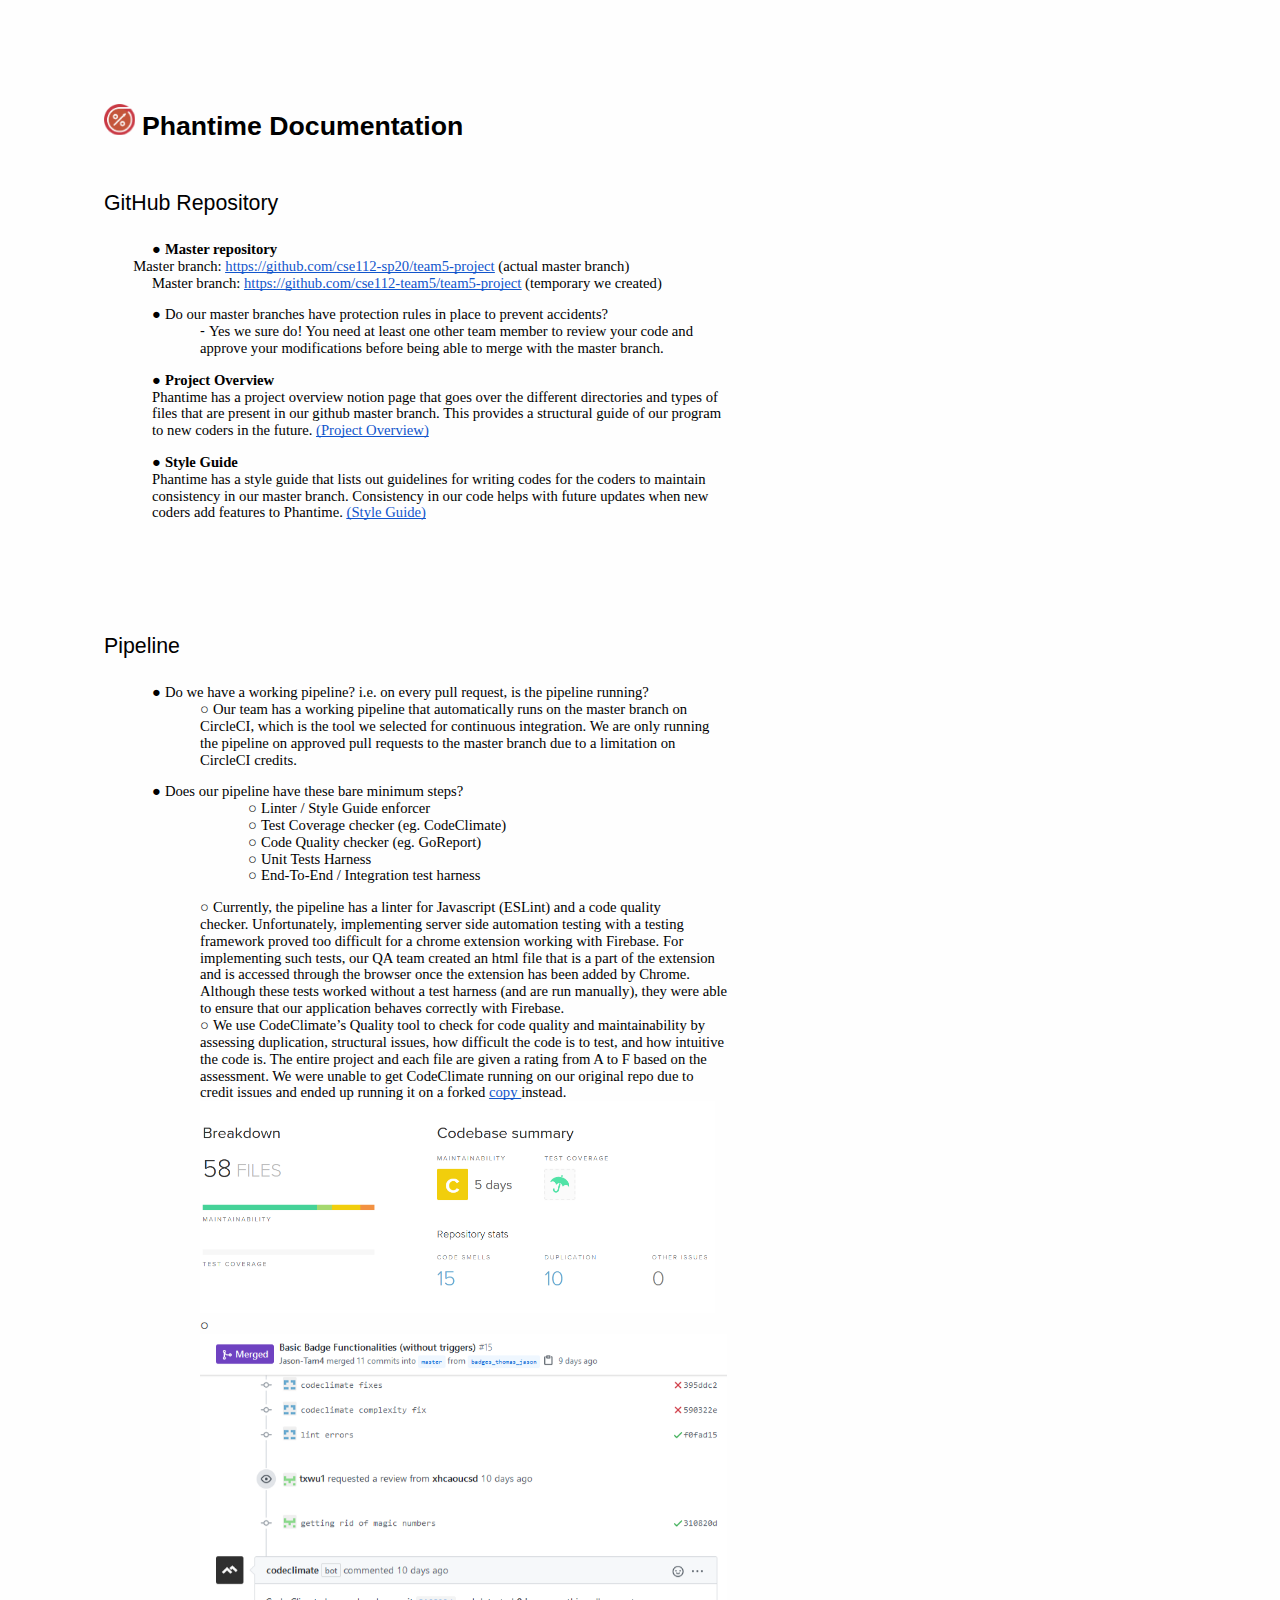
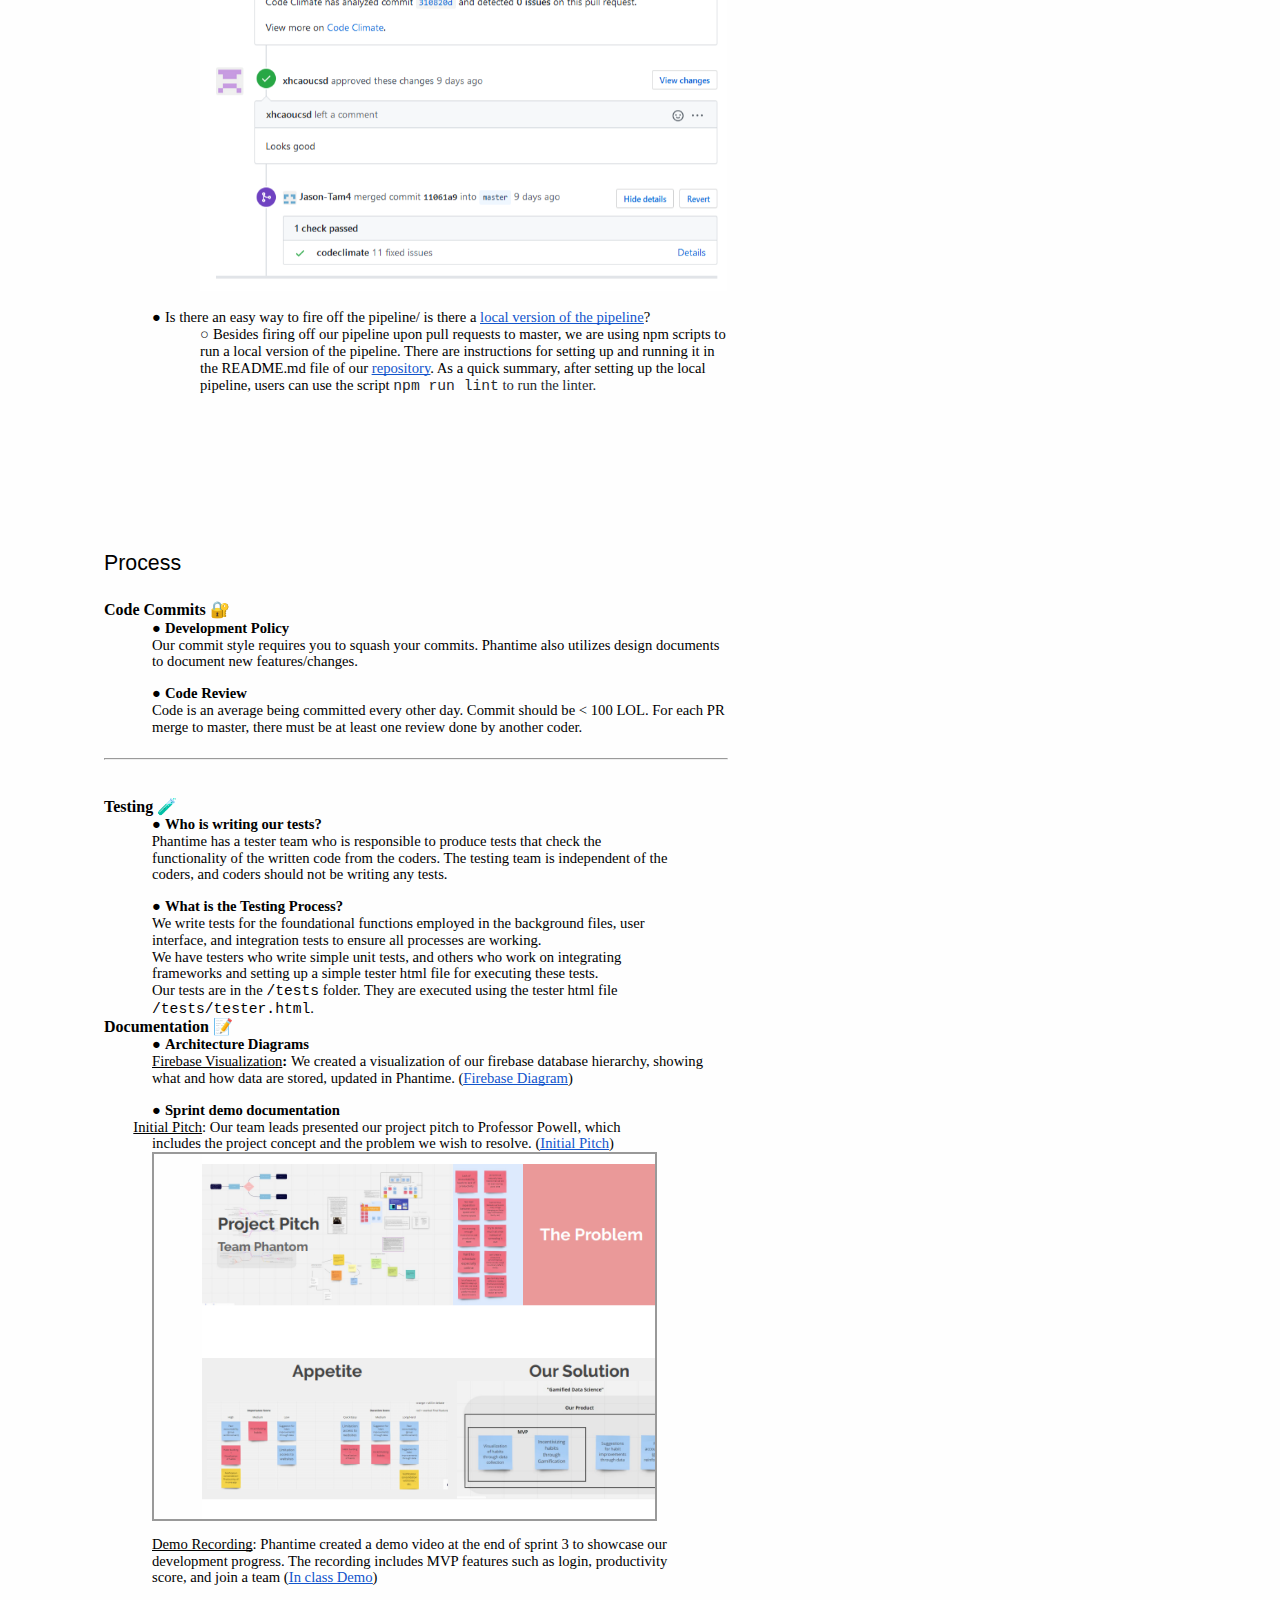
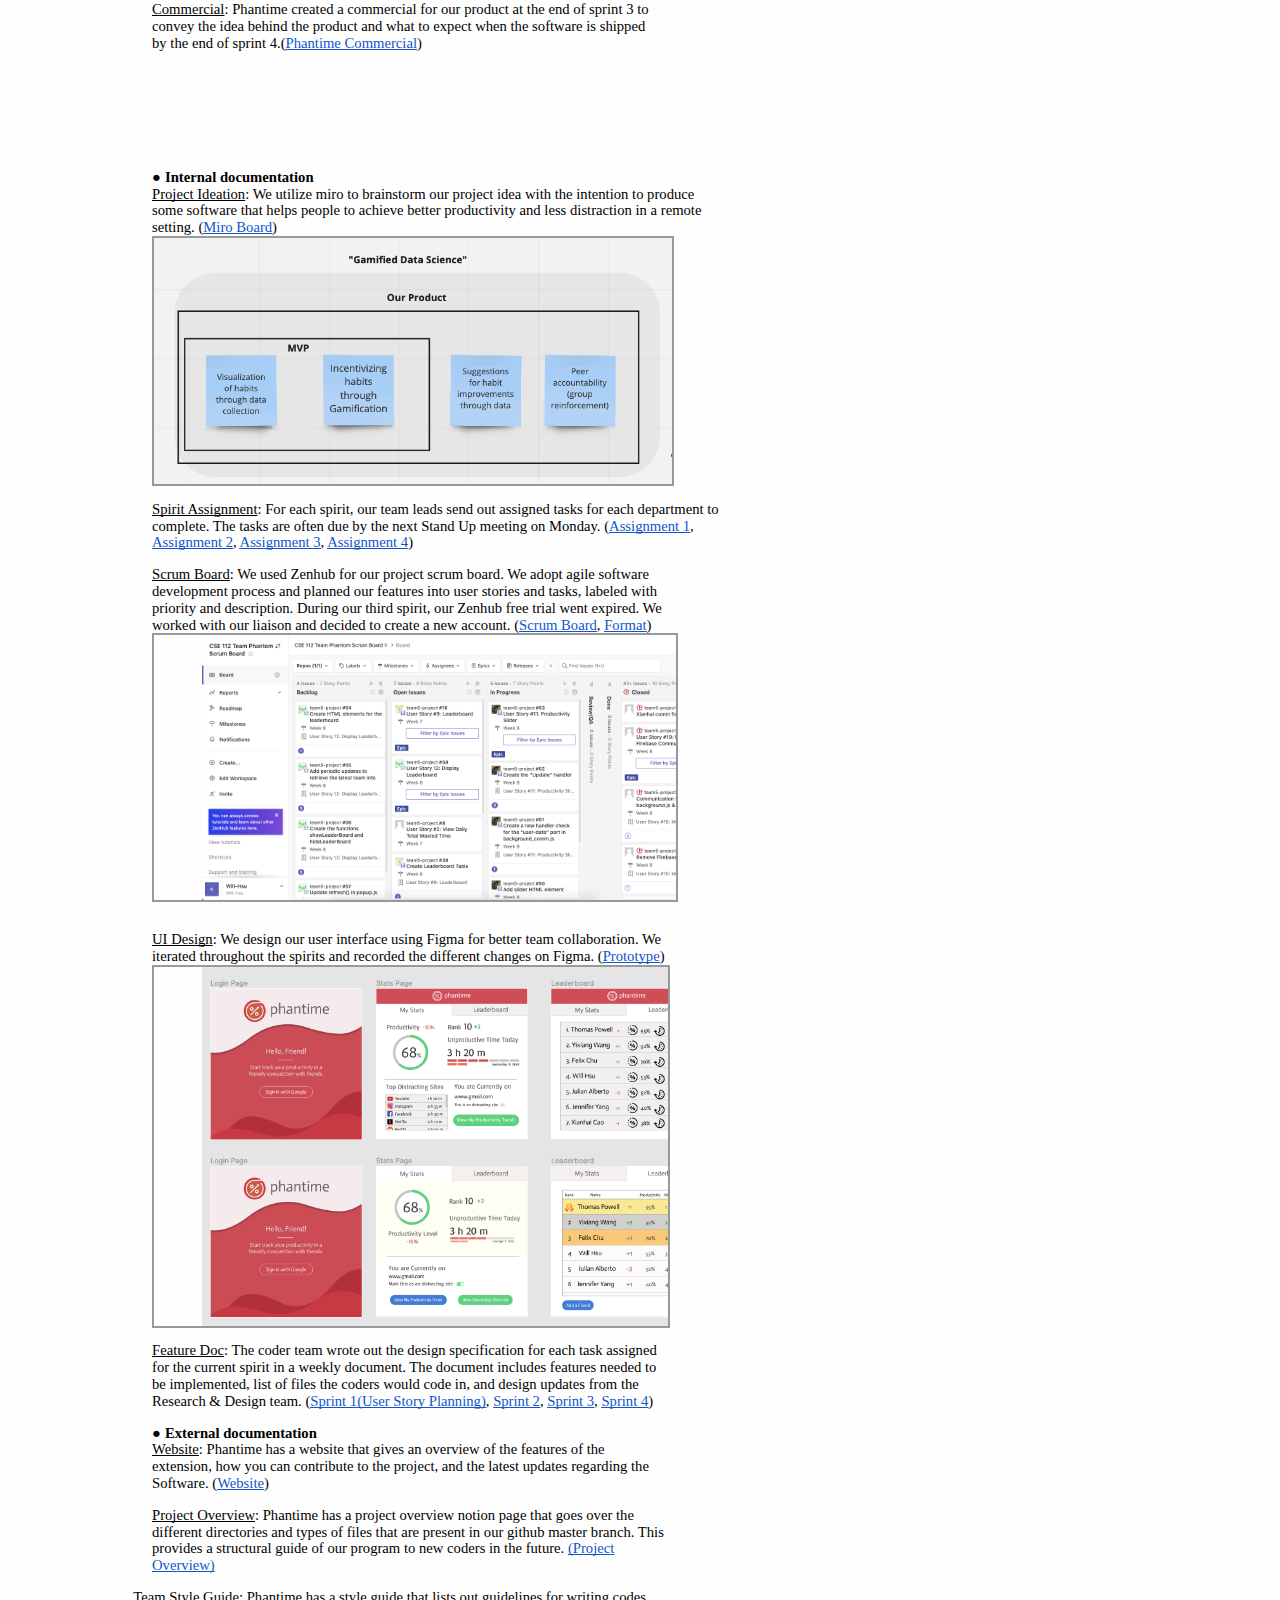
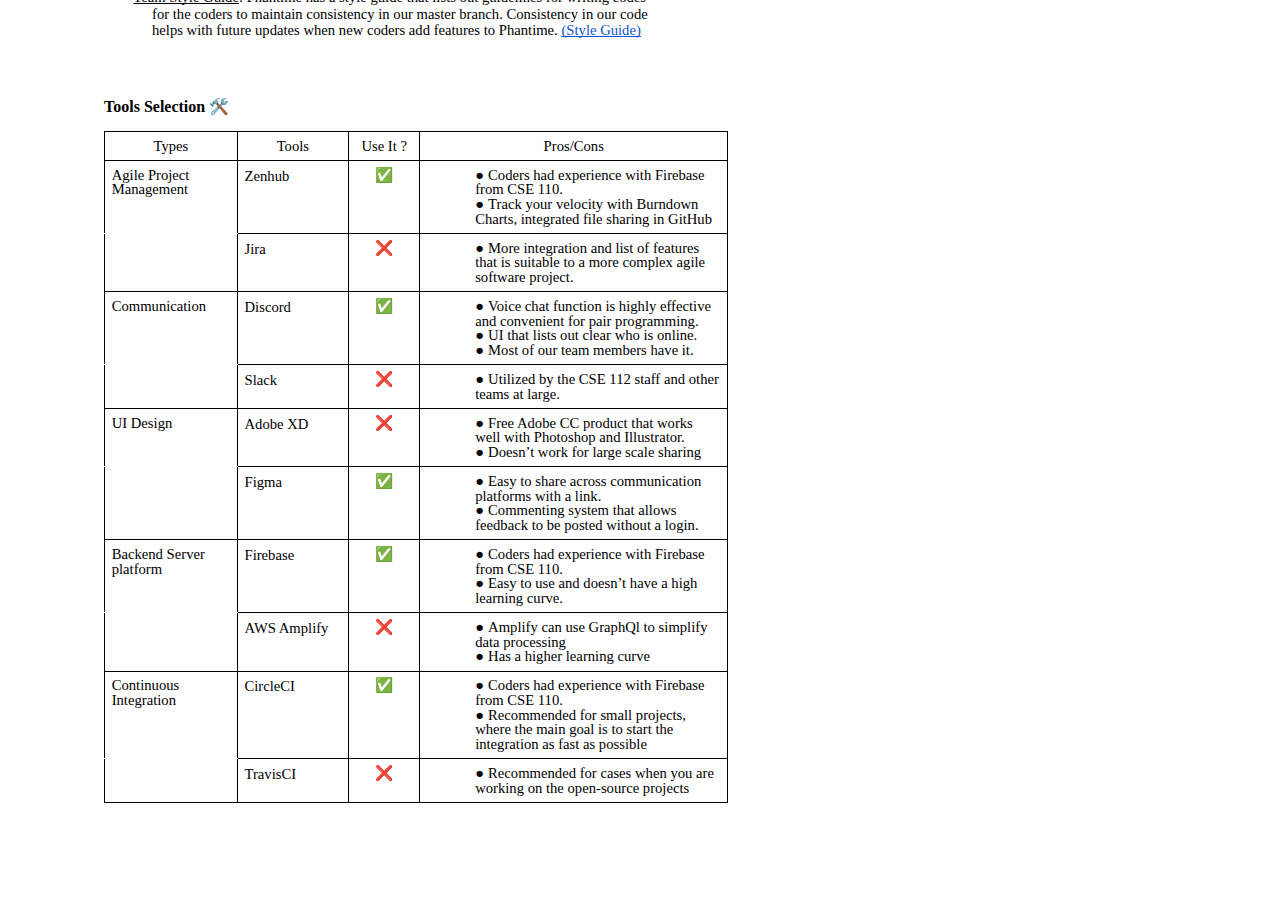
==== commit dbc8817c: "Updated doc page" ====
--- a/PhantimeDocumentation.html
+++ b/PhantimeDocumentation.html
@@ -1 +1 @@
-<html><head><meta content="text/html; charset=UTF-8" http-equiv="content-type"><style type="text/css">@import url('https://themes.googleusercontent.com/fonts/css?kit=ZWjJg3Z-BmxuodZeCNuZK1XXWJorhxyFDZ_kYLKF3KU');ul.lst-kix_hbpslpgf8lnf-2{list-style-type:none}.lst-kix_h68kacea660a-2>li:before{content:"\0025a0  "}ul.lst-kix_hbpslpgf8lnf-1{list-style-type:none}ul.lst-kix_hbpslpgf8lnf-4{list-style-type:none}ul.lst-kix_hbpslpgf8lnf-3{list-style-type:none}ul.lst-kix_fpaa95h2bluc-0{list-style-type:none}ul.lst-kix_hbpslpgf8lnf-0{list-style-type:none}.lst-kix_h68kacea660a-3>li:before{content:"\0025cf  "}.lst-kix_h68kacea660a-6>li:before{content:"\0025cf  "}ul.lst-kix_fpaa95h2bluc-4{list-style-type:none}ul.lst-kix_fpaa95h2bluc-3{list-style-type:none}ul.lst-kix_fpaa95h2bluc-2{list-style-type:none}ul.lst-kix_fpaa95h2bluc-1{list-style-type:none}.lst-kix_h68kacea660a-4>li:before{content:"\0025cb  "}ul.lst-kix_fpaa95h2bluc-8{list-style-type:none}ul.lst-kix_fpaa95h2bluc-7{list-style-type:none}.lst-kix_h68kacea660a-5>li:before{content:"\0025a0  "}ul.lst-kix_fpaa95h2bluc-6{list-style-type:none}ul.lst-kix_fpaa95h2bluc-5{list-style-type:none}.lst-kix_h68kacea660a-7>li:before{content:"\0025cb  "}ul.lst-kix_qgjnzr5fjdt7-5{list-style-type:none}ul.lst-kix_qgjnzr5fjdt7-6{list-style-type:none}ul.lst-kix_qgjnzr5fjdt7-7{list-style-type:none}ul.lst-kix_qgjnzr5fjdt7-8{list-style-type:none}ul.lst-kix_hbpslpgf8lnf-6{list-style-type:none}.lst-kix_h68kacea660a-8>li:before{content:"\0025a0  "}ul.lst-kix_qgjnzr5fjdt7-1{list-style-type:none}ul.lst-kix_hbpslpgf8lnf-5{list-style-type:none}ul.lst-kix_qgjnzr5fjdt7-2{list-style-type:none}ul.lst-kix_hbpslpgf8lnf-8{list-style-type:none}ul.lst-kix_qgjnzr5fjdt7-3{list-style-type:none}ul.lst-kix_hbpslpgf8lnf-7{list-style-type:none}ul.lst-kix_qgjnzr5fjdt7-4{list-style-type:none}.lst-kix_pln02xzh0mdd-6>li:before{content:"\0025cf  "}.lst-kix_pln02xzh0mdd-7>li:before{content:"\0025cb  "}.lst-kix_pln02xzh0mdd-5>li:before{content:"\0025a0  "}.lst-kix_69nyc780hids-6>li:before{content:"\0025cf  "}.lst-kix_pln02xzh0mdd-8>li:before{content:"\0025a0  "}ul.lst-kix_pln02xzh0mdd-1{list-style-type:none}ul.lst-kix_pln02xzh0mdd-0{list-style-type:none}.lst-kix_m8g4wu2ld6qm-2>li:before{content:"\0025a0  "}ul.lst-kix_pln02xzh0mdd-3{list-style-type:none}.lst-kix_69nyc780hids-7>li:before{content:"\0025cb  "}.lst-kix_69nyc780hids-8>li:before{content:"\0025a0  "}ul.lst-kix_pln02xzh0mdd-2{list-style-type:none}ul.lst-kix_pln02xzh0mdd-5{list-style-type:none}ul.lst-kix_pln02xzh0mdd-4{list-style-type:none}.lst-kix_m8g4wu2ld6qm-1>li:before{content:"\0025cb  "}ul.lst-kix_pln02xzh0mdd-7{list-style-type:none}ul.lst-kix_pln02xzh0mdd-6{list-style-type:none}ul.lst-kix_pln02xzh0mdd-8{list-style-type:none}.lst-kix_m8g4wu2ld6qm-0>li:before{content:"\0025cf  "}ul.lst-kix_xidx8tzc4q2e-3{list-style-type:none}ul.lst-kix_xidx8tzc4q2e-4{list-style-type:none}ul.lst-kix_xidx8tzc4q2e-5{list-style-type:none}ul.lst-kix_xidx8tzc4q2e-6{list-style-type:none}.lst-kix_h68kacea660a-0>li:before{content:"\0025cf  "}ul.lst-kix_xidx8tzc4q2e-0{list-style-type:none}ul.lst-kix_xidx8tzc4q2e-1{list-style-type:none}.lst-kix_h68kacea660a-1>li:before{content:"\0025cb  "}ul.lst-kix_xidx8tzc4q2e-2{list-style-type:none}ul.lst-kix_m1ekqxwy71y7-8{list-style-type:none}.lst-kix_hbpslpgf8lnf-0>li:before{content:"\0025cf  "}ul.lst-kix_m1ekqxwy71y7-6{list-style-type:none}ul.lst-kix_m1ekqxwy71y7-7{list-style-type:none}.lst-kix_m8g4wu2ld6qm-8>li:before{content:"\0025a0  "}.lst-kix_m8g4wu2ld6qm-3>li:before{content:"\0025cf  "}ul.lst-kix_raurt8iu6q5b-6{list-style-type:none}.lst-kix_69nyc780hids-5>li:before{content:"\0025a0  "}.lst-kix_pln02xzh0mdd-1>li:before{content:"\0025cb  "}ul.lst-kix_raurt8iu6q5b-5{list-style-type:none}ul.lst-kix_raurt8iu6q5b-8{list-style-type:none}ul.lst-kix_raurt8iu6q5b-7{list-style-type:none}.lst-kix_m8g4wu2ld6qm-4>li:before{content:"\0025cb  "}ul.lst-kix_m1ekqxwy71y7-0{list-style-type:none}ul.lst-kix_raurt8iu6q5b-2{list-style-type:none}ul.lst-kix_m1ekqxwy71y7-1{list-style-type:none}.lst-kix_69nyc780hids-3>li:before{content:"\0025cf  "}.lst-kix_69nyc780hids-4>li:before{content:"\0025cb  "}.lst-kix_pln02xzh0mdd-2>li:before{content:"\0025a0  "}.lst-kix_pln02xzh0mdd-3>li:before{content:"\0025cf  "}ul.lst-kix_raurt8iu6q5b-1{list-style-type:none}ul.lst-kix_raurt8iu6q5b-4{list-style-type:none}.lst-kix_m8g4wu2ld6qm-7>li:before{content:"\0025cb  "}ul.lst-kix_raurt8iu6q5b-3{list-style-type:none}.lst-kix_m8g4wu2ld6qm-5>li:before{content:"\0025a0  "}ul.lst-kix_m1ekqxwy71y7-4{list-style-type:none}ul.lst-kix_m1ekqxwy71y7-5{list-style-type:none}.lst-kix_69nyc780hids-2>li:before{content:"\0025a0  "}.lst-kix_pln02xzh0mdd-4>li:before{content:"\0025cb  "}ul.lst-kix_m1ekqxwy71y7-2{list-style-type:none}ul.lst-kix_raurt8iu6q5b-0{list-style-type:none}ul.lst-kix_m1ekqxwy71y7-3{list-style-type:none}.lst-kix_m8g4wu2ld6qm-6>li:before{content:"\0025cf  "}.lst-kix_69nyc780hids-0>li:before{content:"\0025cf  "}ul.lst-kix_qgjnzr5fjdt7-0{list-style-type:none}.lst-kix_eangwecbwjig-3>li:before{content:"\0025cf  "}.lst-kix_eangwecbwjig-5>li:before{content:"\0025a0  "}.lst-kix_69nyc780hids-1>li:before{content:"\0025cb  "}.lst-kix_eangwecbwjig-2>li:before{content:"\0025a0  "}.lst-kix_eangwecbwjig-6>li:before{content:"\0025cf  "}ul.lst-kix_69nyc780hids-8{list-style-type:none}ul.lst-kix_69nyc780hids-7{list-style-type:none}.lst-kix_pln02xzh0mdd-0>li:before{content:"\0025cf  "}.lst-kix_eangwecbwjig-4>li:before{content:"\0025cb  "}ul.lst-kix_69nyc780hids-0{list-style-type:none}ul.lst-kix_69nyc780hids-2{list-style-type:none}ul.lst-kix_69nyc780hids-1{list-style-type:none}ul.lst-kix_69nyc780hids-4{list-style-type:none}ul.lst-kix_69nyc780hids-3{list-style-type:none}ul.lst-kix_69nyc780hids-6{list-style-type:none}ul.lst-kix_69nyc780hids-5{list-style-type:none}.lst-kix_eangwecbwjig-7>li:before{content:"\0025cb  "}.lst-kix_ixa5yy28fqc7-7>li:before{content:"\0025cb  "}.lst-kix_eangwecbwjig-8>li:before{content:"\0025a0  "}ul.lst-kix_ixa5yy28fqc7-0{list-style-type:none}.lst-kix_ixa5yy28fqc7-6>li:before{content:"\0025cf  "}ul.lst-kix_ixa5yy28fqc7-7{list-style-type:none}ul.lst-kix_x3of4p6af3ty-0{list-style-type:none}.lst-kix_raurt8iu6q5b-7>li:before{content:"\0025cb  "}ul.lst-kix_ixa5yy28fqc7-8{list-style-type:none}ul.lst-kix_x3of4p6af3ty-1{list-style-type:none}.lst-kix_ixa5yy28fqc7-2>li:before{content:"\0025a0  "}.lst-kix_ixa5yy28fqc7-4>li:before{content:"\0025cb  "}ul.lst-kix_ixa5yy28fqc7-5{list-style-type:none}ul.lst-kix_ixa5yy28fqc7-6{list-style-type:none}ul.lst-kix_ixa5yy28fqc7-3{list-style-type:none}ul.lst-kix_x3of4p6af3ty-4{list-style-type:none}ul.lst-kix_ixa5yy28fqc7-4{list-style-type:none}ul.lst-kix_x3of4p6af3ty-5{list-style-type:none}ul.lst-kix_ixa5yy28fqc7-1{list-style-type:none}ul.lst-kix_x3of4p6af3ty-2{list-style-type:none}ul.lst-kix_ixa5yy28fqc7-2{list-style-type:none}ul.lst-kix_x3of4p6af3ty-3{list-style-type:none}ul.lst-kix_x3of4p6af3ty-8{list-style-type:none}.lst-kix_raurt8iu6q5b-3>li:before{content:"\0025cf  "}.lst-kix_ixa5yy28fqc7-0>li:before{content:"\0025cf  "}ul.lst-kix_x3of4p6af3ty-6{list-style-type:none}ul.lst-kix_x3of4p6af3ty-7{list-style-type:none}.lst-kix_raurt8iu6q5b-1>li:before{content:"\0025cb  "}.lst-kix_raurt8iu6q5b-5>li:before{content:"\0025a0  "}ul.lst-kix_i3a0co5yklxj-4{list-style-type:none}ul.lst-kix_i3a0co5yklxj-3{list-style-type:none}.lst-kix_m1ekqxwy71y7-5>li:before{content:"\0025a0  "}ul.lst-kix_i3a0co5yklxj-2{list-style-type:none}ul.lst-kix_i3a0co5yklxj-1{list-style-type:none}.lst-kix_eangwecbwjig-1>li:before{content:"\0025cb  "}ul.lst-kix_i3a0co5yklxj-0{list-style-type:none}.lst-kix_m1ekqxwy71y7-7>li:before{content:"\0025cb  "}ul.lst-kix_i3a0co5yklxj-8{list-style-type:none}ul.lst-kix_i3a0co5yklxj-7{list-style-type:none}ul.lst-kix_i3a0co5yklxj-6{list-style-type:none}ul.lst-kix_i3a0co5yklxj-5{list-style-type:none}ul.lst-kix_8y2zxczgg5d2-3{list-style-type:none}ul.lst-kix_8y2zxczgg5d2-2{list-style-type:none}ul.lst-kix_8y2zxczgg5d2-1{list-style-type:none}ul.lst-kix_8y2zxczgg5d2-0{list-style-type:none}.lst-kix_hbpslpgf8lnf-2>li:before{content:"\0025a0  "}ul.lst-kix_xidx8tzc4q2e-7{list-style-type:none}ul.lst-kix_xidx8tzc4q2e-8{list-style-type:none}.lst-kix_8y2zxczgg5d2-2>li:before{content:"\0025a0  "}.lst-kix_8y2zxczgg5d2-6>li:before{content:"\0025cf  "}.lst-kix_fpaa95h2bluc-2>li:before{content:"\0025a0  "}.lst-kix_x3of4p6af3ty-5>li:before{content:"\0025a0  "}.lst-kix_hbpslpgf8lnf-4>li:before{content:"\0025cb  "}.lst-kix_8y2zxczgg5d2-0>li:before{content:"\0025cf  "}.lst-kix_8y2zxczgg5d2-8>li:before{content:"\0025a0  "}.lst-kix_fpaa95h2bluc-0>li:before{content:"\0025cf  "}.lst-kix_x3of4p6af3ty-7>li:before{content:"\0025cb  "}.lst-kix_fpaa95h2bluc-8>li:before{content:"\0025a0  "}.lst-kix_hbpslpgf8lnf-6>li:before{content:"\0025cf  "}.lst-kix_hbpslpgf8lnf-8>li:before{content:"\0025a0  "}.lst-kix_i3a0co5yklxj-5>li:before{content:"\0025a0  "}.lst-kix_i3a0co5yklxj-7>li:before{content:"\0025cb  "}.lst-kix_8y2zxczgg5d2-4>li:before{content:"\0025cb  "}ul.lst-kix_zhjqmxt8r77y-8{list-style-type:none}ul.lst-kix_zhjqmxt8r77y-7{list-style-type:none}ul.lst-kix_zhjqmxt8r77y-6{list-style-type:none}.lst-kix_4ts8ddktbzzw-3>li:before{content:"-  "}.lst-kix_m1ekqxwy71y7-3>li:before{content:"\0025cf  "}.lst-kix_4ts8ddktbzzw-1>li:before{content:"-  "}.lst-kix_m1ekqxwy71y7-1>li:before{content:"\0025cb  "}.lst-kix_i3a0co5yklxj-3>li:before{content:"\0025cf  "}.lst-kix_fpaa95h2bluc-6>li:before{content:"\0025cf  "}ul.lst-kix_zhjqmxt8r77y-5{list-style-type:none}ul.lst-kix_zhjqmxt8r77y-4{list-style-type:none}ul.lst-kix_zhjqmxt8r77y-3{list-style-type:none}.lst-kix_i3a0co5yklxj-1>li:before{content:"\0025cb  "}ul.lst-kix_zhjqmxt8r77y-2{list-style-type:none}ul.lst-kix_zhjqmxt8r77y-1{list-style-type:none}ul.lst-kix_zhjqmxt8r77y-0{list-style-type:none}.lst-kix_fpaa95h2bluc-4>li:before{content:"\0025cb  "}.lst-kix_zhjqmxt8r77y-2>li:before{content:"\0025a0  "}.lst-kix_qgjnzr5fjdt7-3>li:before{content:"\0025cf  "}.lst-kix_xidx8tzc4q2e-1>li:before{content:"\0025cb  "}.lst-kix_xidx8tzc4q2e-2>li:before{content:"\0025a0  "}.lst-kix_qgjnzr5fjdt7-2>li:before{content:"\0025a0  "}.lst-kix_qgjnzr5fjdt7-4>li:before{content:"\0025cb  "}.lst-kix_zhjqmxt8r77y-1>li:before{content:"\0025cb  "}.lst-kix_zhjqmxt8r77y-5>li:before{content:"\0025a0  "}.lst-kix_zhjqmxt8r77y-6>li:before{content:"\0025cf  "}.lst-kix_qgjnzr5fjdt7-7>li:before{content:"\0025cb  "}.lst-kix_xidx8tzc4q2e-6>li:before{content:"\0025cf  "}.lst-kix_qgjnzr5fjdt7-6>li:before{content:"\0025cf  "}.lst-kix_zhjqmxt8r77y-0>li:before{content:"\0025cf  "}.lst-kix_zhjqmxt8r77y-8>li:before{content:"\0025a0  "}.lst-kix_xidx8tzc4q2e-0>li:before{content:"\0025cf  "}.lst-kix_qgjnzr5fjdt7-5>li:before{content:"\0025a0  "}.lst-kix_xidx8tzc4q2e-7>li:before{content:"\0025cb  "}.lst-kix_xidx8tzc4q2e-8>li:before{content:"\0025a0  "}.lst-kix_zhjqmxt8r77y-7>li:before{content:"\0025cb  "}.lst-kix_4ts8ddktbzzw-6>li:before{content:"-  "}.lst-kix_4ts8ddktbzzw-7>li:before{content:"-  "}.lst-kix_4ts8ddktbzzw-4>li:before{content:"-  "}.lst-kix_4ts8ddktbzzw-8>li:before{content:"-  "}.lst-kix_xidx8tzc4q2e-5>li:before{content:"\0025a0  "}.lst-kix_qgjnzr5fjdt7-0>li:before{content:"\0025cf  "}.lst-kix_qgjnzr5fjdt7-1>li:before{content:"\0025cb  "}.lst-kix_4ts8ddktbzzw-5>li:before{content:"-  "}.lst-kix_auah7h6dh6wy-5>li:before{content:"\0025a0  "}.lst-kix_xidx8tzc4q2e-3>li:before{content:"\0025cf  "}.lst-kix_xidx8tzc4q2e-4>li:before{content:"\0025cb  "}.lst-kix_auah7h6dh6wy-3>li:before{content:"\0025cf  "}.lst-kix_auah7h6dh6wy-4>li:before{content:"\0025cb  "}.lst-kix_auah7h6dh6wy-2>li:before{content:"\0025a0  "}.lst-kix_auah7h6dh6wy-0>li:before{content:"\0025cf  "}.lst-kix_auah7h6dh6wy-1>li:before{content:"\0025cb  "}.lst-kix_qgjnzr5fjdt7-8>li:before{content:"\0025a0  "}.lst-kix_x3of4p6af3ty-4>li:before{content:"\0025cb  "}.lst-kix_x3of4p6af3ty-3>li:before{content:"\0025cf  "}.lst-kix_x3of4p6af3ty-0>li:before{content:"\0025cf  "}.lst-kix_x3of4p6af3ty-2>li:before{content:"\0025a0  "}.lst-kix_x3of4p6af3ty-1>li:before{content:"\0025cb  "}ul.lst-kix_8y2zxczgg5d2-7{list-style-type:none}ul.lst-kix_8y2zxczgg5d2-6{list-style-type:none}ul.lst-kix_8y2zxczgg5d2-5{list-style-type:none}ul.lst-kix_8y2zxczgg5d2-4{list-style-type:none}ul.lst-kix_8y2zxczgg5d2-8{list-style-type:none}ul.lst-kix_m8g4wu2ld6qm-8{list-style-type:none}ul.lst-kix_m8g4wu2ld6qm-7{list-style-type:none}ul.lst-kix_m8g4wu2ld6qm-6{list-style-type:none}ul.lst-kix_m8g4wu2ld6qm-5{list-style-type:none}ul.lst-kix_m8g4wu2ld6qm-4{list-style-type:none}ul.lst-kix_m8g4wu2ld6qm-3{list-style-type:none}ul.lst-kix_auah7h6dh6wy-6{list-style-type:none}ul.lst-kix_auah7h6dh6wy-5{list-style-type:none}ul.lst-kix_auah7h6dh6wy-4{list-style-type:none}ul.lst-kix_auah7h6dh6wy-3{list-style-type:none}ul.lst-kix_auah7h6dh6wy-2{list-style-type:none}ul.lst-kix_auah7h6dh6wy-1{list-style-type:none}.lst-kix_auah7h6dh6wy-6>li:before{content:"\0025cf  "}ul.lst-kix_auah7h6dh6wy-0{list-style-type:none}.lst-kix_auah7h6dh6wy-7>li:before{content:"\0025cb  "}.lst-kix_auah7h6dh6wy-8>li:before{content:"\0025a0  "}.lst-kix_zhjqmxt8r77y-4>li:before{content:"\0025cb  "}ul.lst-kix_auah7h6dh6wy-8{list-style-type:none}.lst-kix_zhjqmxt8r77y-3>li:before{content:"\0025cf  "}ul.lst-kix_auah7h6dh6wy-7{list-style-type:none}.lst-kix_ixa5yy28fqc7-8>li:before{content:"\0025a0  "}.lst-kix_ixa5yy28fqc7-5>li:before{content:"\0025a0  "}.lst-kix_ixa5yy28fqc7-3>li:before{content:"\0025cf  "}.lst-kix_raurt8iu6q5b-6>li:before{content:"\0025cf  "}.lst-kix_raurt8iu6q5b-8>li:before{content:"\0025a0  "}.lst-kix_raurt8iu6q5b-2>li:before{content:"\0025a0  "}.lst-kix_raurt8iu6q5b-4>li:before{content:"\0025cb  "}.lst-kix_ixa5yy28fqc7-1>li:before{content:"\0025cb  "}.lst-kix_m1ekqxwy71y7-6>li:before{content:"\0025cf  "}.lst-kix_eangwecbwjig-0>li:before{content:"\0025cf  "}.lst-kix_m1ekqxwy71y7-8>li:before{content:"\0025a0  "}ul.lst-kix_m8g4wu2ld6qm-2{list-style-type:none}ul.lst-kix_m8g4wu2ld6qm-1{list-style-type:none}ul.lst-kix_eangwecbwjig-1{list-style-type:none}ul.lst-kix_m8g4wu2ld6qm-0{list-style-type:none}ul.lst-kix_eangwecbwjig-0{list-style-type:none}ul.lst-kix_eangwecbwjig-3{list-style-type:none}ul.lst-kix_eangwecbwjig-2{list-style-type:none}ul.lst-kix_eangwecbwjig-5{list-style-type:none}ul.lst-kix_eangwecbwjig-4{list-style-type:none}ul.lst-kix_eangwecbwjig-7{list-style-type:none}ul.lst-kix_eangwecbwjig-6{list-style-type:none}.lst-kix_raurt8iu6q5b-0>li:before{content:"\0025cf  "}ul.lst-kix_eangwecbwjig-8{list-style-type:none}.lst-kix_hbpslpgf8lnf-3>li:before{content:"\0025cf  "}.lst-kix_hbpslpgf8lnf-1>li:before{content:"\0025cb  "}ul.lst-kix_4ts8ddktbzzw-6{list-style-type:none}.lst-kix_8y2zxczgg5d2-5>li:before{content:"\0025a0  "}.lst-kix_fpaa95h2bluc-1>li:before{content:"\0025cb  "}ul.lst-kix_4ts8ddktbzzw-7{list-style-type:none}ul.lst-kix_4ts8ddktbzzw-8{list-style-type:none}.lst-kix_fpaa95h2bluc-3>li:before{content:"\0025cf  "}.lst-kix_8y2zxczgg5d2-1>li:before{content:"\0025cb  "}ul.lst-kix_4ts8ddktbzzw-0{list-style-type:none}ul.lst-kix_4ts8ddktbzzw-1{list-style-type:none}.lst-kix_x3of4p6af3ty-6>li:before{content:"\0025cf  "}ul.lst-kix_h68kacea660a-0{list-style-type:none}.lst-kix_hbpslpgf8lnf-5>li:before{content:"\0025a0  "}ul.lst-kix_4ts8ddktbzzw-2{list-style-type:none}.lst-kix_8y2zxczgg5d2-7>li:before{content:"\0025cb  "}ul.lst-kix_4ts8ddktbzzw-3{list-style-type:none}ul.lst-kix_4ts8ddktbzzw-4{list-style-type:none}ul.lst-kix_4ts8ddktbzzw-5{list-style-type:none}.lst-kix_hbpslpgf8lnf-7>li:before{content:"\0025cb  "}.lst-kix_i3a0co5yklxj-4>li:before{content:"\0025cb  "}ul.lst-kix_h68kacea660a-5{list-style-type:none}ul.lst-kix_h68kacea660a-6{list-style-type:none}ul.lst-kix_h68kacea660a-7{list-style-type:none}.lst-kix_x3of4p6af3ty-8>li:before{content:"\0025a0  "}ul.lst-kix_h68kacea660a-8{list-style-type:none}.lst-kix_i3a0co5yklxj-6>li:before{content:"\0025cf  "}ul.lst-kix_h68kacea660a-1{list-style-type:none}ul.lst-kix_h68kacea660a-2{list-style-type:none}ul.lst-kix_h68kacea660a-3{list-style-type:none}ul.lst-kix_h68kacea660a-4{list-style-type:none}.lst-kix_i3a0co5yklxj-8>li:before{content:"\0025a0  "}.lst-kix_8y2zxczgg5d2-3>li:before{content:"\0025cf  "}.lst-kix_4ts8ddktbzzw-0>li:before{content:"-  "}.lst-kix_m1ekqxwy71y7-4>li:before{content:"\0025cb  "}.lst-kix_4ts8ddktbzzw-2>li:before{content:"-  "}.lst-kix_m1ekqxwy71y7-2>li:before{content:"\0025a0  "}.lst-kix_m1ekqxwy71y7-0>li:before{content:"\0025cf  "}.lst-kix_fpaa95h2bluc-7>li:before{content:"\0025cb  "}.lst-kix_i3a0co5yklxj-2>li:before{content:"\0025a0  "}.lst-kix_i3a0co5yklxj-0>li:before{content:"\0025cf  "}.lst-kix_fpaa95h2bluc-5>li:before{content:"\0025a0  "}ol{margin:0;padding:0}table td,table th{padding:0}.c26{border-right-style:solid;padding:5pt 5pt 5pt 5pt;border-bottom-color:#000000;border-top-width:1pt;border-right-width:1pt;border-left-color:#000000;vertical-align:top;border-right-color:#000000;border-left-width:1pt;border-top-style:solid;border-left-style:solid;border-bottom-width:1pt;width:93pt;border-top-color:#ffffff;border-bottom-style:solid}.c21{border-right-style:solid;padding:5pt 5pt 5pt 5pt;border-bottom-color:#ffffff;border-top-width:1pt;border-right-width:1pt;border-left-color:#000000;vertical-align:top;border-right-color:#000000;border-left-width:1pt;border-top-style:solid;border-left-style:solid;border-bottom-width:1pt;width:93pt;border-top-color:#000000;border-bottom-style:solid}.c17{border-right-style:solid;padding:5pt 5pt 5pt 5pt;border-bottom-color:#000000;border-top-width:1pt;border-right-width:1pt;border-left-color:#000000;vertical-align:top;border-right-color:#000000;border-left-width:1pt;border-top-style:solid;border-left-style:solid;border-bottom-width:1pt;width:48.8pt;border-top-color:#000000;border-bottom-style:solid}.c36{border-right-style:solid;padding:5pt 5pt 5pt 5pt;border-bottom-color:#000000;border-top-width:1pt;border-right-width:1pt;border-left-color:#000000;vertical-align:top;border-right-color:#000000;border-left-width:1pt;border-top-style:solid;border-left-style:solid;border-bottom-width:1pt;width:93pt;border-top-color:#000000;border-bottom-style:solid}.c27{border-right-style:solid;padding:5pt 5pt 5pt 5pt;border-bottom-color:#000000;border-top-width:1pt;border-right-width:1pt;border-left-color:#000000;vertical-align:top;border-right-color:#000000;border-left-width:1pt;border-top-style:solid;border-left-style:solid;border-bottom-width:1pt;width:246pt;border-top-color:#000000;border-bottom-style:solid}.c14{border-right-style:solid;padding:5pt 5pt 5pt 5pt;border-bottom-color:#000000;border-top-width:1pt;border-right-width:1pt;border-left-color:#000000;vertical-align:top;border-right-color:#000000;border-left-width:1pt;border-top-style:solid;border-left-style:solid;border-bottom-width:1pt;width:80.2pt;border-top-color:#000000;border-bottom-style:solid}.c2{-webkit-text-decoration-skip:none;color:#1155cc;font-weight:400;text-decoration:underline;vertical-align:baseline;text-decoration-skip-ink:none;font-size:11pt;font-family:"Nunito";font-style:normal}.c7{padding-top:0pt;text-indent:36pt;padding-bottom:0pt;line-height:1.15;orphans:2;widows:2;text-align:left;height:11pt}.c34{padding-top:18pt;padding-bottom:6pt;line-height:1.15;page-break-after:avoid;orphans:2;widows:2;text-align:left;height:16pt}.c19{margin-left:36pt;padding-top:0pt;padding-bottom:0pt;line-height:1.0;orphans:2;widows:2;text-align:left}.c3{color:#000000;font-weight:700;text-decoration:none;vertical-align:baseline;font-size:11pt;font-family:"Nunito";font-style:normal}.c8{padding-top:0pt;text-indent:36pt;padding-bottom:0pt;line-height:1.15;orphans:2;widows:2;text-align:left}.c0{color:#000000;font-weight:400;text-decoration:none;vertical-align:baseline;font-size:11pt;font-family:"Nunito";font-style:normal}.c4{margin-left:36pt;padding-top:0pt;padding-bottom:0pt;line-height:1.15;orphans:2;widows:2;text-align:left}.c37{padding-top:18pt;padding-bottom:6pt;line-height:1.15;page-break-after:avoid;orphans:2;widows:2;text-align:left}.c11{padding-top:0pt;padding-bottom:0pt;line-height:1.15;orphans:2;widows:2;text-align:left;height:11pt}.c10{color:#000000;font-weight:400;text-decoration:none;vertical-align:baseline;font-size:16pt;font-family:"Arial";font-style:normal}.c42{padding-top:0pt;padding-bottom:6pt;line-height:1.15;page-break-after:avoid;orphans:2;widows:2;text-align:left}.c18{padding-top:0pt;padding-bottom:0pt;line-height:1.15;orphans:2;widows:2;text-align:left}.c9{padding-top:0pt;padding-bottom:0pt;line-height:1.0;orphans:2;widows:2;text-align:center}.c33{padding-top:0pt;padding-bottom:0pt;line-height:1.0;orphans:2;widows:2;text-align:left}.c35{padding-top:0pt;padding-bottom:0pt;line-height:1.0;text-align:left}.c22{-webkit-text-decoration-skip:none;color:#1155cc;text-decoration:underline;text-decoration-skip-ink:none}.c30{color:#000000;vertical-align:baseline;font-size:11pt;font-style:normal}.c29{color:#000000;text-decoration:none;vertical-align:baseline;font-style:normal}.c38{border-spacing:0;border-collapse:collapse;margin-right:auto}.c28{background-color:#fefefe;max-width:468pt;padding:72pt 72pt 72pt 72pt}.c44{font-weight:400;font-size:20pt;font-family:"Arial"}.c23{text-decoration-skip-ink:none;-webkit-text-decoration-skip:none;text-decoration:underline}.c41{font-weight:400;text-decoration:none;font-family:"Arial"}.c31{font-weight:400;font-family:"Courier New"}.c20{font-weight:700;font-family:"Nunito"}.c12{font-weight:400;font-family:"Nunito"}.c25{color:inherit;text-decoration:inherit}.c15{padding:0;margin:0}.c43{border:1px solid black;margin:5px}.c40{background-color:#ffff00}.c13{color:#24292e}.c6{font-size:12pt}.c24{font-weight:700}.c1{height:0pt}.c32{margin-left:108pt}.c16{height:11pt}.c39{margin-left:72pt}.c5{padding-left:0pt}.title{padding-top:0pt;color:#000000;font-size:26pt;padding-bottom:3pt;font-family:"Arial";line-height:1.15;page-break-after:avoid;orphans:2;widows:2;text-align:left}.subtitle{padding-top:0pt;color:#666666;font-size:15pt;padding-bottom:16pt;font-family:"Arial";line-height:1.15;page-break-after:avoid;orphans:2;widows:2;text-align:left}li{color:#000000;font-size:11pt;font-family:"Arial"}p{margin:0;color:#000000;font-size:11pt;font-family:"Arial"}h1{padding-top:20pt;color:#000000;font-size:20pt;padding-bottom:6pt;font-family:"Arial";line-height:1.15;page-break-after:avoid;orphans:2;widows:2;text-align:left}h2{padding-top:18pt;color:#000000;font-size:16pt;padding-bottom:6pt;font-family:"Arial";line-height:1.15;page-break-after:avoid;orphans:2;widows:2;text-align:left}h3{padding-top:16pt;color:#434343;font-size:14pt;padding-bottom:4pt;font-family:"Arial";line-height:1.15;page-break-after:avoid;orphans:2;widows:2;text-align:left}h4{padding-top:14pt;color:#666666;font-size:12pt;padding-bottom:4pt;font-family:"Arial";line-height:1.15;page-break-after:avoid;orphans:2;widows:2;text-align:left}h5{padding-top:12pt;color:#666666;font-size:11pt;padding-bottom:4pt;font-family:"Arial";line-height:1.15;page-break-after:avoid;orphans:2;widows:2;text-align:left}h6{padding-top:12pt;color:#666666;font-size:11pt;padding-bottom:4pt;font-family:"Arial";line-height:1.15;page-break-after:avoid;font-style:italic;orphans:2;widows:2;text-align:left}</style></head><body class="c28"><h1 class="c42" id="h.kgeq85ktfbnd"><span style="overflow: hidden; display: inline-block; margin: 0.00px 0.00px; border: 0.00px solid #000000; transform: rotate(0.00rad) translateZ(0px); -webkit-transform: rotate(0.00rad) translateZ(0px); width: 30.50px; height: 30.50px;"><img alt="" src="images/image2.png" style="width: 30.50px; height: 30.50px; margin-left: 0.00px; margin-top: 0.00px; transform: rotate(0.00rad) translateZ(0px); -webkit-transform: rotate(0.00rad) translateZ(0px);" title=""></span><span class="c24">&nbsp;Phantime Documentation </span></h1><h2 class="c37" id="h.owdk9caiuqbi"><span class="c10">GitHub Repository</span></h2><ul class="c15 lst-kix_x3of4p6af3ty-0 start"><li class="c4 c5"><span class="c20">M</span><span class="c3">aster repository</span></li></ul><p class="c18"><span class="c12">&nbsp;&nbsp;&nbsp;&nbsp;&nbsp;&nbsp;&nbsp;&nbsp;Master branch: </span><span class="c22 c12"><a class="c25" href="https://www.google.com/url?q=https://github.com/cse112-sp20/team5-project&amp;sa=D&amp;ust=1591657884924000">https://github.com/cse112-sp20/team5-project</a></span><span class="c0">&nbsp;(actual master branch)</span></p><p class="c8"><span class="c12">Master branch: </span><span class="c22 c12"><a class="c25" href="https://www.google.com/url?q=https://github.com/cse112-sp20/team5-project&amp;sa=D&amp;ust=1591657884924000">https://github.com/cse112-team5/team5-project</a></span><span class="c0">&nbsp;(temporary we created)</span></p><p class="c7"><span class="c0"></span></p><ul class="c15 lst-kix_x3of4p6af3ty-0"><li class="c4 c5"><span class="c12">Do our master branches have protection rules in place to prevent accidents? </span></li></ul><ul class="c15 lst-kix_4ts8ddktbzzw-0 start"><li class="c18 c39 c5"><span class="c0">Yes we sure do! You need at least one other team member to review your code and approve your modifications before being able to merge with the master branch.</span></li></ul><p class="c11"><span class="c0"></span></p><ul class="c15 lst-kix_m8g4wu2ld6qm-0 start"><li class="c4 c5"><span class="c20">Project Overview</span></li></ul><p class="c4"><span class="c12">Phantime has a project overview notion page that goes over the different directories and types of files that are present in our github master branch. This provides a structural guide of our program to new coders in the future. </span><span class="c22 c12"><a class="c25" href="https://www.google.com/url?q=https://www.notion.so/Phantime-Project-Overview-99bacfea8831405ca164ac430f5ccf82&amp;sa=D&amp;ust=1591657884925000">(Project Overview</a></span><span class="c2">)</span></p><p class="c11"><span class="c0"></span></p><ul class="c15 lst-kix_eangwecbwjig-0 start"><li class="c4 c5"><span class="c20">Style Guide</span></li></ul><p class="c4"><span class="c12">Phantime has a style guide that lists out guidelines for writing codes for the coders to maintain consistency in our master branch. Consistency in our code helps with future updates when new coders add features to Phantime. </span><span class="c22 c12"><a class="c25" href="https://www.google.com/url?q=https://www.notion.so/Team-Phantom-Style-Guide-89c83389b5514c54bc7b225164a65de1&amp;sa=D&amp;ust=1591657884926000">(Style Guide</a></span><span class="c22 c12">)</span></p><hr style="page-break-before:always;display:none;"><h2 class="c34" id="h.mc1l15dtmlru"><span class="c10"></span></h2><h2 class="c37" id="h.8pzaj09lirem"><span class="c10">Pipeline</span></h2><ul class="c15 lst-kix_zhjqmxt8r77y-0 start"><li class="c4 c5"><span class="c0">Do we have a working pipeline? i.e. on every pull request, is the pipeline running?</span></li></ul><ul class="c15 lst-kix_zhjqmxt8r77y-1 start"><li class="c18 c39 c5"><span class="c0">Our team has a working pipeline that automatically runs on the master branch. We are only running the pipeline on pull requests to the master branch due to a limitation on CircleCI credits.</span></li></ul><p class="c4 c16"><span class="c0"></span></p><ul class="c15 lst-kix_zhjqmxt8r77y-0"><li class="c4 c5"><span class="c0">Does our pipeline have these bare minimum steps?</span></li></ul><ul class="c15 lst-kix_zhjqmxt8r77y-1 start"><li class="c18 c32 c5"><span class="c0">Linter / Style Guide enforcer</span></li><li class="c18 c32 c5"><span class="c0">Test Coverage checker (eg. CodeClimate)</span></li><li class="c18 c32 c5"><span class="c0">Code Quality checker (eg. GoReport)</span></li><li class="c18 c32 c5"><span class="c0">Unit Tests Harness</span></li><li class="c18 c5 c32"><span class="c0">End-To-End / Integration test harness</span></li></ul><p class="c11 c39"><span class="c0"></span></p><ul class="c15 lst-kix_zhjqmxt8r77y-1"><li class="c18 c39 c5"><span class="c12">Currently, the pipeline only has a linter (ESLint).</span><sup><a href="#cmnt1" id="cmnt_ref1">[a]</a></sup><span class="c12">&nbsp;CodeClimate has a feature called Maintainability that checks for Code Quality by assessing duplication, structural issues, how difficult the code is to test, and how intuitive the code is. The entire project and each file are given a rating from A to F based on the assessment. We are looking to integrate CodeClimate to include a Test Coverage Checker. As for implementing unit tests and integration tests, we are waiting for the QA division to formalize their Firebase testing. We couldn&rsquo;t get CodeClimate running on our original repo due to credit issues and in the end we just avoided it to not waste time.</span></li></ul><p class="c11 c39"><span class="c0"></span></p><ul class="c15 lst-kix_zhjqmxt8r77y-0"><li class="c4 c5"><span class="c12">Is there an easy way to fire off the pipeline/ is there a </span><span class="c22 c12"><a class="c25" href="https://www.google.com/url?q=https://github.com/nektos/act&amp;sa=D&amp;ust=1591657884929000">local version of the pipeline</a></span><span class="c0">?</span></li></ul><ul class="c15 lst-kix_zhjqmxt8r77y-1 start"><li class="c18 c5 c39"><span class="c12">Besides firing off our pipeline upon pull requests to master, we are using npm scripts to run a local version of the pipeline. There are instructions for setting and running it in the README.md file of our </span><span class="c22 c12"><a class="c25" href="https://www.google.com/url?q=https://github.com/cse112-team5/team5-project&amp;sa=D&amp;ust=1591657884930000">repository</a></span><span class="c12">. As a quick summary, after setting up the local pipeline, users can use the script </span><span class="c31 c13">npm run lint</span><span class="c12 c13">&nbsp;to run the linter</span></li></ul><p class="c11"><span class="c0"></span></p><p class="c11"><span class="c0"></span></p><p class="c4 c16"><span class="c0"></span></p><hr style="page-break-before:always;display:none;"><h2 class="c34" id="h.8luhvep2c5rr"><span class="c10"></span></h2><h2 class="c37" id="h.1cb2eof9yzxs"><span class="c10">Process</span></h2><p class="c18"><span class="c20 c6">Code Commits </span><span class="c6">&#x1f510;</span></p><ul class="c15 lst-kix_pln02xzh0mdd-0 start"><li class="c4 c5"><span class="c20">Development Policy</span></li></ul><p class="c4"><span class="c0">Our commit style requires you to squash your commits. Phantime also utilizes design documents to document new features/changes.</span></p><p class="c11"><span class="c0"></span></p><ul class="c15 lst-kix_8y2zxczgg5d2-0 start"><li class="c4 c5"><span class="c20">Code</span><span class="c12">&nbsp;</span><span class="c20">Review</span></li></ul><p class="c4"><span class="c0">Code is an average being committed every other day. Commit should be &lt; 100 LOL. For each PR merge to master, there must be at least one review done by another coder.</span></p><p class="c11"><span class="c3"></span></p><hr><p class="c11"><span class="c3"></span></p><p class="c11"><span class="c29 c20 c6"></span></p><p class="c18"><span class="c20 c6">Testing </span><span class="c6">&#x1f9ea;</span></p><ul class="c15 lst-kix_hbpslpgf8lnf-0 start"><li class="c4 c5"><span class="c3">Who is writing our tests?</span></li></ul><p class="c18"><span class="c0">&nbsp; &nbsp; &nbsp; &nbsp; &nbsp; &nbsp; &nbsp;Phantime has a tester team who is responsible to produce tests that check the </span></p><p class="c8"><span class="c0">functionality of the written code from the coders. The testing team is independent of the </span></p><p class="c8"><span class="c0">coders, and coders should not be writing any tests.</span></p><p class="c7"><span class="c0"></span></p><ul class="c15 lst-kix_69nyc780hids-0 start"><li class="c4 c5"><span class="c3">What is the Testing Process?</span></li></ul><p class="c8"><span class="c0">We write tests for the foundational functions employed in the background files, user </span></p><p class="c8"><span class="c0">interface, and integration tests to ensure all processes are working. </span></p><p class="c8"><span class="c0">We have testers who write simple unit tests, and others who work on integrating </span></p><p class="c8"><span class="c0">frameworks and setting up a simple tester html file for executing these tests. </span></p><p class="c8"><span class="c12">Our tests are in the </span><span class="c31">/tests</span><span class="c0">&nbsp;folder. They are executed using the tester html file </span></p><p class="c8"><span class="c31">/tests/tester.html</span><span class="c12">. </span><hr style="page-break-before:always;display:none;"></p><p class="c18"><span class="c20 c6">Documentation </span><span class="c6">&#x1f4dd;</span></p><ul class="c15 lst-kix_m1ekqxwy71y7-0 start"><li class="c4 c5"><span class="c20">Architecture Diagrams</span></li></ul><p class="c4"><span class="c23 c12">Firebase Visualization</span><span class="c20">: </span><span class="c12">We created a visualization of our firebase database hierarchy, showing what and how data are stored, updated in Phantime. (</span><span class="c22 c12"><a class="c25" href="https://www.google.com/url?q=https://miro.com/app/board/o9J_ktv95Ts%3D/&amp;sa=D&amp;ust=1591657884936000">Firebase Diagram</a></span><span class="c0">)</span></p><p class="c4 c16"><span class="c0"></span></p><ul class="c15 lst-kix_m1ekqxwy71y7-0"><li class="c4 c5"><span class="c20">Sprint demo documentation</span></li></ul><p class="c18"><span class="c12">&nbsp;&nbsp;&nbsp;&nbsp;&nbsp;&nbsp;&nbsp;&nbsp;</span><span class="c23 c12">Initial Pitch</span><span class="c0">: Our team leads presented our project pitch to Professor Powell, which </span></p><p class="c8"><span class="c12">includes the project concept and the problem we wish to resolve. (</span><span class="c22 c12"><a class="c25" href="https://www.google.com/url?q=https://docs.google.com/presentation/d/1lhLbpAAQ2J1bCJ95nBxrlYKlowDAdKxRnlzrmyEOPu4/edit?usp%3Dsharing&amp;sa=D&amp;ust=1591657884937000">Initial Pitch</a></span><span class="c0">)</span></p><p class="c8"><span style="overflow: hidden; display: inline-block; margin: -0.00px -0.00px; border: 2.67px solid #999999; transform: rotate(0.00rad) translateZ(0px); -webkit-transform: rotate(0.00rad) translateZ(0px); width: 500.50px; height: 364.84px;"><img alt="" src="images/image5.png" style="width: 500.50px; height: 364.84px; margin-left: 0.00px; margin-top: 0.00px; transform: rotate(0.00rad) translateZ(0px); -webkit-transform: rotate(0.00rad) translateZ(0px);" title=""></span></p><p class="c7"><span class="c0"></span></p><p class="c8"><span class="c23 c12">Demo Recording</span><span class="c0">: Phantime created a demo video at the end of sprint 3 to showcase our </span></p><p class="c8"><span class="c0">development progress. The recording includes MVP features such as login, productivity </span></p><p class="c8"><span class="c12">score, and join a team (</span><span class="c22 c12"><a class="c25" href="https://www.google.com/url?q=https://drive.google.com/file/d/1V4HZFchJ6k53iDnkV5nH2Na9qsn0VkfR/view?usp%3Dsharing&amp;sa=D&amp;ust=1591657884938000">In class Demo</a></span><span class="c0">)</span></p><p class="c7"><span class="c0"></span></p><p class="c8"><span class="c23 c12">Commercial</span><span class="c0">: Phantime created a commercial for our product at the end of sprint 3 to </span></p><p class="c8"><span class="c0">convey the idea behind the product and what to expect when the software is shipped </span></p><p class="c8"><span class="c12">by the end of sprint 4.(</span><span class="c22 c12"><a class="c25" href="https://www.google.com/url?q=https://drive.google.com/file/d/11kS5Wcb782LR5RW-rmlvrQmNA1yGUrUt/view?usp%3Dsharing&amp;sa=D&amp;ust=1591657884939000">Phantime Commercial</a></span><span class="c0">)</span></p><p class="c7"><span class="c0"></span></p><p class="c7"><span class="c0"></span></p><p class="c7"><span class="c0"></span></p><p class="c7"><span class="c0"></span></p><p class="c7"><span class="c0"></span></p><p class="c7"><span class="c0"></span></p><p class="c7"><span class="c0"></span></p><p class="c11"><span class="c0"></span></p><ul class="c15 lst-kix_h68kacea660a-0 start"><li class="c4 c5"><span class="c20">Internal documentation</span></li></ul><p class="c4"><span class="c23 c12">Project Ideation</span><span class="c12">: We utilize miro to brainstorm our project idea with the intention to produce some software that helps people to achieve better productivity and less distraction in a remote setting. (</span><span class="c22 c12"><a class="c25" href="https://www.google.com/url?q=https://miro.com/app/board/o9J_ktGuqR4%3D/&amp;sa=D&amp;ust=1591657884940000">Miro Board</a></span><span class="c0">)</span></p><p class="c4"><span style="overflow: hidden; display: inline-block; margin: 0.00px 0.00px; border: 2.67px solid #999999; transform: rotate(0.00rad) translateZ(0px); -webkit-transform: rotate(0.00rad) translateZ(0px); width: 517.50px; height: 245.86px;"><img alt="" src="images/image1.png" style="width: 517.50px; height: 245.86px; margin-left: 0.00px; margin-top: 0.00px; transform: rotate(0.00rad) translateZ(0px); -webkit-transform: rotate(0.00rad) translateZ(0px);" title=""></span></p><p class="c4 c16"><span class="c23 c12 c30"></span></p><p class="c4"><span class="c23 c12">Spirit Assignment</span><span class="c12">: For each sprint, our team leads send out assigned tasks for each department to complete. The tasks are often due by the next Stand Up meeting on Monday. (</span><span class="c22 c12"><a class="c25" href="https://www.google.com/url?q=https://drive.google.com/file/d/1DkfgedcP4qJfKVv0887QQsSPprX9y7mr/view?usp%3Dsharing&amp;sa=D&amp;ust=1591657884941000">Assignment 1</a></span><span class="c12">, </span><span class="c22 c12"><a class="c25" href="https://www.google.com/url?q=https://drive.google.com/file/d/1ywoQ0KE5DSCm9evMT9EzVJ4S4t3LqL-2/view?usp%3Dsharing&amp;sa=D&amp;ust=1591657884941000">Assignment 2</a></span><span class="c12">, </span><span class="c22 c12"><a class="c25" href="https://www.google.com/url?q=https://drive.google.com/file/d/1iL__20ClujYa9PF0A_Trdr7kxm-xCvM3/view?usp%3Dsharing&amp;sa=D&amp;ust=1591657884942000">Assignment 3</a></span><span class="c12">, </span><span class="c22 c12"><a class="c25" href="https://www.google.com/url?q=https://drive.google.com/file/d/1ay5uQLg34010K4QcrvAZIrZE0HVG7V-s/view?usp%3Dsharing&amp;sa=D&amp;ust=1591657884942000">Assignment 4</a></span><span class="c0">)</span></p><p class="c4 c16"><span class="c0"></span></p><p class="c8"><span class="c23 c12">Scrum Board</span><span class="c0">: We used Zenhub for our project scrum board. We adopt agile software</span></p><p class="c8"><span class="c0">development process and planned our features into user stories and tasks, labeled with </span></p><p class="c8"><span class="c12">priority and description. During our third spirit, our Zenhub free </span><span class="c12">trial</span><span class="c0">&nbsp;went expired. We </span></p><p class="c8"><span class="c12">worked with our liaison and decided to create a new account. (</span><span class="c22 c12"><a class="c25" href="https://www.google.com/url?q=https://app.zenhub.com/workspaces/cse-112-team-phantom-scrum-board-5eb6de13a4d6c08f68d1d573/board?repos%3D261885692&amp;sa=D&amp;ust=1591657884943000">Scrum Board</a></span><span class="c12">, </span><span class="c22 c12"><a class="c25" href="https://www.google.com/url?q=https://docs.google.com/document/d/1Y3NfBnc_kd-wX7GNh6bh_uRvrq9zxP197UMbTj7S9R0/edit?usp%3Dsharing&amp;sa=D&amp;ust=1591657884943000">Format</a></span><span class="c0">)</span></p><p class="c8"><span style="overflow: hidden; display: inline-block; margin: -0.00px 0.00px; border: 2.67px solid #999999; transform: rotate(0.00rad) translateZ(0px); -webkit-transform: rotate(0.00rad) translateZ(0px); width: 521.50px; height: 264.21px;"><img alt="" src="images/image3.png" style="width: 521.50px; height: 264.21px; margin-left: 0.00px; margin-top: 0.00px; transform: rotate(0.00rad) translateZ(0px); -webkit-transform: rotate(0.00rad) translateZ(0px);" title=""></span></p><p class="c7"><span class="c0"></span></p><p class="c7"><span class="c0"></span></p><p class="c8"><span class="c23 c12">UI Design</span><span class="c0">: We design our user interface using Figma for better team collaboration. We </span></p><p class="c8"><span class="c12">iterated throughout the spirits and recorded the different changes on Figma. (</span><span class="c22 c12"><a class="c25" href="https://www.google.com/url?q=https://www.figma.com/file/k1IsE8Bh0fPSkpsmSGl89r/MVP?node-id%3D0%253A1&amp;sa=D&amp;ust=1591657884944000">Prototype</a></span><span class="c0">)</span></p><p class="c8"><span style="overflow: hidden; display: inline-block; margin: -0.00px 0.00px; border: 2.67px solid #999999; transform: rotate(0.00rad) translateZ(0px); -webkit-transform: rotate(0.00rad) translateZ(0px); width: 513.50px; height: 359.19px;"><img alt="" src="images/image4.png" style="width: 513.50px; height: 359.19px; margin-left: 0.00px; margin-top: 0.00px; transform: rotate(0.00rad) translateZ(0px); -webkit-transform: rotate(0.00rad) translateZ(0px);" title=""></span></p><p class="c7"><span class="c0"></span></p><p class="c8"><span class="c23 c12">Feature Doc</span><span class="c0">: The coder team wrote out the design specification for each task assigned </span></p><p class="c8"><span class="c0">for the current spirit in a weekly document. The document includes features needed to </span></p><p class="c8"><span class="c0">be implemented, list of files the coders would code in, and design updates from the </span></p><p class="c8"><span class="c12">Research &amp; Design team. (</span><span class="c12 c22"><a class="c25" href="https://www.google.com/url?q=https://docs.google.com/document/d/1AFULBWiH0MDt5zpuch_8rSLif8CXUzaeZMlPQ74-cWs/edit?usp%3Dsharing&amp;sa=D&amp;ust=1591657884945000">Sprint 1(User Story Planning)</a></span><span class="c12">, </span><span class="c22 c12"><a class="c25" href="https://www.google.com/url?q=https://docs.google.com/document/d/1X48QlEeRQXXMNR3_nhF6NRQ0iUhYflkOZH2OyAZ2Vs4/edit?usp%3Dsharing&amp;sa=D&amp;ust=1591657884945000">Sprint 2</a></span><span class="c12">, </span><span class="c22 c12"><a class="c25" href="https://www.google.com/url?q=https://docs.google.com/document/d/1dQmKZnDsbg1lPLncjQUpOlu49bMEvSVcN7LR8zOGzZo/edit?usp%3Dsharing&amp;sa=D&amp;ust=1591657884945000">Sprint 3</a></span><span class="c12">, </span><span class="c22 c12"><a class="c25" href="https://www.google.com/url?q=http://docs.google.com/document/d/1T3dn5uMCQg-HWb9ycAwyopanxWpQXlXqVowcUHELCno/edit?usp%3Dsharing&amp;sa=D&amp;ust=1591657884946000">Sprint 4</a></span><span class="c0">)</span></p><p class="c7"><span class="c0"></span></p><ul class="c15 lst-kix_raurt8iu6q5b-0 start"><li class="c4 c5"><span class="c20">External documentation</span></li></ul><p class="c8"><span class="c23 c12">Website</span><span class="c0">: Phantime has a website that gives an overview of the features of the </span></p><p class="c8"><span class="c0">extension, how you can contribute to the project, and the latest updates regarding the </span></p><p class="c8"><span class="c12">Software. (</span><span class="c22 c12"><a class="c25" href="https://www.google.com/url?q=https://cse112teamphantom.github.io/&amp;sa=D&amp;ust=1591657884946000">Website</a></span><span class="c0">)</span></p><p class="c7"><span class="c0"></span></p><p class="c8"><span class="c12 c23">Project Overview</span><span class="c0">: Phantime has a project overview notion page that goes over the </span></p><p class="c8"><span class="c0">different directories and types of files that are present in our github master branch. This </span></p><p class="c8"><span class="c12">provides a structural guide of our program to new coders in the future. </span><span class="c22 c12"><a class="c25" href="https://www.google.com/url?q=https://www.notion.so/Phantime-Project-Overview-99bacfea8831405ca164ac430f5ccf82&amp;sa=D&amp;ust=1591657884947000">(Project </a></span></p><p class="c8"><span class="c22 c12"><a class="c25" href="https://www.google.com/url?q=https://www.notion.so/Phantime-Project-Overview-99bacfea8831405ca164ac430f5ccf82&amp;sa=D&amp;ust=1591657884947000">Overview</a></span><span class="c2">)</span></p><p class="c11"><span class="c0"></span></p><p class="c18"><span class="c12">&nbsp;&nbsp;&nbsp;&nbsp;&nbsp;&nbsp;&nbsp;&nbsp;</span><span class="c23 c12">Team Style Guide</span><span class="c0">: Phantime has a style guide that lists out guidelines for writing codes </span></p><p class="c8"><span class="c0">for the coders to maintain consistency in our master branch. Consistency in our code </span></p><p class="c8"><span class="c12">helps with future updates when new coders add features to Phantime. </span><span class="c22 c12"><a class="c25" href="https://www.google.com/url?q=https://www.notion.so/Team-Phantom-Style-Guide-89c83389b5514c54bc7b225164a65de1&amp;sa=D&amp;ust=1591657884948000">(Style Guide</a></span><span class="c2">)</span></p><p class="c11"><span class="c2"></span></p><p class="c11"><span class="c2"></span></p><p class="c11"><span class="c2"></span></p><hr style="page-break-before:always;display:none;"><p class="c11"><span class="c29 c20 c6"></span></p><p class="c18"><span class="c20 c6">Tools Selection </span><span class="c12 c6 c29">&#x1f6e0;&#65039;</span></p><p class="c11"><span class="c2"></span></p><a id="t.b8bb1510e972aa9e18c49b55f08151e7818008d6"></a><a id="t.0"></a><table class="c38"><tbody><tr class="c1"><td class="c36" colspan="1" rowspan="1"><p class="c9"><span class="c0">Types</span></p></td><td class="c14" colspan="1" rowspan="1"><p class="c9"><span class="c0">Tools</span></p></td><td class="c17" colspan="1" rowspan="1"><p class="c9"><span class="c0">Use It ?</span></p></td><td class="c27" colspan="1" rowspan="1"><p class="c9"><span class="c0">Pros/Cons</span></p></td></tr><tr class="c1"><td class="c21" colspan="1" rowspan="1"><p class="c33"><span class="c0">Agile Project Management</span></p></td><td class="c14" colspan="1" rowspan="1"><p class="c18"><span class="c0">Zenhub</span></p></td><td class="c17" colspan="1" rowspan="1"><p class="c9"><span class="c0">&#9989;</span></p></td><td class="c27" colspan="1" rowspan="1"><ul class="c15 lst-kix_qgjnzr5fjdt7-0 start"><li class="c19 c5"><span class="c0">Coders had experience with Firebase from CSE 110.</span></li><li class="c19 c5"><span class="c0">Track your velocity with Burndown Charts, integrated file sharing in GitHub</span></li></ul></td></tr><tr class="c1"><td class="c26" colspan="1" rowspan="1"><p class="c33 c16"><span class="c0"></span></p></td><td class="c14" colspan="1" rowspan="1"><p class="c18"><span class="c0">Jira</span></p></td><td class="c17" colspan="1" rowspan="1"><p class="c9"><span class="c0">&#10060;</span></p></td><td class="c27" colspan="1" rowspan="1"><ul class="c15 lst-kix_qgjnzr5fjdt7-0"><li class="c19 c5"><span class="c0">More integration and list of features that is suitable to a more complex agile software project.</span></li></ul></td></tr><tr class="c1"><td class="c21" colspan="1" rowspan="1"><p class="c33"><span class="c0">Communication</span></p></td><td class="c14" colspan="1" rowspan="1"><p class="c18"><span class="c0">Discord</span></p></td><td class="c17" colspan="1" rowspan="1"><p class="c9"><span class="c0">&#9989;</span></p></td><td class="c27" colspan="1" rowspan="1"><ul class="c15 lst-kix_qgjnzr5fjdt7-0"><li class="c5 c19"><span class="c0">Voice chat function is highly effective and convenient for pair programming.</span></li><li class="c19 c5"><span class="c0">UI that lists out clear who is online.</span></li><li class="c19 c5"><span class="c0">Most of our team members have it.</span></li></ul></td></tr><tr class="c1"><td class="c26" colspan="1" rowspan="1"><p class="c33 c16"><span class="c0"></span></p></td><td class="c14" colspan="1" rowspan="1"><p class="c18"><span class="c0">Slack</span></p></td><td class="c17" colspan="1" rowspan="1"><p class="c9"><span class="c0">&#10060;</span></p></td><td class="c27" colspan="1" rowspan="1"><ul class="c15 lst-kix_qgjnzr5fjdt7-0"><li class="c19 c5"><span class="c0">Utilized by the CSE 112 staff and other teams at large.</span></li></ul></td></tr><tr class="c1"><td class="c21" colspan="1" rowspan="1"><p class="c33"><span class="c0">UI Design</span></p></td><td class="c14" colspan="1" rowspan="1"><p class="c18"><span class="c0">Adobe XD</span></p></td><td class="c17" colspan="1" rowspan="1"><p class="c9"><span class="c0">&#10060;</span></p></td><td class="c27" colspan="1" rowspan="1"><ul class="c15 lst-kix_qgjnzr5fjdt7-0"><li class="c19 c5"><span class="c0">Free Adobe CC product that works well with Photoshop and Illustrator.</span></li><li class="c19 c5"><span class="c0">Doesn&rsquo;t work for large scale sharing</span></li></ul></td></tr><tr class="c1"><td class="c26" colspan="1" rowspan="1"><p class="c33 c16"><span class="c0"></span></p></td><td class="c14" colspan="1" rowspan="1"><p class="c18"><span class="c0">Figma</span></p></td><td class="c17" colspan="1" rowspan="1"><p class="c9"><span class="c0">&#9989;</span></p></td><td class="c27" colspan="1" rowspan="1"><ul class="c15 lst-kix_qgjnzr5fjdt7-0"><li class="c19 c5"><span class="c0">Easy to share across communication platforms with a link.</span></li><li class="c19 c5"><span class="c0">Commenting system that allows feedback to be posted without a login.</span></li></ul></td></tr><tr class="c1"><td class="c21" colspan="1" rowspan="1"><p class="c33"><span class="c0">Backend Server platform</span></p></td><td class="c14" colspan="1" rowspan="1"><p class="c18"><span class="c0">Firebase</span></p></td><td class="c17" colspan="1" rowspan="1"><p class="c9"><span class="c0">&#9989;</span></p></td><td class="c27" colspan="1" rowspan="1"><ul class="c15 lst-kix_qgjnzr5fjdt7-0"><li class="c19 c5"><span class="c0">Coders had experience with Firebase from CSE 110.</span></li><li class="c19 c5"><span class="c0">Easy to use and doesn&rsquo;t have a high learning curve. </span></li></ul></td></tr><tr class="c1"><td class="c26" colspan="1" rowspan="1"><p class="c33 c16"><span class="c0"></span></p></td><td class="c14" colspan="1" rowspan="1"><p class="c18"><span class="c0">AWS Amplify</span></p></td><td class="c17" colspan="1" rowspan="1"><p class="c9"><span class="c0">&#10060;</span></p></td><td class="c27" colspan="1" rowspan="1"><ul class="c15 lst-kix_qgjnzr5fjdt7-0"><li class="c19 c5"><span class="c0">Amplify can use GraphQl to simplify data processing</span></li><li class="c19 c5"><span class="c0">Has a higher learning curve</span></li></ul></td></tr><tr class="c1"><td class="c21" colspan="1" rowspan="1"><p class="c33"><span class="c0">Continuous Integration</span></p></td><td class="c14" colspan="1" rowspan="1"><p class="c18"><span class="c0">CircleCI</span></p></td><td class="c17" colspan="1" rowspan="1"><p class="c9"><span class="c0">&#9989;</span></p></td><td class="c27" colspan="1" rowspan="1"><ul class="c15 lst-kix_qgjnzr5fjdt7-0"><li class="c19 c5"><span class="c0">Coders had experience with Firebase from CSE 110.</span></li><li class="c19 c5"><span class="c0">Recommended for small projects, where the main goal is to start the integration as fast as possible</span></li></ul></td></tr><tr class="c1"><td class="c26" colspan="1" rowspan="1"><p class="c33 c16"><span class="c0"></span></p></td><td class="c14" colspan="1" rowspan="1"><p class="c18"><span class="c0">TravisCI</span></p></td><td class="c17" colspan="1" rowspan="1"><p class="c9"><span class="c0">&#10060;</span></p></td><td class="c27" colspan="1" rowspan="1"><ul class="c15 lst-kix_qgjnzr5fjdt7-0"><li class="c19 c5"><span class="c0">Recommended for cases when you are working on the open-source projects</span></li></ul></td></tr></tbody></table><p class="c11"><span class="c0"></span></p><div class="c43"><p class="c35"><a href="#cmnt_ref1" id="cmnt1">[a]</a><span class="c30 c41">should be updated as we incorporate more tools</span></p></div></body></html>+<html><head><meta content="text/html; charset=UTF-8" http-equiv="content-type"><style type="text/css">@import url('https://themes.googleusercontent.com/fonts/css?kit=ZWjJg3Z-BmxuodZeCNuZK1XXWJorhxyFDZ_kYLKF3KU');ul.lst-kix_hbpslpgf8lnf-2{list-style-type:none}.lst-kix_h68kacea660a-2>li:before{content:"\0025a0  "}ul.lst-kix_hbpslpgf8lnf-1{list-style-type:none}ul.lst-kix_hbpslpgf8lnf-4{list-style-type:none}ul.lst-kix_hbpslpgf8lnf-3{list-style-type:none}ul.lst-kix_fpaa95h2bluc-0{list-style-type:none}ul.lst-kix_hbpslpgf8lnf-0{list-style-type:none}.lst-kix_h68kacea660a-3>li:before{content:"\0025cf  "}.lst-kix_h68kacea660a-6>li:before{content:"\0025cf  "}ul.lst-kix_fpaa95h2bluc-4{list-style-type:none}ul.lst-kix_fpaa95h2bluc-3{list-style-type:none}ul.lst-kix_fpaa95h2bluc-2{list-style-type:none}ul.lst-kix_fpaa95h2bluc-1{list-style-type:none}.lst-kix_h68kacea660a-4>li:before{content:"\0025cb  "}ul.lst-kix_fpaa95h2bluc-8{list-style-type:none}ul.lst-kix_fpaa95h2bluc-7{list-style-type:none}.lst-kix_h68kacea660a-5>li:before{content:"\0025a0  "}ul.lst-kix_fpaa95h2bluc-6{list-style-type:none}ul.lst-kix_fpaa95h2bluc-5{list-style-type:none}.lst-kix_h68kacea660a-7>li:before{content:"\0025cb  "}ul.lst-kix_qgjnzr5fjdt7-5{list-style-type:none}ul.lst-kix_qgjnzr5fjdt7-6{list-style-type:none}ul.lst-kix_qgjnzr5fjdt7-7{list-style-type:none}ul.lst-kix_qgjnzr5fjdt7-8{list-style-type:none}ul.lst-kix_hbpslpgf8lnf-6{list-style-type:none}.lst-kix_h68kacea660a-8>li:before{content:"\0025a0  "}ul.lst-kix_qgjnzr5fjdt7-1{list-style-type:none}ul.lst-kix_hbpslpgf8lnf-5{list-style-type:none}ul.lst-kix_qgjnzr5fjdt7-2{list-style-type:none}ul.lst-kix_hbpslpgf8lnf-8{list-style-type:none}ul.lst-kix_qgjnzr5fjdt7-3{list-style-type:none}ul.lst-kix_hbpslpgf8lnf-7{list-style-type:none}ul.lst-kix_qgjnzr5fjdt7-4{list-style-type:none}.lst-kix_pln02xzh0mdd-6>li:before{content:"\0025cf  "}.lst-kix_pln02xzh0mdd-7>li:before{content:"\0025cb  "}.lst-kix_pln02xzh0mdd-5>li:before{content:"\0025a0  "}.lst-kix_69nyc780hids-6>li:before{content:"\0025cf  "}.lst-kix_pln02xzh0mdd-8>li:before{content:"\0025a0  "}ul.lst-kix_pln02xzh0mdd-1{list-style-type:none}.lst-kix_m8g4wu2ld6qm-2>li:before{content:"\0025a0  "}ul.lst-kix_pln02xzh0mdd-0{list-style-type:none}ul.lst-kix_pln02xzh0mdd-3{list-style-type:none}.lst-kix_69nyc780hids-7>li:before{content:"\0025cb  "}.lst-kix_69nyc780hids-8>li:before{content:"\0025a0  "}ul.lst-kix_pln02xzh0mdd-2{list-style-type:none}ul.lst-kix_pln02xzh0mdd-5{list-style-type:none}.lst-kix_m8g4wu2ld6qm-1>li:before{content:"\0025cb  "}ul.lst-kix_pln02xzh0mdd-4{list-style-type:none}ul.lst-kix_pln02xzh0mdd-7{list-style-type:none}ul.lst-kix_pln02xzh0mdd-6{list-style-type:none}.lst-kix_m8g4wu2ld6qm-0>li:before{content:"\0025cf  "}ul.lst-kix_pln02xzh0mdd-8{list-style-type:none}ul.lst-kix_xidx8tzc4q2e-3{list-style-type:none}ul.lst-kix_xidx8tzc4q2e-4{list-style-type:none}ul.lst-kix_xidx8tzc4q2e-5{list-style-type:none}ul.lst-kix_xidx8tzc4q2e-6{list-style-type:none}.lst-kix_h68kacea660a-0>li:before{content:"\0025cf  "}ul.lst-kix_xidx8tzc4q2e-0{list-style-type:none}ul.lst-kix_xidx8tzc4q2e-1{list-style-type:none}.lst-kix_h68kacea660a-1>li:before{content:"\0025cb  "}ul.lst-kix_xidx8tzc4q2e-2{list-style-type:none}ul.lst-kix_m1ekqxwy71y7-8{list-style-type:none}ul.lst-kix_m1ekqxwy71y7-6{list-style-type:none}.lst-kix_hbpslpgf8lnf-0>li:before{content:"\0025cf  "}ul.lst-kix_m1ekqxwy71y7-7{list-style-type:none}.lst-kix_m8g4wu2ld6qm-8>li:before{content:"\0025a0  "}.lst-kix_m8g4wu2ld6qm-3>li:before{content:"\0025cf  "}ul.lst-kix_raurt8iu6q5b-6{list-style-type:none}.lst-kix_69nyc780hids-5>li:before{content:"\0025a0  "}.lst-kix_pln02xzh0mdd-1>li:before{content:"\0025cb  "}ul.lst-kix_raurt8iu6q5b-5{list-style-type:none}ul.lst-kix_raurt8iu6q5b-8{list-style-type:none}.lst-kix_m8g4wu2ld6qm-4>li:before{content:"\0025cb  "}ul.lst-kix_raurt8iu6q5b-7{list-style-type:none}ul.lst-kix_m1ekqxwy71y7-0{list-style-type:none}ul.lst-kix_raurt8iu6q5b-2{list-style-type:none}ul.lst-kix_m1ekqxwy71y7-1{list-style-type:none}.lst-kix_69nyc780hids-3>li:before{content:"\0025cf  "}.lst-kix_69nyc780hids-4>li:before{content:"\0025cb  "}.lst-kix_pln02xzh0mdd-2>li:before{content:"\0025a0  "}.lst-kix_pln02xzh0mdd-3>li:before{content:"\0025cf  "}ul.lst-kix_raurt8iu6q5b-1{list-style-type:none}.lst-kix_m8g4wu2ld6qm-7>li:before{content:"\0025cb  "}ul.lst-kix_raurt8iu6q5b-4{list-style-type:none}.lst-kix_m8g4wu2ld6qm-5>li:before{content:"\0025a0  "}ul.lst-kix_raurt8iu6q5b-3{list-style-type:none}ul.lst-kix_m1ekqxwy71y7-4{list-style-type:none}ul.lst-kix_m1ekqxwy71y7-5{list-style-type:none}.lst-kix_69nyc780hids-2>li:before{content:"\0025a0  "}.lst-kix_pln02xzh0mdd-4>li:before{content:"\0025cb  "}ul.lst-kix_m1ekqxwy71y7-2{list-style-type:none}ul.lst-kix_raurt8iu6q5b-0{list-style-type:none}ul.lst-kix_m1ekqxwy71y7-3{list-style-type:none}.lst-kix_m8g4wu2ld6qm-6>li:before{content:"\0025cf  "}.lst-kix_69nyc780hids-0>li:before{content:"\0025cf  "}.lst-kix_eangwecbwjig-3>li:before{content:"\0025cf  "}.lst-kix_eangwecbwjig-5>li:before{content:"\0025a0  "}ul.lst-kix_qgjnzr5fjdt7-0{list-style-type:none}.lst-kix_69nyc780hids-1>li:before{content:"\0025cb  "}.lst-kix_eangwecbwjig-2>li:before{content:"\0025a0  "}.lst-kix_eangwecbwjig-6>li:before{content:"\0025cf  "}ul.lst-kix_69nyc780hids-8{list-style-type:none}ul.lst-kix_69nyc780hids-7{list-style-type:none}.lst-kix_pln02xzh0mdd-0>li:before{content:"\0025cf  "}.lst-kix_eangwecbwjig-4>li:before{content:"\0025cb  "}ul.lst-kix_69nyc780hids-0{list-style-type:none}ul.lst-kix_69nyc780hids-2{list-style-type:none}ul.lst-kix_69nyc780hids-1{list-style-type:none}ul.lst-kix_69nyc780hids-4{list-style-type:none}ul.lst-kix_69nyc780hids-3{list-style-type:none}ul.lst-kix_69nyc780hids-6{list-style-type:none}ul.lst-kix_69nyc780hids-5{list-style-type:none}.lst-kix_eangwecbwjig-7>li:before{content:"\0025cb  "}.lst-kix_ixa5yy28fqc7-7>li:before{content:"\0025cb  "}.lst-kix_eangwecbwjig-8>li:before{content:"\0025a0  "}ul.lst-kix_ixa5yy28fqc7-0{list-style-type:none}.lst-kix_ixa5yy28fqc7-6>li:before{content:"\0025cf  "}ul.lst-kix_ixa5yy28fqc7-7{list-style-type:none}ul.lst-kix_x3of4p6af3ty-0{list-style-type:none}.lst-kix_raurt8iu6q5b-7>li:before{content:"\0025cb  "}ul.lst-kix_ixa5yy28fqc7-8{list-style-type:none}ul.lst-kix_x3of4p6af3ty-1{list-style-type:none}.lst-kix_ixa5yy28fqc7-2>li:before{content:"\0025a0  "}.lst-kix_ixa5yy28fqc7-4>li:before{content:"\0025cb  "}ul.lst-kix_ixa5yy28fqc7-5{list-style-type:none}ul.lst-kix_ixa5yy28fqc7-6{list-style-type:none}ul.lst-kix_ixa5yy28fqc7-3{list-style-type:none}ul.lst-kix_x3of4p6af3ty-4{list-style-type:none}ul.lst-kix_ixa5yy28fqc7-4{list-style-type:none}ul.lst-kix_x3of4p6af3ty-5{list-style-type:none}ul.lst-kix_ixa5yy28fqc7-1{list-style-type:none}ul.lst-kix_x3of4p6af3ty-2{list-style-type:none}ul.lst-kix_ixa5yy28fqc7-2{list-style-type:none}ul.lst-kix_x3of4p6af3ty-3{list-style-type:none}ul.lst-kix_x3of4p6af3ty-8{list-style-type:none}.lst-kix_raurt8iu6q5b-3>li:before{content:"\0025cf  "}.lst-kix_ixa5yy28fqc7-0>li:before{content:"\0025cf  "}ul.lst-kix_x3of4p6af3ty-6{list-style-type:none}ul.lst-kix_x3of4p6af3ty-7{list-style-type:none}.lst-kix_raurt8iu6q5b-1>li:before{content:"\0025cb  "}.lst-kix_raurt8iu6q5b-5>li:before{content:"\0025a0  "}ul.lst-kix_i3a0co5yklxj-4{list-style-type:none}ul.lst-kix_i3a0co5yklxj-3{list-style-type:none}.lst-kix_m1ekqxwy71y7-5>li:before{content:"\0025a0  "}ul.lst-kix_i3a0co5yklxj-2{list-style-type:none}ul.lst-kix_i3a0co5yklxj-1{list-style-type:none}.lst-kix_eangwecbwjig-1>li:before{content:"\0025cb  "}ul.lst-kix_i3a0co5yklxj-0{list-style-type:none}.lst-kix_m1ekqxwy71y7-7>li:before{content:"\0025cb  "}ul.lst-kix_i3a0co5yklxj-8{list-style-type:none}ul.lst-kix_i3a0co5yklxj-7{list-style-type:none}ul.lst-kix_i3a0co5yklxj-6{list-style-type:none}ul.lst-kix_i3a0co5yklxj-5{list-style-type:none}ul.lst-kix_8y2zxczgg5d2-3{list-style-type:none}ul.lst-kix_8y2zxczgg5d2-2{list-style-type:none}ul.lst-kix_8y2zxczgg5d2-1{list-style-type:none}ul.lst-kix_8y2zxczgg5d2-0{list-style-type:none}.lst-kix_hbpslpgf8lnf-2>li:before{content:"\0025a0  "}ul.lst-kix_xidx8tzc4q2e-7{list-style-type:none}ul.lst-kix_xidx8tzc4q2e-8{list-style-type:none}.lst-kix_8y2zxczgg5d2-2>li:before{content:"\0025a0  "}.lst-kix_8y2zxczgg5d2-6>li:before{content:"\0025cf  "}.lst-kix_fpaa95h2bluc-2>li:before{content:"\0025a0  "}.lst-kix_x3of4p6af3ty-5>li:before{content:"\0025a0  "}.lst-kix_hbpslpgf8lnf-4>li:before{content:"\0025cb  "}.lst-kix_8y2zxczgg5d2-0>li:before{content:"\0025cf  "}.lst-kix_8y2zxczgg5d2-8>li:before{content:"\0025a0  "}.lst-kix_fpaa95h2bluc-0>li:before{content:"\0025cf  "}.lst-kix_x3of4p6af3ty-7>li:before{content:"\0025cb  "}.lst-kix_fpaa95h2bluc-8>li:before{content:"\0025a0  "}.lst-kix_i3a0co5yklxj-5>li:before{content:"\0025a0  "}.lst-kix_hbpslpgf8lnf-6>li:before{content:"\0025cf  "}.lst-kix_hbpslpgf8lnf-8>li:before{content:"\0025a0  "}.lst-kix_i3a0co5yklxj-7>li:before{content:"\0025cb  "}.lst-kix_8y2zxczgg5d2-4>li:before{content:"\0025cb  "}ul.lst-kix_zhjqmxt8r77y-8{list-style-type:none}ul.lst-kix_zhjqmxt8r77y-7{list-style-type:none}ul.lst-kix_zhjqmxt8r77y-6{list-style-type:none}.lst-kix_4ts8ddktbzzw-3>li:before{content:"-  "}.lst-kix_m1ekqxwy71y7-3>li:before{content:"\0025cf  "}.lst-kix_4ts8ddktbzzw-1>li:before{content:"-  "}.lst-kix_m1ekqxwy71y7-1>li:before{content:"\0025cb  "}.lst-kix_i3a0co5yklxj-3>li:before{content:"\0025cf  "}.lst-kix_fpaa95h2bluc-6>li:before{content:"\0025cf  "}ul.lst-kix_zhjqmxt8r77y-5{list-style-type:none}ul.lst-kix_zhjqmxt8r77y-4{list-style-type:none}.lst-kix_i3a0co5yklxj-1>li:before{content:"\0025cb  "}ul.lst-kix_zhjqmxt8r77y-3{list-style-type:none}ul.lst-kix_zhjqmxt8r77y-2{list-style-type:none}ul.lst-kix_zhjqmxt8r77y-1{list-style-type:none}ul.lst-kix_zhjqmxt8r77y-0{list-style-type:none}.lst-kix_fpaa95h2bluc-4>li:before{content:"\0025cb  "}.lst-kix_zhjqmxt8r77y-2>li:before{content:"\0025a0  "}.lst-kix_qgjnzr5fjdt7-3>li:before{content:"\0025cf  "}.lst-kix_xidx8tzc4q2e-1>li:before{content:"\0025cb  "}.lst-kix_xidx8tzc4q2e-2>li:before{content:"\0025a0  "}.lst-kix_qgjnzr5fjdt7-2>li:before{content:"\0025a0  "}.lst-kix_qgjnzr5fjdt7-4>li:before{content:"\0025cb  "}.lst-kix_zhjqmxt8r77y-1>li:before{content:"\0025cb  "}.lst-kix_zhjqmxt8r77y-5>li:before{content:"\0025a0  "}.lst-kix_zhjqmxt8r77y-6>li:before{content:"\0025cf  "}.lst-kix_qgjnzr5fjdt7-7>li:before{content:"\0025cb  "}.lst-kix_xidx8tzc4q2e-6>li:before{content:"\0025cf  "}.lst-kix_qgjnzr5fjdt7-6>li:before{content:"\0025cf  "}.lst-kix_zhjqmxt8r77y-0>li:before{content:"\0025cf  "}.lst-kix_zhjqmxt8r77y-8>li:before{content:"\0025a0  "}.lst-kix_xidx8tzc4q2e-0>li:before{content:"\0025cf  "}.lst-kix_qgjnzr5fjdt7-5>li:before{content:"\0025a0  "}.lst-kix_xidx8tzc4q2e-7>li:before{content:"\0025cb  "}.lst-kix_xidx8tzc4q2e-8>li:before{content:"\0025a0  "}.lst-kix_zhjqmxt8r77y-7>li:before{content:"\0025cb  "}.lst-kix_4ts8ddktbzzw-6>li:before{content:"-  "}.lst-kix_4ts8ddktbzzw-7>li:before{content:"-  "}.lst-kix_4ts8ddktbzzw-4>li:before{content:"-  "}.lst-kix_4ts8ddktbzzw-8>li:before{content:"-  "}.lst-kix_xidx8tzc4q2e-5>li:before{content:"\0025a0  "}.lst-kix_qgjnzr5fjdt7-0>li:before{content:"\0025cf  "}.lst-kix_qgjnzr5fjdt7-1>li:before{content:"\0025cb  "}.lst-kix_4ts8ddktbzzw-5>li:before{content:"-  "}.lst-kix_auah7h6dh6wy-5>li:before{content:"\0025a0  "}.lst-kix_xidx8tzc4q2e-3>li:before{content:"\0025cf  "}.lst-kix_xidx8tzc4q2e-4>li:before{content:"\0025cb  "}.lst-kix_auah7h6dh6wy-3>li:before{content:"\0025cf  "}.lst-kix_auah7h6dh6wy-4>li:before{content:"\0025cb  "}.lst-kix_auah7h6dh6wy-2>li:before{content:"\0025a0  "}.lst-kix_auah7h6dh6wy-0>li:before{content:"\0025cf  "}.lst-kix_auah7h6dh6wy-1>li:before{content:"\0025cb  "}.lst-kix_qgjnzr5fjdt7-8>li:before{content:"\0025a0  "}.lst-kix_x3of4p6af3ty-4>li:before{content:"\0025cb  "}.lst-kix_x3of4p6af3ty-3>li:before{content:"\0025cf  "}.lst-kix_x3of4p6af3ty-0>li:before{content:"\0025cf  "}.lst-kix_x3of4p6af3ty-2>li:before{content:"\0025a0  "}.lst-kix_x3of4p6af3ty-1>li:before{content:"\0025cb  "}ul.lst-kix_8y2zxczgg5d2-7{list-style-type:none}ul.lst-kix_8y2zxczgg5d2-6{list-style-type:none}ul.lst-kix_8y2zxczgg5d2-5{list-style-type:none}ul.lst-kix_8y2zxczgg5d2-4{list-style-type:none}ul.lst-kix_8y2zxczgg5d2-8{list-style-type:none}ul.lst-kix_m8g4wu2ld6qm-8{list-style-type:none}ul.lst-kix_m8g4wu2ld6qm-7{list-style-type:none}ul.lst-kix_m8g4wu2ld6qm-6{list-style-type:none}ul.lst-kix_m8g4wu2ld6qm-5{list-style-type:none}ul.lst-kix_m8g4wu2ld6qm-4{list-style-type:none}ul.lst-kix_m8g4wu2ld6qm-3{list-style-type:none}ul.lst-kix_auah7h6dh6wy-6{list-style-type:none}ul.lst-kix_auah7h6dh6wy-5{list-style-type:none}ul.lst-kix_auah7h6dh6wy-4{list-style-type:none}ul.lst-kix_auah7h6dh6wy-3{list-style-type:none}ul.lst-kix_auah7h6dh6wy-2{list-style-type:none}ul.lst-kix_auah7h6dh6wy-1{list-style-type:none}.lst-kix_auah7h6dh6wy-6>li:before{content:"\0025cf  "}ul.lst-kix_auah7h6dh6wy-0{list-style-type:none}.lst-kix_auah7h6dh6wy-7>li:before{content:"\0025cb  "}.lst-kix_auah7h6dh6wy-8>li:before{content:"\0025a0  "}.lst-kix_zhjqmxt8r77y-4>li:before{content:"\0025cb  "}ul.lst-kix_auah7h6dh6wy-8{list-style-type:none}.lst-kix_zhjqmxt8r77y-3>li:before{content:"\0025cf  "}ul.lst-kix_auah7h6dh6wy-7{list-style-type:none}.lst-kix_ixa5yy28fqc7-8>li:before{content:"\0025a0  "}.lst-kix_ixa5yy28fqc7-5>li:before{content:"\0025a0  "}.lst-kix_ixa5yy28fqc7-3>li:before{content:"\0025cf  "}.lst-kix_raurt8iu6q5b-6>li:before{content:"\0025cf  "}.lst-kix_raurt8iu6q5b-8>li:before{content:"\0025a0  "}.lst-kix_raurt8iu6q5b-2>li:before{content:"\0025a0  "}.lst-kix_raurt8iu6q5b-4>li:before{content:"\0025cb  "}.lst-kix_ixa5yy28fqc7-1>li:before{content:"\0025cb  "}.lst-kix_m1ekqxwy71y7-6>li:before{content:"\0025cf  "}.lst-kix_eangwecbwjig-0>li:before{content:"\0025cf  "}.lst-kix_m1ekqxwy71y7-8>li:before{content:"\0025a0  "}ul.lst-kix_m8g4wu2ld6qm-2{list-style-type:none}ul.lst-kix_m8g4wu2ld6qm-1{list-style-type:none}ul.lst-kix_eangwecbwjig-1{list-style-type:none}ul.lst-kix_m8g4wu2ld6qm-0{list-style-type:none}ul.lst-kix_eangwecbwjig-0{list-style-type:none}ul.lst-kix_eangwecbwjig-3{list-style-type:none}ul.lst-kix_eangwecbwjig-2{list-style-type:none}ul.lst-kix_eangwecbwjig-5{list-style-type:none}ul.lst-kix_eangwecbwjig-4{list-style-type:none}ul.lst-kix_eangwecbwjig-7{list-style-type:none}ul.lst-kix_eangwecbwjig-6{list-style-type:none}.lst-kix_raurt8iu6q5b-0>li:before{content:"\0025cf  "}ul.lst-kix_eangwecbwjig-8{list-style-type:none}.lst-kix_hbpslpgf8lnf-3>li:before{content:"\0025cf  "}.lst-kix_hbpslpgf8lnf-1>li:before{content:"\0025cb  "}ul.lst-kix_4ts8ddktbzzw-6{list-style-type:none}.lst-kix_8y2zxczgg5d2-5>li:before{content:"\0025a0  "}.lst-kix_fpaa95h2bluc-1>li:before{content:"\0025cb  "}ul.lst-kix_4ts8ddktbzzw-7{list-style-type:none}ul.lst-kix_4ts8ddktbzzw-8{list-style-type:none}.lst-kix_fpaa95h2bluc-3>li:before{content:"\0025cf  "}.lst-kix_8y2zxczgg5d2-1>li:before{content:"\0025cb  "}ul.lst-kix_4ts8ddktbzzw-0{list-style-type:none}ul.lst-kix_4ts8ddktbzzw-1{list-style-type:none}.lst-kix_x3of4p6af3ty-6>li:before{content:"\0025cf  "}ul.lst-kix_h68kacea660a-0{list-style-type:none}ul.lst-kix_4ts8ddktbzzw-2{list-style-type:none}.lst-kix_hbpslpgf8lnf-5>li:before{content:"\0025a0  "}.lst-kix_8y2zxczgg5d2-7>li:before{content:"\0025cb  "}ul.lst-kix_4ts8ddktbzzw-3{list-style-type:none}ul.lst-kix_4ts8ddktbzzw-4{list-style-type:none}ul.lst-kix_4ts8ddktbzzw-5{list-style-type:none}.lst-kix_i3a0co5yklxj-4>li:before{content:"\0025cb  "}.lst-kix_hbpslpgf8lnf-7>li:before{content:"\0025cb  "}ul.lst-kix_h68kacea660a-5{list-style-type:none}ul.lst-kix_h68kacea660a-6{list-style-type:none}ul.lst-kix_h68kacea660a-7{list-style-type:none}.lst-kix_x3of4p6af3ty-8>li:before{content:"\0025a0  "}ul.lst-kix_h68kacea660a-8{list-style-type:none}.lst-kix_i3a0co5yklxj-6>li:before{content:"\0025cf  "}ul.lst-kix_h68kacea660a-1{list-style-type:none}ul.lst-kix_h68kacea660a-2{list-style-type:none}ul.lst-kix_h68kacea660a-3{list-style-type:none}ul.lst-kix_h68kacea660a-4{list-style-type:none}.lst-kix_i3a0co5yklxj-8>li:before{content:"\0025a0  "}.lst-kix_8y2zxczgg5d2-3>li:before{content:"\0025cf  "}.lst-kix_4ts8ddktbzzw-0>li:before{content:"-  "}.lst-kix_m1ekqxwy71y7-4>li:before{content:"\0025cb  "}.lst-kix_4ts8ddktbzzw-2>li:before{content:"-  "}.lst-kix_m1ekqxwy71y7-2>li:before{content:"\0025a0  "}.lst-kix_m1ekqxwy71y7-0>li:before{content:"\0025cf  "}.lst-kix_fpaa95h2bluc-7>li:before{content:"\0025cb  "}.lst-kix_i3a0co5yklxj-2>li:before{content:"\0025a0  "}.lst-kix_i3a0co5yklxj-0>li:before{content:"\0025cf  "}.lst-kix_fpaa95h2bluc-5>li:before{content:"\0025a0  "}ol{margin:0;padding:0}table td,table th{padding:0}.c21{border-right-style:solid;padding:5pt 5pt 5pt 5pt;border-bottom-color:#000000;border-top-width:1pt;border-right-width:1pt;border-left-color:#000000;vertical-align:top;border-right-color:#000000;border-left-width:1pt;border-top-style:solid;border-left-style:solid;border-bottom-width:1pt;width:48.8pt;border-top-color:#000000;border-bottom-style:solid}.c27{border-right-style:solid;padding:5pt 5pt 5pt 5pt;border-bottom-color:#ffffff;border-top-width:1pt;border-right-width:1pt;border-left-color:#000000;vertical-align:top;border-right-color:#000000;border-left-width:1pt;border-top-style:solid;border-left-style:solid;border-bottom-width:1pt;width:93pt;border-top-color:#000000;border-bottom-style:solid}.c7{border-right-style:solid;padding:5pt 5pt 5pt 5pt;border-bottom-color:#000000;border-top-width:1pt;border-right-width:1pt;border-left-color:#000000;vertical-align:top;border-right-color:#000000;border-left-width:1pt;border-top-style:solid;border-left-style:solid;border-bottom-width:1pt;width:80.2pt;border-top-color:#000000;border-bottom-style:solid}.c35{border-right-style:solid;padding:5pt 5pt 5pt 5pt;border-bottom-color:#000000;border-top-width:1pt;border-right-width:1pt;border-left-color:#000000;vertical-align:top;border-right-color:#000000;border-left-width:1pt;border-top-style:solid;border-left-style:solid;border-bottom-width:1pt;width:93pt;border-top-color:#ffffff;border-bottom-style:solid}.c12{border-right-style:solid;padding:5pt 5pt 5pt 5pt;border-bottom-color:#000000;border-top-width:1pt;border-right-width:1pt;border-left-color:#000000;vertical-align:top;border-right-color:#000000;border-left-width:1pt;border-top-style:solid;border-left-style:solid;border-bottom-width:1pt;width:246pt;border-top-color:#000000;border-bottom-style:solid}.c38{border-right-style:solid;padding:5pt 5pt 5pt 5pt;border-bottom-color:#000000;border-top-width:1pt;border-right-width:1pt;border-left-color:#000000;vertical-align:top;border-right-color:#000000;border-left-width:1pt;border-top-style:solid;border-left-style:solid;border-bottom-width:1pt;width:93pt;border-top-color:#000000;border-bottom-style:solid}.c13{margin-left:36pt;padding-top:0pt;padding-left:0pt;padding-bottom:0pt;line-height:1.0;orphans:2;widows:2;text-align:left}.c8{padding-top:0pt;text-indent:36pt;padding-bottom:0pt;line-height:1.15;orphans:2;widows:2;text-align:left}.c18{padding-top:18pt;padding-bottom:6pt;line-height:1.15;page-break-after:avoid;orphans:2;widows:2;text-align:left}.c22{padding-top:0pt;padding-bottom:6pt;line-height:1.15;page-break-after:avoid;orphans:2;widows:2;text-align:left}.c0{color:#000000;font-weight:400;text-decoration:none;vertical-align:baseline;font-size:11pt;font-family:"Nunito";font-style:normal}.c1{color:#000000;font-weight:700;text-decoration:none;vertical-align:baseline;font-size:11pt;font-family:"Nunito";font-style:normal}.c5{color:#000000;font-weight:400;text-decoration:none;vertical-align:baseline;font-size:16pt;font-family:"Arial";font-style:normal}.c9{padding-top:0pt;padding-bottom:0pt;line-height:1.15;orphans:2;widows:2;text-align:left}.c11{padding-top:0pt;padding-bottom:0pt;line-height:1.0;orphans:2;widows:2;text-align:center}.c24{padding-top:0pt;padding-bottom:0pt;line-height:1.0;orphans:2;widows:2;text-align:left}.c25{color:#000000;text-decoration:none;vertical-align:baseline;font-style:normal}.c37{border-spacing:0;border-collapse:collapse;margin-right:auto}.c6{-webkit-text-decoration-skip:none;color:#1155cc;text-decoration:underline;text-decoration-skip-ink:none}.c20{color:#000000;vertical-align:baseline;font-size:11pt;font-style:normal}.c26{vertical-align:baseline;font-size:11pt;font-style:normal}.c32{font-weight:400;font-size:20pt;font-family:"Arial"}.c16{text-decoration-skip-ink:none;-webkit-text-decoration-skip:none;text-decoration:underline}.c34{background-color:#fefefe;max-width:468pt;padding:72pt 72pt 72pt 72pt}.c15{margin-left:108pt;padding-left:0pt}.c4{color:inherit;text-decoration:inherit}.c19{font-weight:700;font-family:"Nunito"}.c2{font-weight:400;font-family:"Nunito"}.c14{margin-left:36pt;padding-left:0pt}.c31{font-weight:400;font-family:"Courier New"}.c3{padding:0;margin:0}.c23{font-size:12pt}.c33{padding-left:0pt}.c28{color:#24292e}.c10{height:11pt}.c29{margin-left:72pt}.c36{height:16pt}.c39{font-weight:700}.c40{background-color:#ffff00}.c30{height:0pt}.c17{margin-left:36pt}.title{padding-top:0pt;color:#000000;font-size:26pt;padding-bottom:3pt;font-family:"Arial";line-height:1.15;page-break-after:avoid;orphans:2;widows:2;text-align:left}.subtitle{padding-top:0pt;color:#666666;font-size:15pt;padding-bottom:16pt;font-family:"Arial";line-height:1.15;page-break-after:avoid;orphans:2;widows:2;text-align:left}li{color:#000000;font-size:11pt;font-family:"Arial"}p{margin:0;color:#000000;font-size:11pt;font-family:"Arial"}h1{padding-top:20pt;color:#000000;font-size:20pt;padding-bottom:6pt;font-family:"Arial";line-height:1.15;page-break-after:avoid;orphans:2;widows:2;text-align:left}h2{padding-top:18pt;color:#000000;font-size:16pt;padding-bottom:6pt;font-family:"Arial";line-height:1.15;page-break-after:avoid;orphans:2;widows:2;text-align:left}h3{padding-top:16pt;color:#434343;font-size:14pt;padding-bottom:4pt;font-family:"Arial";line-height:1.15;page-break-after:avoid;orphans:2;widows:2;text-align:left}h4{padding-top:14pt;color:#666666;font-size:12pt;padding-bottom:4pt;font-family:"Arial";line-height:1.15;page-break-after:avoid;orphans:2;widows:2;text-align:left}h5{padding-top:12pt;color:#666666;font-size:11pt;padding-bottom:4pt;font-family:"Arial";line-height:1.15;page-break-after:avoid;orphans:2;widows:2;text-align:left}h6{padding-top:12pt;color:#666666;font-size:11pt;padding-bottom:4pt;font-family:"Arial";line-height:1.15;page-break-after:avoid;font-style:italic;orphans:2;widows:2;text-align:left}</style></head><body class="c34"><h1 class="c22" id="h.kgeq85ktfbnd"><span style="overflow: hidden; display: inline-block; margin: 0.00px 0.00px; border: 0.00px solid #000000; transform: rotate(0.00rad) translateZ(0px); -webkit-transform: rotate(0.00rad) translateZ(0px); width: 30.50px; height: 30.50px;"><img alt="" src="images/image4.png" style="width: 30.50px; height: 30.50px; margin-left: 0.00px; margin-top: 0.00px; transform: rotate(0.00rad) translateZ(0px); -webkit-transform: rotate(0.00rad) translateZ(0px);" title=""></span><span class="c39">&nbsp;Phantime Documentation </span></h1><h2 class="c18" id="h.owdk9caiuqbi"><span class="c5">GitHub Repository</span></h2><ul class="c3 lst-kix_x3of4p6af3ty-0 start"><li class="c9 c14"><span class="c19">M</span><span class="c1">aster repository</span></li></ul><p class="c9"><span class="c2">&nbsp;&nbsp;&nbsp;&nbsp;&nbsp;&nbsp;&nbsp;&nbsp;Master branch: </span><span class="c6 c2"><a class="c4" href="https://www.google.com/url?q=https://github.com/cse112-sp20/team5-project&amp;sa=D&amp;ust=1591921194737000">https://github.com/cse112-sp20/team5-project</a></span><span class="c0">&nbsp;(actual master branch)</span></p><p class="c8"><span class="c2">Master branch: </span><span class="c6 c2"><a class="c4" href="https://www.google.com/url?q=https://github.com/cse112-sp20/team5-project&amp;sa=D&amp;ust=1591921194737000">https://github.com/cse112-team5/team5-project</a></span><span class="c0">&nbsp;(temporary we created)</span></p><p class="c8 c10"><span class="c0"></span></p><ul class="c3 lst-kix_x3of4p6af3ty-0"><li class="c9 c14"><span class="c2">Do our master branches have protection rules in place to prevent accidents? </span></li></ul><ul class="c3 lst-kix_4ts8ddktbzzw-0 start"><li class="c9 c33 c29"><span class="c0">Yes we sure do! You need at least one other team member to review your code and approve your modifications before being able to merge with the master branch.</span></li></ul><p class="c9 c10"><span class="c0"></span></p><ul class="c3 lst-kix_m8g4wu2ld6qm-0 start"><li class="c9 c14"><span class="c19">Project Overview</span></li></ul><p class="c9 c17"><span class="c2">Phantime has a project overview notion page that goes over the different directories and types of files that are present in our github master branch. This provides a structural guide of our program to new coders in the future. </span><span class="c6 c2"><a class="c4" href="https://www.google.com/url?q=https://www.notion.so/Phantime-Project-Overview-99bacfea8831405ca164ac430f5ccf82&amp;sa=D&amp;ust=1591921194738000">(Project Overview</a></span><span class="c6 c26 c2">)</span></p><p class="c9 c10"><span class="c0"></span></p><ul class="c3 lst-kix_eangwecbwjig-0 start"><li class="c9 c14"><span class="c19">Style Guide</span></li></ul><p class="c9 c17"><span class="c2">Phantime has a style guide that lists out guidelines for writing codes for the coders to maintain consistency in our master branch. Consistency in our code helps with future updates when new coders add features to Phantime. </span><span class="c6 c2"><a class="c4" href="https://www.google.com/url?q=https://www.notion.so/Team-Phantom-Style-Guide-89c83389b5514c54bc7b225164a65de1&amp;sa=D&amp;ust=1591921194738000">(Style Guide</a></span><span class="c6 c2">)</span></p><hr style="page-break-before:always;display:none;"><h2 class="c18 c36" id="h.mc1l15dtmlru"><span class="c5"></span></h2><h2 class="c18" id="h.8pzaj09lirem"><span class="c5">Pipeline</span></h2><ul class="c3 lst-kix_zhjqmxt8r77y-0 start"><li class="c9 c14"><span class="c0">Do we have a working pipeline? i.e. on every pull request, is the pipeline running?</span></li></ul><ul class="c3 lst-kix_zhjqmxt8r77y-1 start"><li class="c9 c33 c29"><span class="c0">Our team has a working pipeline that automatically runs on the master branch on CircleCI, which is the tool we selected for continuous integration. We are only running the pipeline on approved pull requests to the master branch due to a limitation on CircleCI credits.</span></li></ul><p class="c9 c10 c17"><span class="c0"></span></p><ul class="c3 lst-kix_zhjqmxt8r77y-0"><li class="c9 c14"><span class="c0">Does our pipeline have these bare minimum steps?</span></li></ul><ul class="c3 lst-kix_zhjqmxt8r77y-1 start"><li class="c9 c15"><span class="c0">Linter / Style Guide enforcer</span></li><li class="c9 c15"><span class="c0">Test Coverage checker (eg. CodeClimate)</span></li><li class="c9 c15"><span class="c0">Code Quality checker (eg. GoReport)</span></li><li class="c9 c15"><span class="c0">Unit Tests Harness</span></li><li class="c9 c15"><span class="c0">End-To-End / Integration test harness</span></li></ul><p class="c9 c10 c29"><span class="c0"></span></p><ul class="c3 lst-kix_zhjqmxt8r77y-1"><li class="c9 c33 c29"><span class="c2">Currently, the pipeline has a linter for Javascript (ESLint) and a code quality checker.</span><span class="c0">&nbsp;Unfortunately, implementing server side automation testing with a testing framework proved too difficult for a chrome extension working with Firebase. For implementing such tests, our QA team created an html file that is a part of the extension and is accessed through the browser once the extension has been added by Chrome. Although these tests worked without a test harness (and are run manually), they were able to ensure that our application behaves correctly with Firebase. </span></li><li class="c9 c33 c29"><span class="c2">We use CodeClimate&rsquo;s Quality tool to check for code quality and maintainability by assessing duplication, structural issues, how difficult the code is to test, and how intuitive the code is. The entire project and each file are given a rating from A to F based on the assessment. We were unable to get CodeClimate running on our original repo due to credit issues and ended up running it on a forked </span><span class="c6 c2"><a class="c4" href="https://www.google.com/url?q=https://codeclimate.com/github/cse112-team5/team5-project-1&amp;sa=D&amp;ust=1591921194740000">copy </a></span><span class="c2">instead.<br></span><span style="overflow: hidden; display: inline-block; margin: 0.00px 0.00px; border: 0.00px solid #000000; transform: rotate(0.00rad) translateZ(0px); -webkit-transform: rotate(0.00rad) translateZ(0px); width: 514.50px; height: 212.12px;"><img alt="" src="images/image7.png" style="width: 514.50px; height: 212.12px; margin-left: 0.00px; margin-top: 0.00px; transform: rotate(0.00rad) translateZ(0px); -webkit-transform: rotate(0.00rad) translateZ(0px);" title=""></span></li><li class="c9 c29 c33"><span style="overflow: hidden; display: inline-block; margin: 0.00px 0.00px; border: 0.00px solid #000000; transform: rotate(0.00rad) translateZ(0px); -webkit-transform: rotate(0.00rad) translateZ(0px); width: 526.94px; height: 556.50px;"><img alt="" src="images/image1.png" style="width: 526.94px; height: 556.50px; margin-left: 0.00px; margin-top: 0.00px; transform: rotate(0.00rad) translateZ(0px); -webkit-transform: rotate(0.00rad) translateZ(0px);" title=""></span></li></ul><p class="c9 c10 c29"><span class="c0"></span></p><ul class="c3 lst-kix_zhjqmxt8r77y-0"><li class="c9 c14"><span class="c2">Is there an easy way to fire off the pipeline/ is there a </span><span class="c6 c2"><a class="c4" href="https://www.google.com/url?q=https://github.com/nektos/act&amp;sa=D&amp;ust=1591921194741000">local version of the pipeline</a></span><span class="c0">?</span></li></ul><ul class="c3 lst-kix_zhjqmxt8r77y-1 start"><li class="c9 c33 c29"><span class="c2">Besides firing off our pipeline upon pull requests to master, we are using npm scripts to run a local version of the pipeline. There are instructions for setting up and running it in the README.md file of our </span><span class="c6 c2"><a class="c4" href="https://www.google.com/url?q=https://github.com/cse112-team5/team5-project&amp;sa=D&amp;ust=1591921194741000">repository</a></span><span class="c2">. As a quick summary, after setting up the local pipeline, users can use the script </span><span class="c31 c28">npm run lint</span><span class="c2 c28">&nbsp;to run the linter.</span></li></ul><p class="c9 c10"><span class="c0"></span></p><p class="c9 c10"><span class="c0"></span></p><p class="c9 c10 c17"><span class="c0"></span></p><hr style="page-break-before:always;display:none;"><h2 class="c18 c36" id="h.8luhvep2c5rr"><span class="c5"></span></h2><h2 class="c18" id="h.1cb2eof9yzxs"><span class="c5">Process</span></h2><p class="c9"><span class="c19 c23">Code Commits </span><span class="c23">&#x1f510;</span></p><ul class="c3 lst-kix_pln02xzh0mdd-0 start"><li class="c9 c14"><span class="c19">Development Policy</span></li></ul><p class="c9 c17"><span class="c0">Our commit style requires you to squash your commits. Phantime also utilizes design documents to document new features/changes.</span></p><p class="c9 c10"><span class="c0"></span></p><ul class="c3 lst-kix_8y2zxczgg5d2-0 start"><li class="c9 c14"><span class="c19">Code</span><span class="c2">&nbsp;</span><span class="c19">Review</span></li></ul><p class="c9 c17"><span class="c0">Code is an average being committed every other day. Commit should be &lt; 100 LOL. For each PR merge to master, there must be at least one review done by another coder.</span></p><p class="c9 c10"><span class="c1"></span></p><hr><p class="c9 c10"><span class="c1"></span></p><p class="c9 c10"><span class="c19 c23 c25"></span></p><p class="c9"><span class="c19 c23">Testing </span><span class="c23">&#x1f9ea;</span></p><ul class="c3 lst-kix_hbpslpgf8lnf-0 start"><li class="c9 c14"><span class="c1">Who is writing our tests?</span></li></ul><p class="c9"><span class="c0">&nbsp; &nbsp; &nbsp; &nbsp; &nbsp; &nbsp; &nbsp;Phantime has a tester team who is responsible to produce tests that check the </span></p><p class="c8"><span class="c0">functionality of the written code from the coders. The testing team is independent of the </span></p><p class="c8"><span class="c0">coders, and coders should not be writing any tests.</span></p><p class="c8 c10"><span class="c0"></span></p><ul class="c3 lst-kix_69nyc780hids-0 start"><li class="c9 c14"><span class="c1">What is the Testing Process?</span></li></ul><p class="c8"><span class="c0">We write tests for the foundational functions employed in the background files, user </span></p><p class="c8"><span class="c0">interface, and integration tests to ensure all processes are working. </span></p><p class="c8"><span class="c0">We have testers who write simple unit tests, and others who work on integrating </span></p><p class="c8"><span class="c0">frameworks and setting up a simple tester html file for executing these tests. </span></p><p class="c8"><span class="c2">Our tests are in the </span><span class="c31">/tests</span><span class="c0">&nbsp;folder. They are executed using the tester html file </span></p><p class="c8"><span class="c31">/tests/tester.html</span><span class="c2">. </span><hr style="page-break-before:always;display:none;"></p><p class="c9"><span class="c19 c23">Documentation </span><span class="c23">&#x1f4dd;</span></p><ul class="c3 lst-kix_m1ekqxwy71y7-0 start"><li class="c9 c14"><span class="c19">Architecture Diagrams</span></li></ul><p class="c9 c17"><span class="c16 c2">Firebase Visualization</span><span class="c19">: </span><span class="c2">We created a visualization of our firebase database hierarchy, showing what and how data are stored, updated in Phantime. (</span><span class="c2 c6"><a class="c4" href="https://www.google.com/url?q=https://miro.com/app/board/o9J_ktv95Ts%3D/&amp;sa=D&amp;ust=1591921194744000">Firebase Diagram</a></span><span class="c0">)</span></p><p class="c9 c10 c17"><span class="c0"></span></p><ul class="c3 lst-kix_m1ekqxwy71y7-0"><li class="c9 c14"><span class="c19">Sprint demo documentation</span></li></ul><p class="c9"><span class="c2">&nbsp;&nbsp;&nbsp;&nbsp;&nbsp;&nbsp;&nbsp;&nbsp;</span><span class="c16 c2">Initial Pitch</span><span class="c0">: Our team leads presented our project pitch to Professor Powell, which </span></p><p class="c8"><span class="c2">includes the project concept and the problem we wish to resolve. (</span><span class="c6 c2"><a class="c4" href="https://www.google.com/url?q=https://docs.google.com/presentation/d/1lhLbpAAQ2J1bCJ95nBxrlYKlowDAdKxRnlzrmyEOPu4/edit?usp%3Dsharing&amp;sa=D&amp;ust=1591921194745000">Initial Pitch</a></span><span class="c0">)</span></p><p class="c8"><span style="overflow: hidden; display: inline-block; margin: -0.00px -0.00px; border: 2.67px solid #999999; transform: rotate(0.00rad) translateZ(0px); -webkit-transform: rotate(0.00rad) translateZ(0px); width: 500.50px; height: 364.84px;"><img alt="" src="images/image2.png" style="width: 500.50px; height: 364.84px; margin-left: 0.00px; margin-top: 0.00px; transform: rotate(0.00rad) translateZ(0px); -webkit-transform: rotate(0.00rad) translateZ(0px);" title=""></span></p><p class="c8 c10"><span class="c0"></span></p><p class="c8"><span class="c16 c2">Demo Recording</span><span class="c0">: Phantime created a demo video at the end of sprint 3 to showcase our </span></p><p class="c8"><span class="c0">development progress. The recording includes MVP features such as login, productivity </span></p><p class="c8"><span class="c2">score, and join a team (</span><span class="c6 c2"><a class="c4" href="https://www.google.com/url?q=https://drive.google.com/file/d/1V4HZFchJ6k53iDnkV5nH2Na9qsn0VkfR/view?usp%3Dsharing&amp;sa=D&amp;ust=1591921194746000">In class Demo</a></span><span class="c0">)</span></p><p class="c8 c10"><span class="c0"></span></p><p class="c8"><span class="c16 c2">Commercial</span><span class="c0">: Phantime created a commercial for our product at the end of sprint 3 to </span></p><p class="c8"><span class="c0">convey the idea behind the product and what to expect when the software is shipped </span></p><p class="c8"><span class="c2">by the end of sprint 4.(</span><span class="c6 c2"><a class="c4" href="https://www.google.com/url?q=https://drive.google.com/file/d/11kS5Wcb782LR5RW-rmlvrQmNA1yGUrUt/view?usp%3Dsharing&amp;sa=D&amp;ust=1591921194746000">Phantime Commercial</a></span><span class="c0">)</span></p><p class="c8 c10"><span class="c0"></span></p><p class="c8 c10"><span class="c0"></span></p><p class="c8 c10"><span class="c0"></span></p><p class="c8 c10"><span class="c0"></span></p><p class="c8 c10"><span class="c0"></span></p><p class="c8 c10"><span class="c0"></span></p><p class="c8 c10"><span class="c0"></span></p><p class="c9 c10"><span class="c0"></span></p><ul class="c3 lst-kix_h68kacea660a-0 start"><li class="c9 c14"><span class="c19">Internal documentation</span></li></ul><p class="c9 c17"><span class="c16 c2">Project Ideation</span><span class="c2">: We utilize miro to brainstorm our project idea with the intention to produce some software that helps people to achieve better productivity and less distraction in a remote setting. (</span><span class="c6 c2"><a class="c4" href="https://www.google.com/url?q=https://miro.com/app/board/o9J_ktGuqR4%3D/&amp;sa=D&amp;ust=1591921194748000">Miro Board</a></span><span class="c0">)</span></p><p class="c9 c17"><span style="overflow: hidden; display: inline-block; margin: 0.00px 0.00px; border: 2.67px solid #999999; transform: rotate(0.00rad) translateZ(0px); -webkit-transform: rotate(0.00rad) translateZ(0px); width: 517.50px; height: 245.86px;"><img alt="" src="images/image3.png" style="width: 517.50px; height: 245.86px; margin-left: 0.00px; margin-top: 0.00px; transform: rotate(0.00rad) translateZ(0px); -webkit-transform: rotate(0.00rad) translateZ(0px);" title=""></span></p><p class="c9 c10 c17"><span class="c16 c2 c20"></span></p><p class="c9 c17"><span class="c2 c16">Spirit Assignment</span><span class="c2">: For each spirit, our team leads send out assigned tasks for each department to complete. The tasks are often due by the next Stand Up meeting on Monday. (</span><span class="c6 c2"><a class="c4" href="https://www.google.com/url?q=https://drive.google.com/file/d/1DkfgedcP4qJfKVv0887QQsSPprX9y7mr/view?usp%3Dsharing&amp;sa=D&amp;ust=1591921194748000">Assignment 1</a></span><span class="c2">, </span><span class="c6 c2"><a class="c4" href="https://www.google.com/url?q=https://drive.google.com/file/d/1ywoQ0KE5DSCm9evMT9EzVJ4S4t3LqL-2/view?usp%3Dsharing&amp;sa=D&amp;ust=1591921194749000">Assignment 2</a></span><span class="c2">, </span><span class="c6 c2"><a class="c4" href="https://www.google.com/url?q=https://drive.google.com/file/d/1iL__20ClujYa9PF0A_Trdr7kxm-xCvM3/view?usp%3Dsharing&amp;sa=D&amp;ust=1591921194749000">Assignment 3</a></span><span class="c2">, </span><span class="c6 c2"><a class="c4" href="https://www.google.com/url?q=https://drive.google.com/file/d/1ay5uQLg34010K4QcrvAZIrZE0HVG7V-s/view?usp%3Dsharing&amp;sa=D&amp;ust=1591921194749000">Assignment 4</a></span><span class="c0">)</span></p><p class="c9 c10 c17"><span class="c0"></span></p><p class="c8"><span class="c16 c2">Scrum Board</span><span class="c0">: We used Zenhub for our project scrum board. We adopt agile software</span></p><p class="c8"><span class="c0">development process and planned our features into user stories and tasks, labeled with </span></p><p class="c8"><span class="c2">priority and description. During our third spirit, our Zenhub free </span><span class="c2">trial</span><span class="c0">&nbsp;went expired. We </span></p><p class="c8"><span class="c2">worked with our liaison and decided to create a new account. (</span><span class="c6 c2"><a class="c4" href="https://www.google.com/url?q=https://app.zenhub.com/workspaces/cse-112-team-phantom-scrum-board-5eb6de13a4d6c08f68d1d573/board?repos%3D261885692&amp;sa=D&amp;ust=1591921194750000">Scrum Board</a></span><span class="c2">, </span><span class="c6 c2"><a class="c4" href="https://www.google.com/url?q=https://docs.google.com/document/d/1Y3NfBnc_kd-wX7GNh6bh_uRvrq9zxP197UMbTj7S9R0/edit?usp%3Dsharing&amp;sa=D&amp;ust=1591921194750000">Format</a></span><span class="c0">)</span></p><p class="c8"><span style="overflow: hidden; display: inline-block; margin: -0.00px 0.00px; border: 2.67px solid #999999; transform: rotate(0.00rad) translateZ(0px); -webkit-transform: rotate(0.00rad) translateZ(0px); width: 521.50px; height: 264.21px;"><img alt="" src="images/image5.png" style="width: 521.50px; height: 264.21px; margin-left: 0.00px; margin-top: 0.00px; transform: rotate(0.00rad) translateZ(0px); -webkit-transform: rotate(0.00rad) translateZ(0px);" title=""></span></p><p class="c8 c10"><span class="c0"></span></p><p class="c8 c10"><span class="c0"></span></p><p class="c8"><span class="c16 c2">UI Design</span><span class="c0">: We design our user interface using Figma for better team collaboration. We </span></p><p class="c8"><span class="c2">iterated throughout the spirits and recorded the different changes on Figma. (</span><span class="c6 c2"><a class="c4" href="https://www.google.com/url?q=https://www.figma.com/file/k1IsE8Bh0fPSkpsmSGl89r/MVP?node-id%3D0%253A1&amp;sa=D&amp;ust=1591921194751000">Prototype</a></span><span class="c0">)</span></p><p class="c8"><span style="overflow: hidden; display: inline-block; margin: -0.00px 0.00px; border: 2.67px solid #999999; transform: rotate(0.00rad) translateZ(0px); -webkit-transform: rotate(0.00rad) translateZ(0px); width: 513.50px; height: 359.19px;"><img alt="" src="images/image6.png" style="width: 513.50px; height: 359.19px; margin-left: 0.00px; margin-top: 0.00px; transform: rotate(0.00rad) translateZ(0px); -webkit-transform: rotate(0.00rad) translateZ(0px);" title=""></span></p><p class="c8 c10"><span class="c0"></span></p><p class="c8"><span class="c16 c2">Feature Doc</span><span class="c0">: The coder team wrote out the design specification for each task assigned </span></p><p class="c8"><span class="c0">for the current spirit in a weekly document. The document includes features needed to </span></p><p class="c8"><span class="c0">be implemented, list of files the coders would code in, and design updates from the </span></p><p class="c8"><span class="c2">Research &amp; Design team. (</span><span class="c6 c2"><a class="c4" href="https://www.google.com/url?q=https://docs.google.com/document/d/1AFULBWiH0MDt5zpuch_8rSLif8CXUzaeZMlPQ74-cWs/edit?usp%3Dsharing&amp;sa=D&amp;ust=1591921194752000">Sprint 1(User Story Planning)</a></span><span class="c2">, </span><span class="c6 c2"><a class="c4" href="https://www.google.com/url?q=https://docs.google.com/document/d/1X48QlEeRQXXMNR3_nhF6NRQ0iUhYflkOZH2OyAZ2Vs4/edit?usp%3Dsharing&amp;sa=D&amp;ust=1591921194752000">Sprint 2</a></span><span class="c2">, </span><span class="c6 c2"><a class="c4" href="https://www.google.com/url?q=https://docs.google.com/document/d/1dQmKZnDsbg1lPLncjQUpOlu49bMEvSVcN7LR8zOGzZo/edit?usp%3Dsharing&amp;sa=D&amp;ust=1591921194752000">Sprint 3</a></span><span class="c2">, </span><span class="c6 c2"><a class="c4" href="https://www.google.com/url?q=http://docs.google.com/document/d/1T3dn5uMCQg-HWb9ycAwyopanxWpQXlXqVowcUHELCno/edit?usp%3Dsharing&amp;sa=D&amp;ust=1591921194753000">Sprint 4</a></span><span class="c0">)</span></p><p class="c8 c10"><span class="c0"></span></p><ul class="c3 lst-kix_raurt8iu6q5b-0 start"><li class="c9 c14"><span class="c19">External documentation</span></li></ul><p class="c8"><span class="c16 c2">Website</span><span class="c0">: Phantime has a website that gives an overview of the features of the </span></p><p class="c8"><span class="c0">extension, how you can contribute to the project, and the latest updates regarding the </span></p><p class="c8"><span class="c2">Software. (</span><span class="c6 c2"><a class="c4" href="https://www.google.com/url?q=https://cse112teamphantom.github.io/&amp;sa=D&amp;ust=1591921194753000">Website</a></span><span class="c0">)</span></p><p class="c8 c10"><span class="c0"></span></p><p class="c8"><span class="c16 c2">Project Overview</span><span class="c0">: Phantime has a project overview notion page that goes over the </span></p><p class="c8"><span class="c0">different directories and types of files that are present in our github master branch. This </span></p><p class="c8"><span class="c2">provides a structural guide of our program to new coders in the future. </span><span class="c6 c2"><a class="c4" href="https://www.google.com/url?q=https://www.notion.so/Phantime-Project-Overview-99bacfea8831405ca164ac430f5ccf82&amp;sa=D&amp;ust=1591921194754000">(Project </a></span></p><p class="c8"><span class="c6 c2"><a class="c4" href="https://www.google.com/url?q=https://www.notion.so/Phantime-Project-Overview-99bacfea8831405ca164ac430f5ccf82&amp;sa=D&amp;ust=1591921194754000">Overview</a></span><span class="c6 c26 c2">)</span></p><p class="c9 c10"><span class="c0"></span></p><p class="c9"><span class="c2">&nbsp;&nbsp;&nbsp;&nbsp;&nbsp;&nbsp;&nbsp;&nbsp;</span><span class="c16 c2">Team Style Guide</span><span class="c0">: Phantime has a style guide that lists out guidelines for writing codes </span></p><p class="c8"><span class="c0">for the coders to maintain consistency in our master branch. Consistency in our code </span></p><p class="c8"><span class="c2">helps with future updates when new coders add features to Phantime. </span><span class="c6 c2"><a class="c4" href="https://www.google.com/url?q=https://www.notion.so/Team-Phantom-Style-Guide-89c83389b5514c54bc7b225164a65de1&amp;sa=D&amp;ust=1591921194755000">(Style Guide</a></span><span class="c6 c26 c2">)</span></p><p class="c9 c10"><span class="c6 c26 c2"></span></p><p class="c9 c10"><span class="c6 c26 c2"></span></p><p class="c9 c10"><span class="c6 c2 c26"></span></p><hr style="page-break-before:always;display:none;"><p class="c9 c10"><span class="c25 c19 c23"></span></p><p class="c9"><span class="c19 c23">Tools Selection </span><span class="c25 c2 c23">&#x1f6e0;&#65039;</span></p><p class="c9 c10"><span class="c6 c26 c2"></span></p><a id="t.b8bb1510e972aa9e18c49b55f08151e7818008d6"></a><a id="t.0"></a><table class="c37"><tbody><tr class="c30"><td class="c38" colspan="1" rowspan="1"><p class="c11"><span class="c0">Types</span></p></td><td class="c7" colspan="1" rowspan="1"><p class="c11"><span class="c0">Tools</span></p></td><td class="c21" colspan="1" rowspan="1"><p class="c11"><span class="c0">Use It ?</span></p></td><td class="c12" colspan="1" rowspan="1"><p class="c11"><span class="c0">Pros/Cons</span></p></td></tr><tr class="c30"><td class="c27" colspan="1" rowspan="1"><p class="c24"><span class="c0">Agile Project Management</span></p></td><td class="c7" colspan="1" rowspan="1"><p class="c9"><span class="c0">Zenhub</span></p></td><td class="c21" colspan="1" rowspan="1"><p class="c11"><span class="c0">&#9989;</span></p></td><td class="c12" colspan="1" rowspan="1"><ul class="c3 lst-kix_qgjnzr5fjdt7-0 start"><li class="c13"><span class="c0">Coders had experience with Firebase from CSE 110.</span></li><li class="c13"><span class="c0">Track your velocity with Burndown Charts, integrated file sharing in GitHub</span></li></ul></td></tr><tr class="c30"><td class="c35" colspan="1" rowspan="1"><p class="c24 c10"><span class="c0"></span></p></td><td class="c7" colspan="1" rowspan="1"><p class="c9"><span class="c0">Jira</span></p></td><td class="c21" colspan="1" rowspan="1"><p class="c11"><span class="c0">&#10060;</span></p></td><td class="c12" colspan="1" rowspan="1"><ul class="c3 lst-kix_qgjnzr5fjdt7-0"><li class="c13"><span class="c0">More integration and list of features that is suitable to a more complex agile software project.</span></li></ul></td></tr><tr class="c30"><td class="c27" colspan="1" rowspan="1"><p class="c24"><span class="c0">Communication</span></p></td><td class="c7" colspan="1" rowspan="1"><p class="c9"><span class="c0">Discord</span></p></td><td class="c21" colspan="1" rowspan="1"><p class="c11"><span class="c0">&#9989;</span></p></td><td class="c12" colspan="1" rowspan="1"><ul class="c3 lst-kix_qgjnzr5fjdt7-0"><li class="c13"><span class="c0">Voice chat function is highly effective and convenient for pair programming.</span></li><li class="c13"><span class="c0">UI that lists out clear who is online.</span></li><li class="c13"><span class="c0">Most of our team members have it.</span></li></ul></td></tr><tr class="c30"><td class="c35" colspan="1" rowspan="1"><p class="c10 c24"><span class="c0"></span></p></td><td class="c7" colspan="1" rowspan="1"><p class="c9"><span class="c0">Slack</span></p></td><td class="c21" colspan="1" rowspan="1"><p class="c11"><span class="c0">&#10060;</span></p></td><td class="c12" colspan="1" rowspan="1"><ul class="c3 lst-kix_qgjnzr5fjdt7-0"><li class="c13"><span class="c0">Utilized by the CSE 112 staff and other teams at large.</span></li></ul></td></tr><tr class="c30"><td class="c27" colspan="1" rowspan="1"><p class="c24"><span class="c0">UI Design</span></p></td><td class="c7" colspan="1" rowspan="1"><p class="c9"><span class="c0">Adobe XD</span></p></td><td class="c21" colspan="1" rowspan="1"><p class="c11"><span class="c0">&#10060;</span></p></td><td class="c12" colspan="1" rowspan="1"><ul class="c3 lst-kix_qgjnzr5fjdt7-0"><li class="c13"><span class="c0">Free Adobe CC product that works well with Photoshop and Illustrator.</span></li><li class="c13"><span class="c0">Doesn&rsquo;t work for large scale sharing</span></li></ul></td></tr><tr class="c30"><td class="c35" colspan="1" rowspan="1"><p class="c24 c10"><span class="c0"></span></p></td><td class="c7" colspan="1" rowspan="1"><p class="c9"><span class="c0">Figma</span></p></td><td class="c21" colspan="1" rowspan="1"><p class="c11"><span class="c0">&#9989;</span></p></td><td class="c12" colspan="1" rowspan="1"><ul class="c3 lst-kix_qgjnzr5fjdt7-0"><li class="c13"><span class="c0">Easy to share across communication platforms with a link.</span></li><li class="c13"><span class="c0">Commenting system that allows feedback to be posted without a login.</span></li></ul></td></tr><tr class="c30"><td class="c27" colspan="1" rowspan="1"><p class="c24"><span class="c0">Backend Server platform</span></p></td><td class="c7" colspan="1" rowspan="1"><p class="c9"><span class="c0">Firebase</span></p></td><td class="c21" colspan="1" rowspan="1"><p class="c11"><span class="c0">&#9989;</span></p></td><td class="c12" colspan="1" rowspan="1"><ul class="c3 lst-kix_qgjnzr5fjdt7-0"><li class="c13"><span class="c0">Coders had experience with Firebase from CSE 110.</span></li><li class="c13"><span class="c0">Easy to use and doesn&rsquo;t have a high learning curve. </span></li></ul></td></tr><tr class="c30"><td class="c35" colspan="1" rowspan="1"><p class="c24 c10"><span class="c0"></span></p></td><td class="c7" colspan="1" rowspan="1"><p class="c9"><span class="c0">AWS Amplify</span></p></td><td class="c21" colspan="1" rowspan="1"><p class="c11"><span class="c0">&#10060;</span></p></td><td class="c12" colspan="1" rowspan="1"><ul class="c3 lst-kix_qgjnzr5fjdt7-0"><li class="c13"><span class="c0">Amplify can use GraphQl to simplify data processing</span></li><li class="c13"><span class="c0">Has a higher learning curve</span></li></ul></td></tr><tr class="c30"><td class="c27" colspan="1" rowspan="1"><p class="c24"><span class="c0">Continuous Integration</span></p></td><td class="c7" colspan="1" rowspan="1"><p class="c9"><span class="c0">CircleCI</span></p></td><td class="c21" colspan="1" rowspan="1"><p class="c11"><span class="c0">&#9989;</span></p></td><td class="c12" colspan="1" rowspan="1"><ul class="c3 lst-kix_qgjnzr5fjdt7-0"><li class="c13"><span class="c0">Coders had experience with Firebase from CSE 110.</span></li><li class="c13"><span class="c0">Recommended for small projects, where the main goal is to start the integration as fast as possible</span></li></ul></td></tr><tr class="c30"><td class="c35" colspan="1" rowspan="1"><p class="c24 c10"><span class="c0"></span></p></td><td class="c7" colspan="1" rowspan="1"><p class="c9"><span class="c0">TravisCI</span></p></td><td class="c21" colspan="1" rowspan="1"><p class="c11"><span class="c0">&#10060;</span></p></td><td class="c12" colspan="1" rowspan="1"><ul class="c3 lst-kix_qgjnzr5fjdt7-0"><li class="c13"><span class="c0">Recommended for cases when you are working on the open-source projects</span></li></ul></td></tr></tbody></table><p class="c9 c10"><span class="c0"></span></p></body></html>